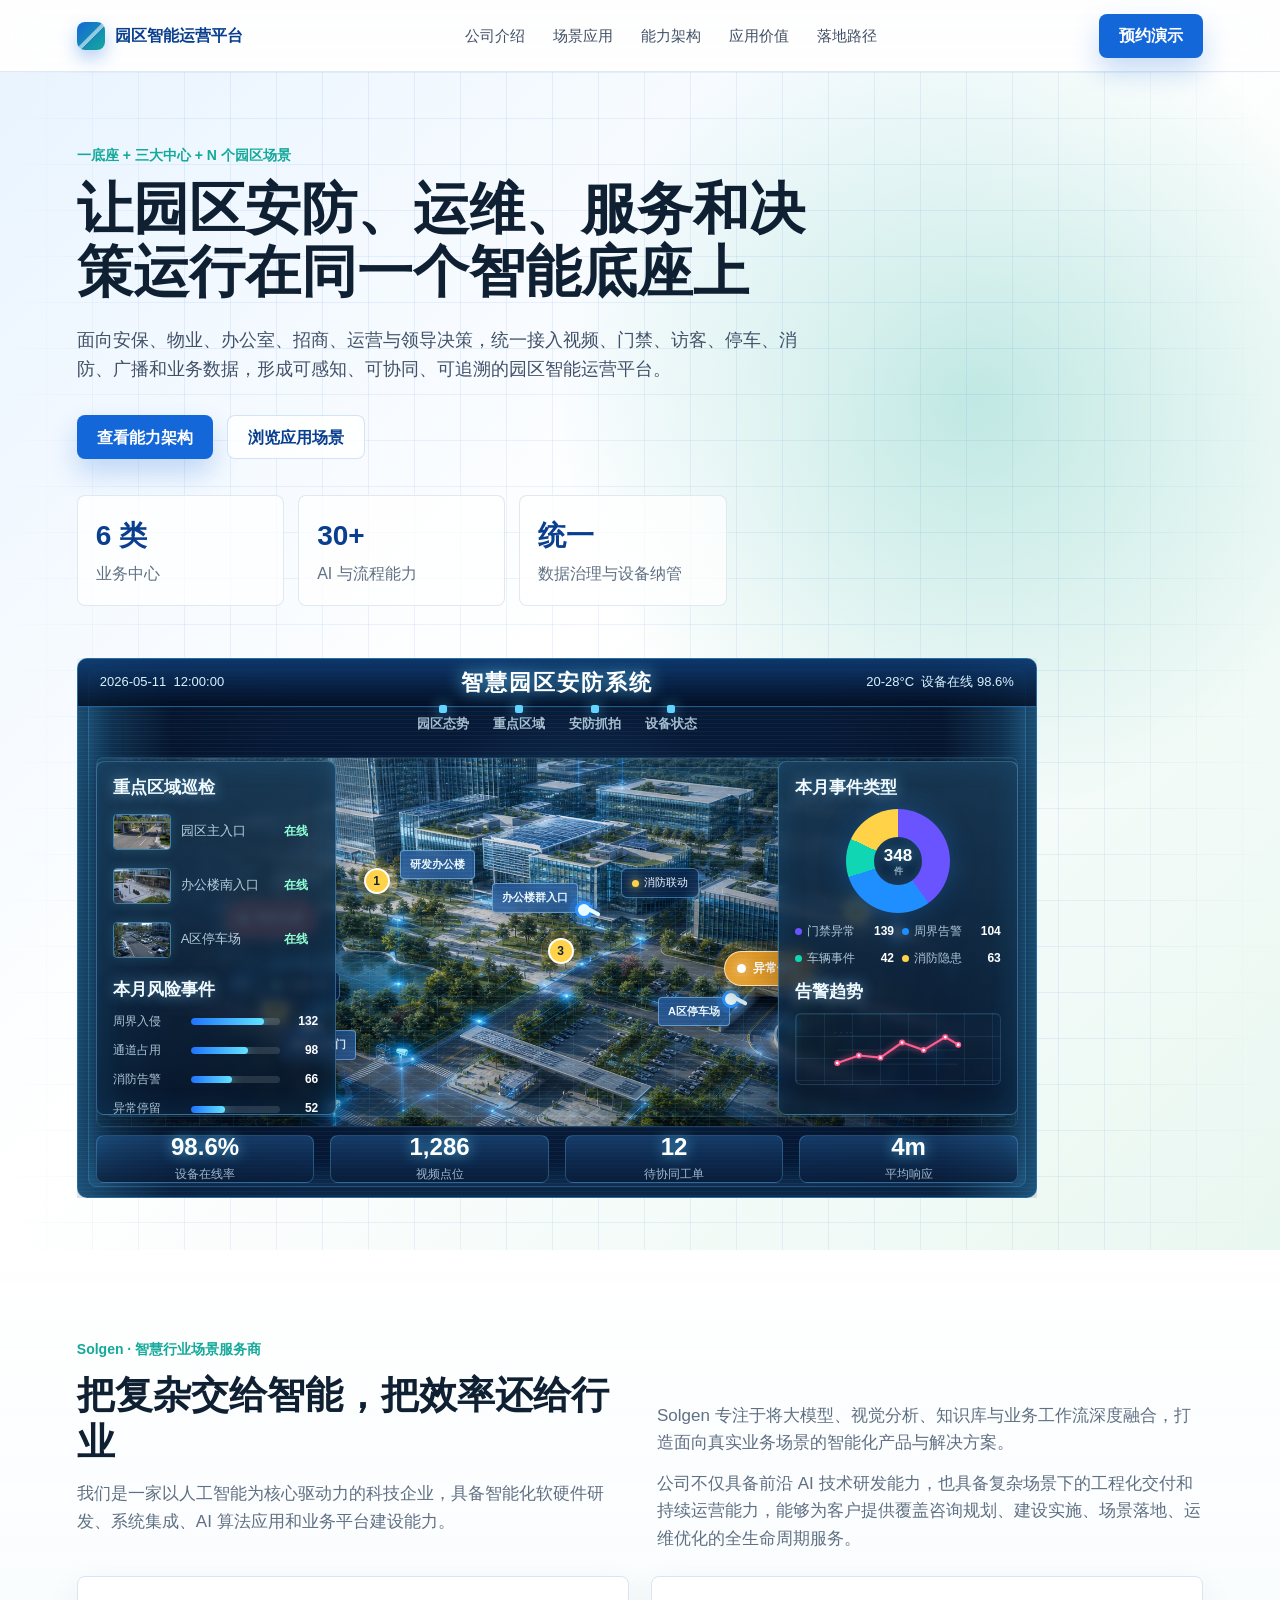
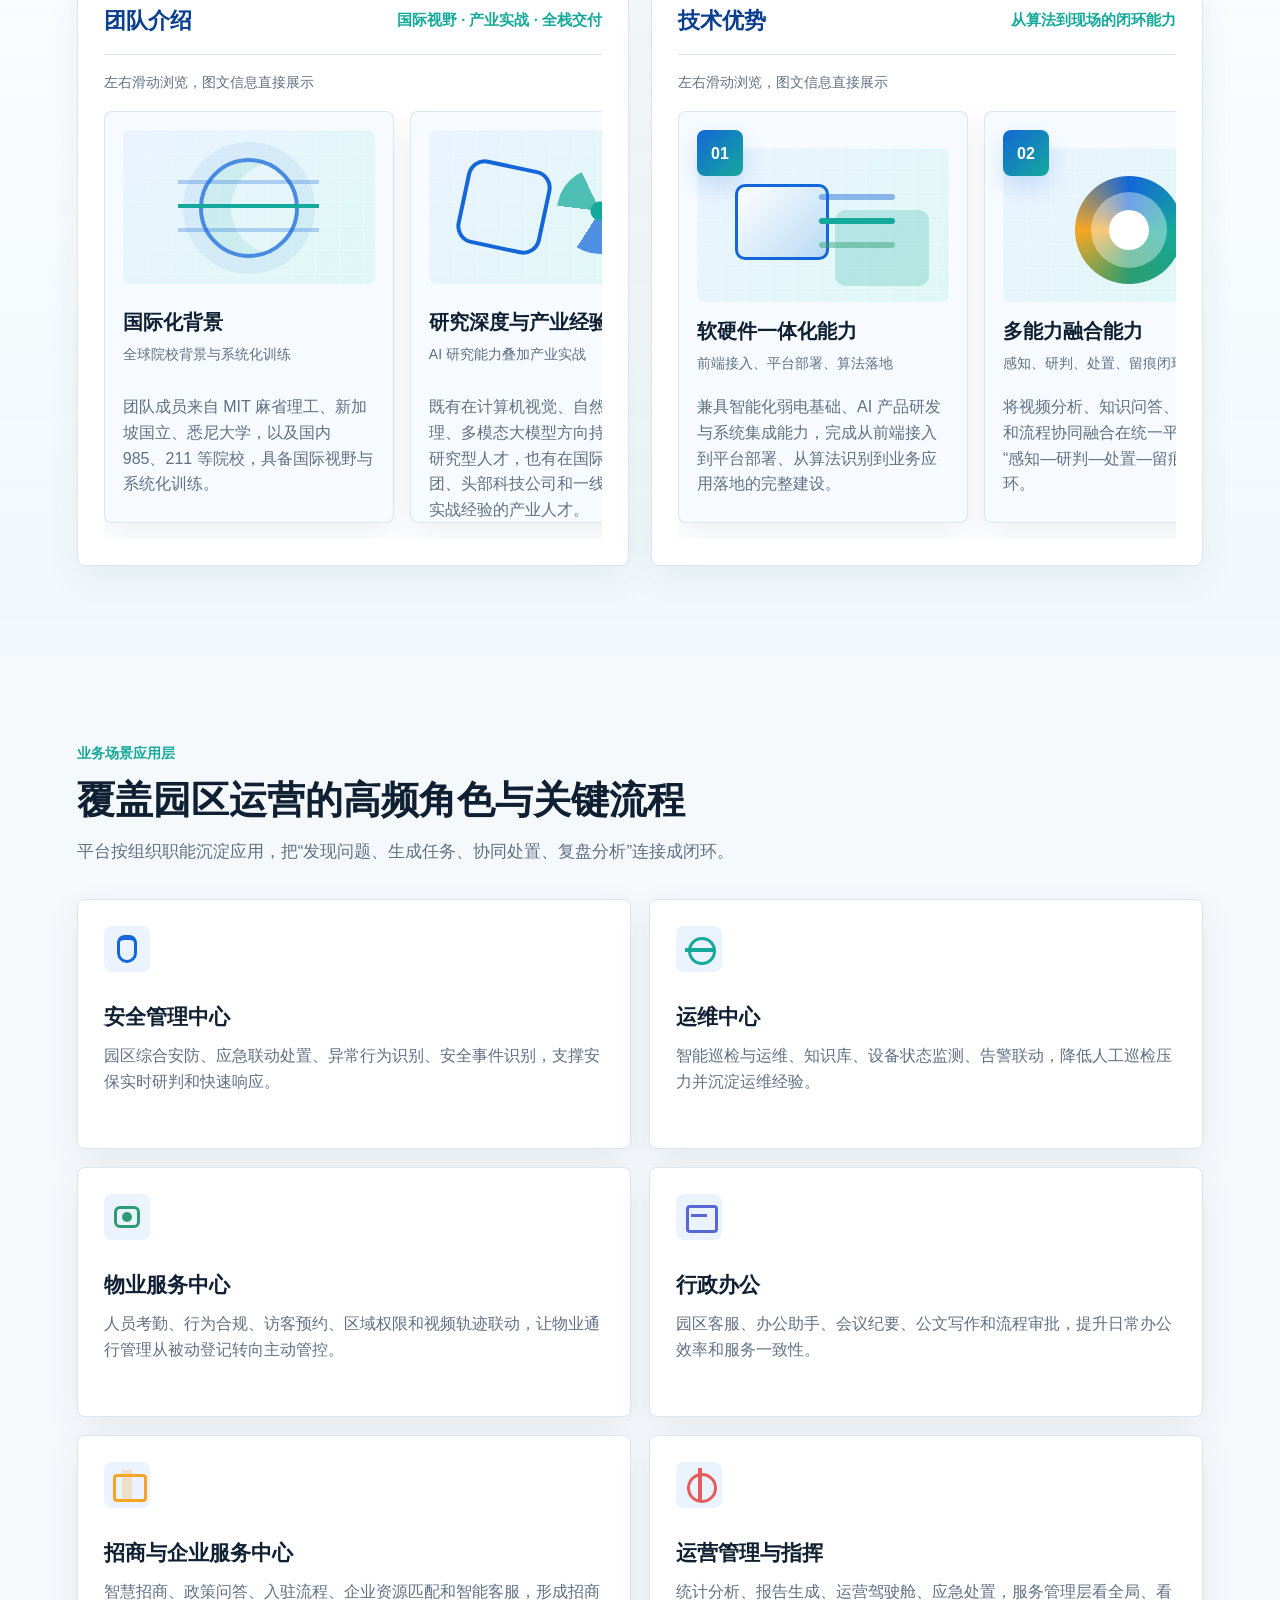
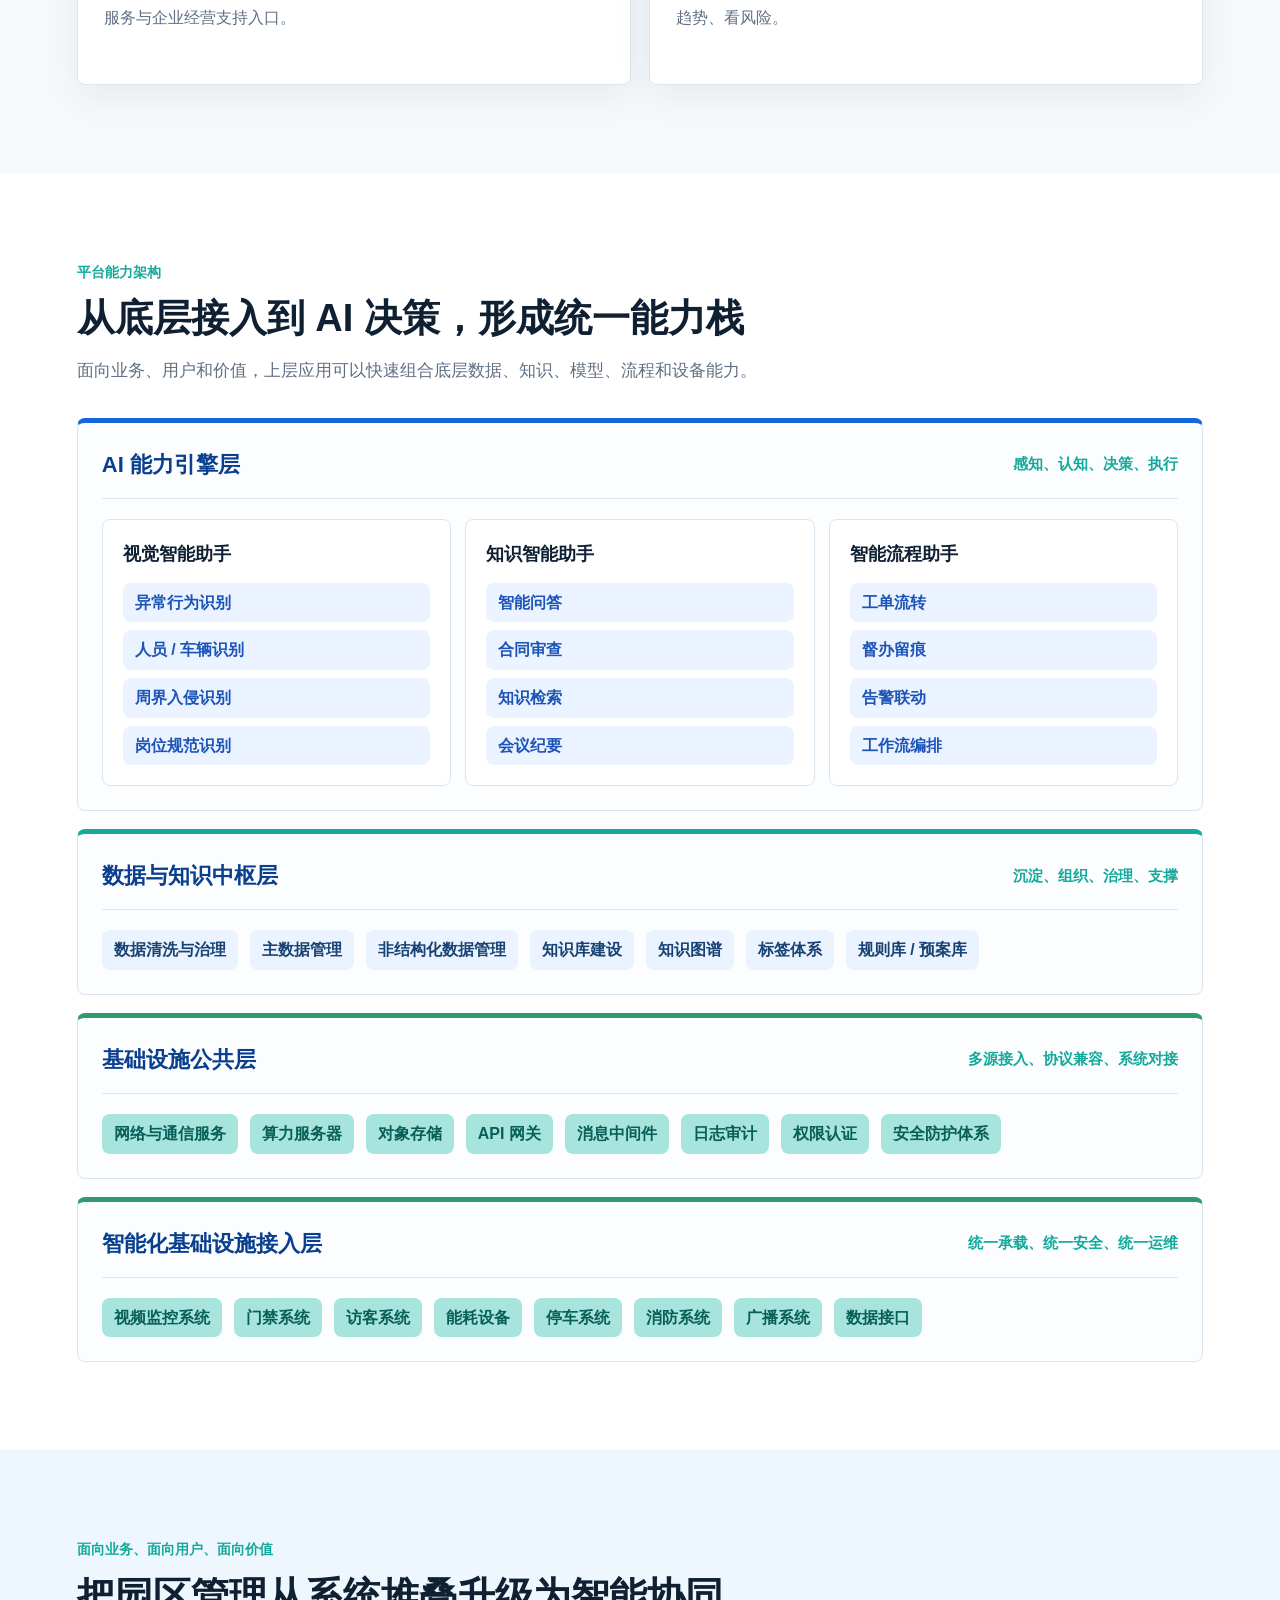
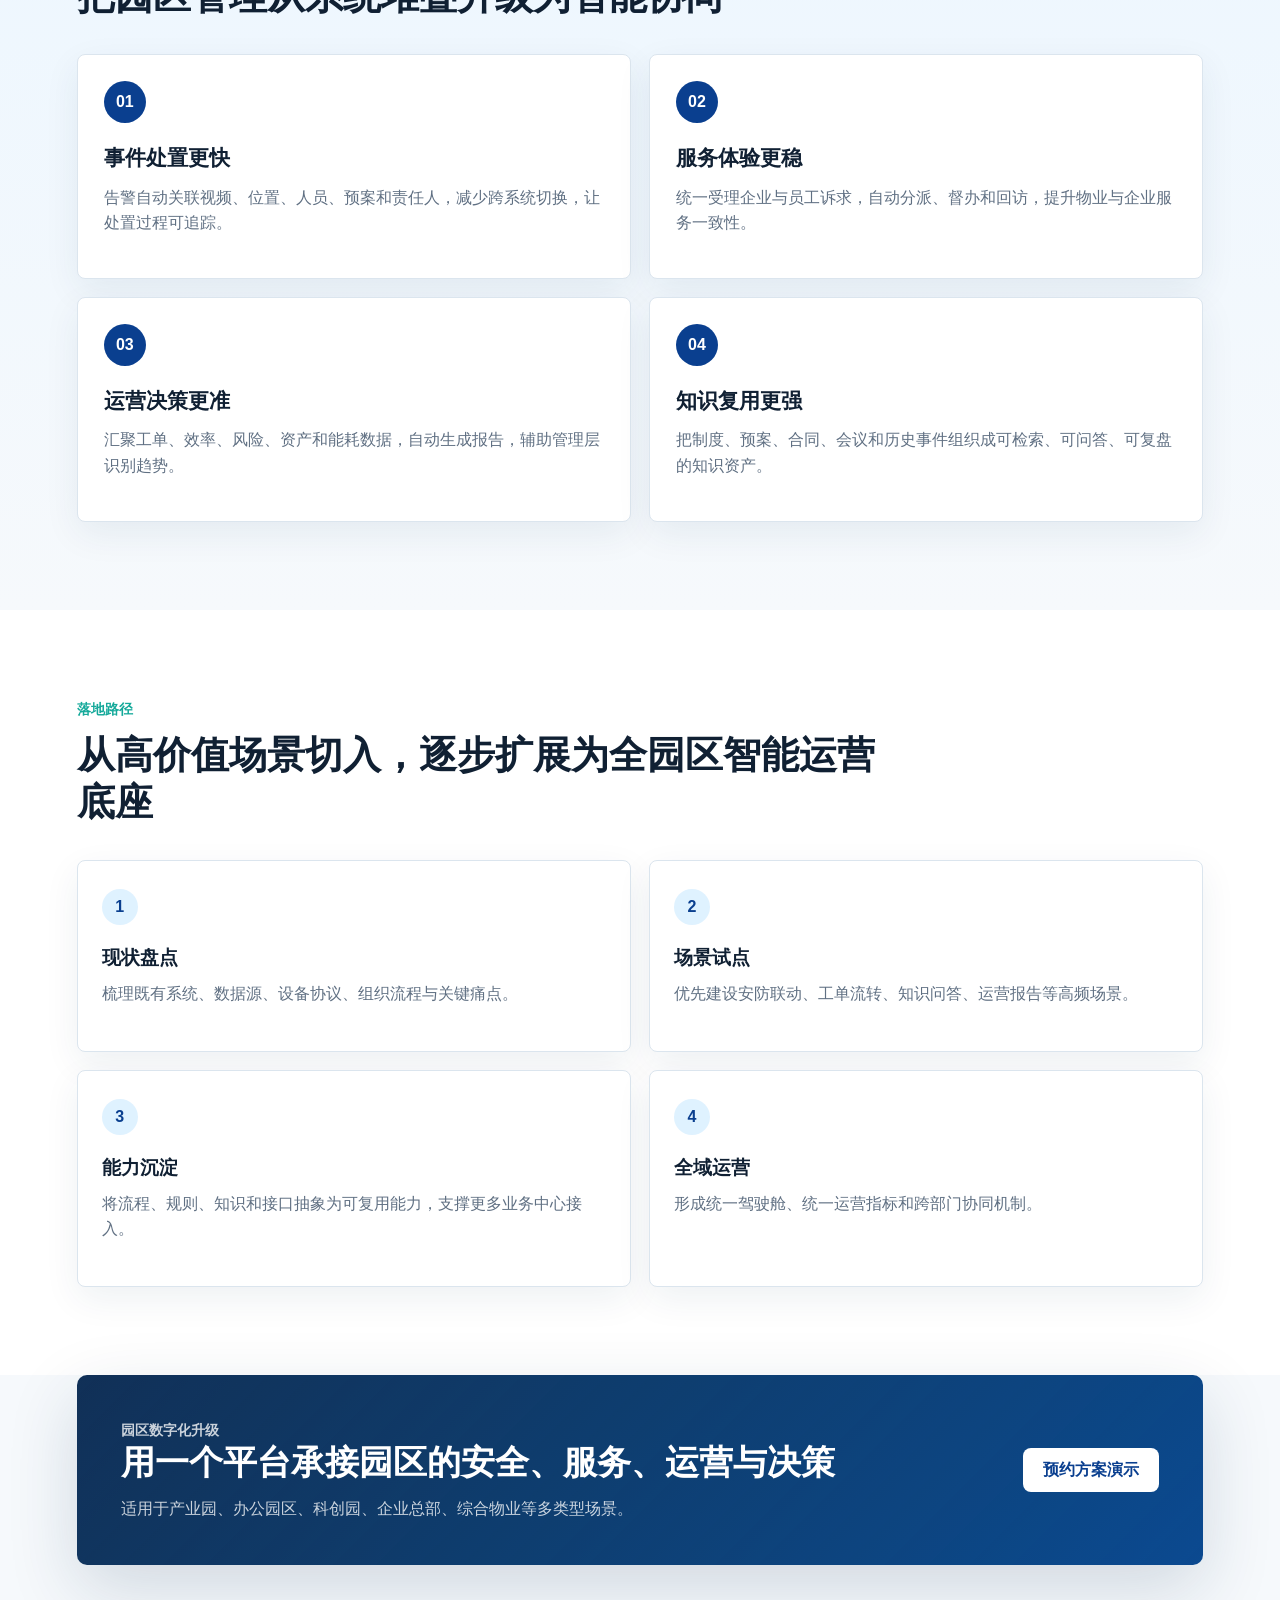
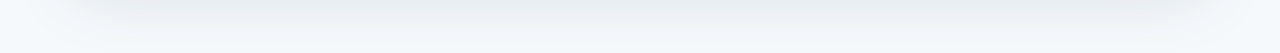
==== index.html @ 555cbbb6 "Initial commit" ====
<!doctype html>
<html lang="zh-CN">
  <head>
    <meta charset="UTF-8" />
    <meta name="viewport" content="width=device-width, initial-scale=1.0" />
    <title>园区智能运营平台</title>
    <link rel="stylesheet" href="./styles.css" />
  </head>
  <body>
    <header class="site-header" aria-label="主导航">
      <a class="brand" href="#top" aria-label="园区智能运营平台首页">
        <span class="brand-mark"></span>
        <span>园区智能运营平台</span>
      </a>
      <nav class="nav-links" aria-label="页面导航">
        <a href="#company">公司介绍</a>
        <a href="#scenes">场景应用</a>
        <a href="#architecture">能力架构</a>
        <a href="#value">应用价值</a>
        <a href="#implementation">落地路径</a>
      </nav>
      <a class="nav-action" href="#contact">预约演示</a>
    </header>

    <main id="top">
      <section class="hero">
        <div class="hero-copy">
          <p class="eyebrow">一底座 + 三大中心 + N 个园区场景</p>
          <h1>让园区安防、运维、服务和决策运行在同一个智能底座上</h1>
          <p class="hero-lede">
            面向安保、物业、办公室、招商、运营与领导决策，统一接入视频、门禁、访客、停车、消防、广播和业务数据，形成可感知、可协同、可追溯的园区智能运营平台。
          </p>
          <div class="hero-actions">
            <a class="primary-button" href="#architecture">查看能力架构</a>
            <a class="secondary-button" href="#scenes">浏览应用场景</a>
          </div>
          <div class="hero-metrics" aria-label="平台关键指标">
            <a class="metric-card" href="./business-centers.html" aria-label="查看 6 类业务中心详情">
              <strong>6 类</strong>
              <span>业务中心</span>
            </a>
            <a class="metric-card" href="./ai-capabilities.html" aria-label="查看 30+ AI 与流程能力详情">
              <strong>30+</strong>
              <span>AI 与流程能力</span>
            </a>
            <a class="metric-card" href="./data-governance.html" aria-label="查看统一数据治理与设备纳管详情">
              <strong>统一</strong>
              <span>数据治理与设备纳管</span>
            </a>
          </div>
        </div>
        <div class="hero-visual cockpit-wrap" aria-label="智慧园区安防驾驶舱展示">
          <div class="cockpit">
            <div class="cockpit-topbar">
              <span>2026-05-11&nbsp;&nbsp;12:00:00</span>
              <strong>智慧园区安防系统</strong>
              <span>20-28°C&nbsp;&nbsp;设备在线 98.6%</span>
            </div>
            <div class="cockpit-tabs">
              <span>园区态势</span>
              <span>重点区域</span>
              <span>安防抓拍</span>
              <span>设备状态</span>
            </div>

            <div class="cockpit-main">
              <aside class="hud-panel hud-left">
                <h3>重点区域巡检</h3>
                <div class="camera-list">
                  <div><img src="./assets/security/camera-main-gate.png" alt=""><span>园区主入口</span><b>在线</b></div>
                  <div><img src="./assets/security/camera-office-south.png" alt=""><span>办公楼南入口</span><b>在线</b></div>
                  <div><img src="./assets/security/camera-parking-a.png" alt=""><span>A区停车场</span><b>在线</b></div>
                </div>
                <h3>本月风险事件</h3>
                <div class="risk-bars">
                  <label><span>周界入侵</span><i style="--w: 82%"></i><b>132</b></label>
                  <label><span>通道占用</span><i style="--w: 64%"></i><b>98</b></label>
                  <label><span>消防告警</span><i style="--w: 46%"></i><b>66</b></label>
                  <label><span>异常停留</span><i style="--w: 38%"></i><b>52</b></label>
                </div>
              </aside>

              <div class="campus-stage" aria-hidden="true">
                <div class="aerial-map">
                  <img src="./assets/security/security-cockpit-campus.png" alt="" />
                  <span class="map-label l1">园区主大门</span>
                  <span class="map-label l2">办公楼群入口</span>
                  <span class="map-label l3">A区停车场</span>
                  <span class="map-label l4">研发办公楼</span>
                  <span class="map-camera cam-a"></span>
                  <span class="map-camera cam-b"></span>
                  <span class="map-camera cam-c"></span>
                  <span class="map-camera cam-d"></span>
                  <span class="map-pin pin-a">1</span>
                  <span class="map-pin pin-b">2</span>
                  <span class="map-pin pin-c">3</span>
                  <span class="map-pin pin-d">4</span>
                  <span class="map-status status-a">门禁正常</span>
                  <span class="map-status status-b">消防联动</span>
                  <span class="map-alert alert-a">周界告警</span>
                  <span class="map-alert alert-b">异常停留</span>
                </div>
              </div>

              <aside class="hud-panel hud-right">
                <h3>本月事件类型</h3>
                <div class="donut-chart"><span>348<small>件</small></span></div>
                <div class="legend">
                  <span><i class="c1"></i>门禁异常 <b>139</b></span>
                  <span><i class="c2"></i>周界告警 <b>104</b></span>
                  <span><i class="c3"></i>车辆事件 <b>42</b></span>
                  <span><i class="c4"></i>消防隐患 <b>63</b></span>
                </div>
                <h3>告警趋势</h3>
                <div class="trend-card">
                  <svg viewBox="0 0 240 100" role="img" aria-label="告警趋势折线图">
                    <line x1="8" y1="78" x2="232" y2="78" />
                    <line x1="8" y1="52" x2="232" y2="52" />
                    <line x1="8" y1="26" x2="232" y2="26" />
                    <polyline points="8,76 48,62 88,66 128,38 168,52 208,28 232,42" />
                    <g>
                      <circle cx="8" cy="76" r="4" />
                      <circle cx="48" cy="62" r="4" />
                      <circle cx="88" cy="66" r="4" />
                      <circle cx="128" cy="38" r="4" />
                      <circle cx="168" cy="52" r="4" />
                      <circle cx="208" cy="28" r="4" />
                      <circle cx="232" cy="42" r="4" />
                    </g>
                    <text x="8" y="96">一周</text>
                    <text x="88" y="96">三周</text>
                    <text x="168" y="96">五周</text>
                    <text x="214" y="96">本周</text>
                  </svg>
                </div>
              </aside>
            </div>

            <div class="cockpit-dock">
              <div><strong>98.6%</strong><span>设备在线率</span></div>
              <div><strong>1,286</strong><span>视频点位</span></div>
              <div><strong>12</strong><span>待协同工单</span></div>
              <div><strong>4m</strong><span>平均响应</span></div>
            </div>
          </div>
        </div>
      </section>

      <section id="company" class="section company-section">
        <div class="company-intro">
          <div class="section-heading">
            <p class="eyebrow">Solgen · 智慧行业场景服务商</p>
            <h2>把复杂交给智能，把效率还给行业</h2>
            <p>
              我们是一家以人工智能为核心驱动力的科技企业，具备智能化软硬件研发、系统集成、AI 算法应用和业务平台建设能力。
            </p>
          </div>
          <div class="company-copy">
            <p>
              Solgen 专注于将大模型、视觉分析、知识库与业务工作流深度融合，打造面向真实业务场景的智能化产品与解决方案。
            </p>
            <p>
              公司不仅具备前沿 AI 技术研发能力，也具备复杂场景下的工程化交付和持续运营能力，能够为客户提供覆盖咨询规划、建设实施、场景落地、运维优化的全生命周期服务。
            </p>
          </div>
        </div>

        <div class="company-columns">
          <article class="company-panel">
            <div class="panel-title">
              <span>团队介绍</span>
              <strong>国际视野 · 产业实战 · 全栈交付</strong>
            </div>
            <div class="browse-hint">左右滑动浏览，图文信息直接展示</div>
            <div class="drop-slider" data-slider="team" aria-label="团队介绍滑动浏览">
              <article class="drop-card">
                <div class="card-head">
                  <span class="story-visual team-global" aria-hidden="true"></span>
                  <span class="story-title">
                    <b>国际化背景</b>
                    <small>全球院校背景与系统化训练</small>
                  </span>
                </div>
                <p>团队成员来自 MIT 麻省理工、新加坡国立、悉尼大学，以及国内 985、211 等院校，具备国际视野与系统化训练。</p>
              </article>
              <article class="drop-card">
                <div class="card-head">
                  <span class="story-visual team-research" aria-hidden="true"></span>
                  <span class="story-title">
                    <b>研究深度与产业经验兼备</b>
                    <small>AI 研究能力叠加产业实战</small>
                  </span>
                </div>
                <p>既有在计算机视觉、自然语言处理、多模态大模型方向持续深耕的研究型人才，也有在国际品牌集团、头部科技公司和一线外企积累实战经验的产业人才。</p>
              </article>
              <article class="drop-card">
                <div class="card-head">
                  <span class="story-visual team-engineering" aria-hidden="true"></span>
                  <span class="story-title">
                    <b>全栈工程能力完整</b>
                    <small>从数据架构到智能体应用</small>
                  </span>
                </div>
                <p>覆盖底层数据与分布式架构、移动端与前端应用开发、Java 后端、大模型应用与智能体设计，支撑复杂系统稳定建设与持续迭代。</p>
              </article>
              <article class="drop-card">
                <div class="card-head">
                  <span class="story-visual team-delivery" aria-hidden="true"></span>
                  <span class="story-title">
                    <b>交付导向明确</b>
                    <small>把前沿技术转化为可落地方案</small>
                  </span>
                </div>
                <p>团队具备强产品意识与项目推进能力，能够将前沿技术快速转换为客户可感知、可部署、可复制的解决方案。</p>
              </article>
            </div>
          </article>

          <article class="company-panel">
            <div class="panel-title">
              <span>技术优势</span>
              <strong>从算法到现场的闭环能力</strong>
            </div>
            <div class="browse-hint">左右滑动浏览，图文信息直接展示</div>
            <div class="drop-slider" data-slider="advantage" aria-label="技术优势滑动浏览">
              <article class="drop-card">
                <div class="card-head">
                  <span class="story-index">01</span>
                  <span class="story-visual tech-hybrid" aria-hidden="true"></span>
                  <span class="story-title">
                    <b>软硬件一体化能力</b>
                    <small>前端接入、平台部署、算法落地</small>
                  </span>
                </div>
                <p>兼具智能化弱电基础、AI 产品研发与系统集成能力，完成从前端接入到平台部署、从算法识别到业务应用落地的完整建设。</p>
              </article>
              <article class="drop-card">
                <div class="card-head">
                  <span class="story-index">02</span>
                  <span class="story-visual tech-fusion" aria-hidden="true"></span>
                  <span class="story-title">
                    <b>多能力融合能力</b>
                    <small>感知、研判、处置、留痕闭环</small>
                  </span>
                </div>
                <p>将视频分析、知识问答、智能办公和流程协同融合在统一平台，形成“感知—研判—处置—留痕”的业务闭环。</p>
              </article>
              <article class="drop-card">
                <div class="card-head">
                  <span class="story-index">03</span>
                  <span class="story-visual tech-scene" aria-hidden="true"></span>
                  <span class="story-title">
                    <b>场景化算法能力</b>
                    <small>面向公安监管、园区安防与办公协同</small>
                  </span>
                </div>
                <p>算法研发以实战场景需求为导向，可针对公安监管、园区安防、办公协同等业务场景快速适配和持续迭代。</p>
              </article>
              <article class="drop-card">
                <div class="card-head">
                  <span class="story-index">04</span>
                  <span class="story-visual tech-platform" aria-hidden="true"></span>
                  <span class="story-title">
                    <b>平台化扩展能力</b>
                    <small>模块化架构承接持续扩展</small>
                  </span>
                </div>
                <p>平台采用模块化、平台化架构设计，可按客户需求扩展新的识别场景、知识应用和业务流程。</p>
              </article>
              <article class="drop-card">
                <div class="card-head">
                  <span class="story-index">05</span>
                  <span class="story-visual tech-delivery" aria-hidden="true"></span>
                  <span class="story-title">
                    <b>工程化交付能力</b>
                    <small>可落地、可部署、可交付、可运维</small>
                  </span>
                </div>
                <p>项目具备可落地、可部署、可交付、可运维的工程化能力，支撑复杂现场环境下的建设实施。</p>
              </article>
            </div>
          </article>
        </div>
      </section>

      <section id="scenes" class="section">
        <div class="section-heading">
          <p class="eyebrow">业务场景应用层</p>
          <h2>覆盖园区运营的高频角色与关键流程</h2>
          <p>平台按组织职能沉淀应用，把“发现问题、生成任务、协同处置、复盘分析”连接成闭环。</p>
        </div>
        <div class="scene-grid">
          <a class="scene-card scene-link" href="./safety.html" aria-label="进入安全管理中心二级页">
            <span class="scene-icon shield"></span>
            <h3>安全管理中心</h3>
            <p>园区综合安防、应急联动处置、异常行为识别、安全事件识别，支撑安保实时研判和快速响应。</p>
          </a>
          <a class="scene-card scene-link" href="./operations.html" aria-label="进入运维中心二级页">
            <span class="scene-icon patrol"></span>
            <h3>运维中心</h3>
            <p>智能巡检与运维、知识库、设备状态监测、告警联动，降低人工巡检压力并沉淀运维经验。</p>
          </a>
          <a class="scene-card scene-link" href="./property.html" aria-label="进入物业服务中心二级页">
            <span class="scene-icon service"></span>
            <h3>物业服务中心</h3>
            <p>人员考勤、行为合规、访客预约、区域权限和视频轨迹联动，让物业通行管理从被动登记转向主动管控。</p>
          </a>
          <a class="scene-card scene-link" href="./office.html" aria-label="进入行政办公二级页">
            <span class="scene-icon office"></span>
            <h3>行政办公</h3>
            <p>园区客服、办公助手、会议纪要、公文写作和流程审批，提升日常办公效率和服务一致性。</p>
          </a>
          <a class="scene-card scene-link" href="./investment.html" aria-label="进入招商与企业服务中心二级页">
            <span class="scene-icon enterprise"></span>
            <h3>招商与企业服务中心</h3>
            <p>智慧招商、政策问答、入驻流程、企业资源匹配和智能客服，形成招商服务与企业经营支持入口。</p>
          </a>
          <a class="scene-card scene-link" href="./command.html" aria-label="进入运营管理与指挥二级页">
            <span class="scene-icon command"></span>
            <h3>运营管理与指挥</h3>
            <p>统计分析、报告生成、运营驾驶舱、应急处置，服务管理层看全局、看趋势、看风险。</p>
          </a>
        </div>
      </section>

      <section id="architecture" class="section architecture">
        <div class="section-heading">
          <p class="eyebrow">平台能力架构</p>
          <h2>从底层接入到 AI 决策，形成统一能力栈</h2>
          <p>面向业务、用户和价值，上层应用可以快速组合底层数据、知识、模型、流程和设备能力。</p>
        </div>

        <div class="layer-stack">
          <article class="layer layer-ai">
            <div class="layer-title">
              <span>AI 能力引擎层</span>
              <strong>感知、认知、决策、执行</strong>
            </div>
            <div class="capability-columns">
              <div>
                <h3>视觉智能助手</h3>
                <ul>
                  <li>异常行为识别</li>
                  <li>人员 / 车辆识别</li>
                  <li>周界入侵识别</li>
                  <li>岗位规范识别</li>
                </ul>
              </div>
              <div>
                <h3>知识智能助手</h3>
                <ul>
                  <li>智能问答</li>
                  <li>合同审查</li>
                  <li>知识检索</li>
                  <li>会议纪要</li>
                </ul>
              </div>
              <div>
                <h3>智能流程助手</h3>
                <ul>
                  <li>工单流转</li>
                  <li>督办留痕</li>
                  <li>告警联动</li>
                  <li>工作流编排</li>
                </ul>
              </div>
            </div>
          </article>

          <article class="layer layer-data">
            <div class="layer-title">
              <span>数据与知识中枢层</span>
              <strong>沉淀、组织、治理、支撑</strong>
            </div>
            <div class="tag-row">
              <span>数据清洗与治理</span>
              <span>主数据管理</span>
              <span>非结构化数据管理</span>
              <span>知识库建设</span>
              <span>知识图谱</span>
              <span>标签体系</span>
              <span>规则库 / 预案库</span>
            </div>
          </article>

          <article class="layer layer-base">
            <div class="layer-title">
              <span>基础设施公共层</span>
              <strong>多源接入、协议兼容、系统对接</strong>
            </div>
            <div class="tag-row muted">
              <span>网络与通信服务</span>
              <span>算力服务器</span>
              <span>对象存储</span>
              <span>API 网关</span>
              <span>消息中间件</span>
              <span>日志审计</span>
              <span>权限认证</span>
              <span>安全防护体系</span>
            </div>
          </article>

          <article class="layer layer-access">
            <div class="layer-title">
              <span>智能化基础设施接入层</span>
              <strong>统一承载、统一安全、统一运维</strong>
            </div>
            <div class="device-strip" aria-label="接入系统">
              <span>视频监控系统</span>
              <span>门禁系统</span>
              <span>访客系统</span>
              <span>能耗设备</span>
              <span>停车系统</span>
              <span>消防系统</span>
              <span>广播系统</span>
              <span>数据接口</span>
            </div>
          </article>
        </div>
      </section>

      <section id="value" class="section value-section">
        <div class="section-heading">
          <p class="eyebrow">面向业务、面向用户、面向价值</p>
          <h2>把园区管理从系统堆叠升级为智能协同</h2>
        </div>
        <div class="value-grid">
          <article>
            <span>01</span>
            <h3>事件处置更快</h3>
            <p>告警自动关联视频、位置、人员、预案和责任人，减少跨系统切换，让处置过程可追踪。</p>
          </article>
          <article>
            <span>02</span>
            <h3>服务体验更稳</h3>
            <p>统一受理企业与员工诉求，自动分派、督办和回访，提升物业与企业服务一致性。</p>
          </article>
          <article>
            <span>03</span>
            <h3>运营决策更准</h3>
            <p>汇聚工单、效率、风险、资产和能耗数据，自动生成报告，辅助管理层识别趋势。</p>
          </article>
          <article>
            <span>04</span>
            <h3>知识复用更强</h3>
            <p>把制度、预案、合同、会议和历史事件组织成可检索、可问答、可复盘的知识资产。</p>
          </article>
        </div>
      </section>

      <section id="implementation" class="section implementation">
        <div class="section-heading">
          <p class="eyebrow">落地路径</p>
          <h2>从高价值场景切入，逐步扩展为全园区智能运营底座</h2>
        </div>
        <div class="timeline">
          <div>
            <span>1</span>
            <h3>现状盘点</h3>
            <p>梳理既有系统、数据源、设备协议、组织流程与关键痛点。</p>
          </div>
          <div>
            <span>2</span>
            <h3>场景试点</h3>
            <p>优先建设安防联动、工单流转、知识问答、运营报告等高频场景。</p>
          </div>
          <div>
            <span>3</span>
            <h3>能力沉淀</h3>
            <p>将流程、规则、知识和接口抽象为可复用能力，支撑更多业务中心接入。</p>
          </div>
          <div>
            <span>4</span>
            <h3>全域运营</h3>
            <p>形成统一驾驶舱、统一运营指标和跨部门协同机制。</p>
          </div>
        </div>
      </section>

      <section id="contact" class="cta-section">
        <div>
          <p class="eyebrow">园区数字化升级</p>
          <h2>用一个平台承接园区的安全、服务、运营与决策</h2>
          <p>适用于产业园、办公园区、科创园、企业总部、综合物业等多类型场景。</p>
        </div>
        <a class="primary-button light" href="mailto:demo@example.com">预约方案演示</a>
      </section>
    </main>

    <button class="back-top" type="button" aria-label="返回顶部">↑</button>
    <script src="./script.js"></script>
  </body>
</html>
---- styles.css ----
:root {
  --ink: #102033;
  --muted: #607083;
  --line: #dbe5ee;
  --blue: #1467d8;
  --blue-dark: #0a3f8f;
  --teal: #14a99a;
  --mint: #a7e4dd;
  --green: #2d9d6f;
  --amber: #f5a524;
  --red: #e65b5b;
  --bg: #f6f9fc;
  --white: #ffffff;
  --shadow: 0 24px 70px rgba(17, 48, 82, 0.16);
}

* {
  box-sizing: border-box;
}

html {
  scroll-behavior: smooth;
}

body {
  margin: 0;
  color: var(--ink);
  background: var(--bg);
  font-family: Inter, "PingFang SC", "Microsoft YaHei", Arial, sans-serif;
  line-height: 1.6;
}

a {
  color: inherit;
  text-decoration: none;
}

.site-header {
  position: sticky;
  top: 0;
  z-index: 10;
  display: flex;
  align-items: center;
  justify-content: space-between;
  gap: 24px;
  min-height: 72px;
  padding: 0 6vw;
  background: rgba(255, 255, 255, 0.86);
  border-bottom: 1px solid rgba(219, 229, 238, 0.84);
  backdrop-filter: blur(18px);
}

.brand {
  display: inline-flex;
  align-items: center;
  gap: 10px;
  min-width: max-content;
  font-weight: 800;
  color: var(--blue-dark);
}

.brand-mark {
  width: 28px;
  height: 28px;
  border-radius: 8px;
  background:
    linear-gradient(135deg, rgba(255, 255, 255, 0) 46%, rgba(255, 255, 255, 0.55) 47% 56%, rgba(255, 255, 255, 0) 57%),
    linear-gradient(135deg, var(--blue), var(--teal));
  box-shadow: 0 8px 18px rgba(20, 103, 216, 0.32);
}

.nav-links {
  display: flex;
  align-items: center;
  justify-content: center;
  gap: 28px;
  color: #415066;
  font-size: 15px;
}

.nav-links a {
  padding: 8px 0;
}

.nav-links a:hover,
.nav-links a:focus-visible {
  color: var(--blue);
}

.nav-action,
.primary-button,
.secondary-button {
  display: inline-flex;
  align-items: center;
  justify-content: center;
  min-height: 44px;
  padding: 0 20px;
  border-radius: 8px;
  font-weight: 700;
  white-space: nowrap;
}

.nav-action,
.primary-button {
  color: var(--white);
  background: var(--blue);
  box-shadow: 0 14px 28px rgba(20, 103, 216, 0.24);
}

.secondary-button {
  color: var(--blue-dark);
  background: rgba(255, 255, 255, 0.82);
  border: 1px solid rgba(20, 103, 216, 0.18);
}

.hero {
  position: relative;
  display: grid;
  grid-template-columns: minmax(360px, 0.86fr) minmax(0, 1.14fr);
  gap: 52px;
  align-items: center;
  min-height: calc(100vh - 72px);
  padding: 72px 6vw 52px;
  overflow: hidden;
  background:
    radial-gradient(circle at 76% 28%, rgba(20, 169, 154, 0.26), transparent 32%),
    linear-gradient(135deg, #e9f4ff 0%, #ffffff 46%, #e9f7f1 100%);
}

.hero::before {
  position: absolute;
  inset: 0;
  content: "";
  background-image:
    linear-gradient(rgba(20, 103, 216, 0.08) 1px, transparent 1px),
    linear-gradient(90deg, rgba(20, 103, 216, 0.08) 1px, transparent 1px);
  background-size: 46px 46px;
  mask-image: linear-gradient(90deg, transparent, #000 14%, #000 86%, transparent);
}

.hero-copy,
.hero-visual {
  position: relative;
  z-index: 1;
}

.eyebrow {
  margin: 0 0 12px;
  color: var(--teal);
  font-size: 14px;
  font-weight: 800;
}

h1,
h2,
h3,
p {
  margin-top: 0;
}

h1 {
  max-width: 760px;
  margin-bottom: 22px;
  font-size: 56px;
  line-height: 1.12;
}

.hero-lede {
  max-width: 720px;
  margin-bottom: 32px;
  color: #405168;
  font-size: 18px;
}

.hero-actions {
  display: flex;
  flex-wrap: wrap;
  gap: 14px;
  margin-bottom: 36px;
}

.hero-metrics {
  display: grid;
  grid-template-columns: repeat(3, minmax(0, 1fr));
  gap: 14px;
  max-width: 650px;
  margin: 0;
}

.hero-metrics > a,
.hero-metrics > div {
  padding: 18px;
  background: rgba(255, 255, 255, 0.74);
  border: 1px solid rgba(219, 229, 238, 0.86);
  border-radius: 8px;
  transition: border-color 0.2s ease, box-shadow 0.2s ease, transform 0.2s ease;
}

.hero-metrics > a:hover,
.hero-metrics > a:focus-visible {
  border-color: rgba(20, 103, 216, 0.44);
  box-shadow: 0 16px 34px rgba(20, 103, 216, 0.16);
  transform: translateY(-3px);
  outline: none;
}

.hero-metrics strong {
  display: block;
  color: var(--blue-dark);
  font-size: 28px;
  font-weight: 850;
}

.hero-metrics span {
  display: block;
  margin-top: 2px;
  color: var(--muted);
}

.hero-visual {
  min-height: 564px;
}

.cockpit-wrap {
  display: flex;
  align-items: center;
  overflow-x: auto;
  overflow-y: hidden;
  padding: 6px 0 12px;
  scrollbar-color: rgba(20, 103, 216, 0.42) transparent;
}

.cockpit {
  position: relative;
  flex: 0 0 max(960px, 100%);
  width: max(960px, 100%);
  aspect-ratio: 16 / 9;
  overflow: hidden;
  color: #d9f2ff;
  background:
    linear-gradient(90deg, rgba(5, 18, 42, 0.9), rgba(7, 31, 68, 0.5) 24%, rgba(7, 31, 68, 0.5) 76%, rgba(5, 18, 42, 0.92)),
    radial-gradient(circle at 52% 38%, rgba(79, 191, 255, 0.32), transparent 28%),
    linear-gradient(180deg, #061225 0%, #0a1f3c 56%, #061225 100%);
  border: 1px solid rgba(68, 183, 255, 0.55);
  border-radius: 10px;
  box-shadow: 0 24px 70px rgba(7, 31, 68, 0.28), inset 0 0 46px rgba(54, 170, 255, 0.24);
}

.cockpit::before,
.cockpit::after {
  position: absolute;
  z-index: 2;
  content: "";
  pointer-events: none;
}

.cockpit::before {
  inset: 0;
  background:
    linear-gradient(90deg, rgba(74, 198, 255, 0.26), transparent 10% 90%, rgba(74, 198, 255, 0.26)),
    linear-gradient(rgba(255, 255, 255, 0.04) 1px, transparent 1px);
  background-size: auto, 100% 4px;
}

.cockpit::after {
  inset: 10px;
  border: 1px solid rgba(83, 193, 255, 0.28);
  border-radius: 8px;
  box-shadow: inset 0 0 28px rgba(83, 193, 255, 0.16);
}

.cockpit-topbar {
  position: relative;
  z-index: 3;
  display: grid;
  grid-template-columns: 1fr auto 1fr;
  align-items: center;
  height: 48px;
  padding: 0 22px;
  background: linear-gradient(180deg, rgba(14, 58, 113, 0.86), rgba(3, 14, 34, 0.82));
  border-bottom: 1px solid rgba(83, 193, 255, 0.28);
  font-size: 13px;
}

.cockpit-topbar strong {
  color: #ffffff;
  font-size: 22px;
  letter-spacing: 2px;
  text-shadow: 0 0 18px rgba(96, 205, 255, 0.9);
}

.cockpit-topbar span:last-child {
  justify-self: end;
}

.cockpit-tabs {
  position: relative;
  z-index: 3;
  display: flex;
  justify-content: center;
  gap: 24px;
  height: 36px;
  color: rgba(217, 242, 255, 0.76);
  font-size: 13px;
  font-weight: 700;
}

.cockpit-tabs span {
  position: relative;
  padding-top: 7px;
}

.cockpit-tabs span::before {
  position: absolute;
  left: 50%;
  top: -2px;
  width: 8px;
  height: 8px;
  content: "";
  background: #61d4ff;
  border-radius: 2px;
  box-shadow: 0 0 14px rgba(97, 212, 255, 0.8);
  transform: translateX(-50%);
}

.cockpit-main {
  position: relative;
  height: calc(100% - 154px);
  min-height: 314px;
  padding: 14px 18px 0;
}

.hud-panel {
  position: absolute;
  top: 18px;
  bottom: 12px;
  z-index: 3;
  width: clamp(210px, 25%, 246px);
  padding: 16px;
  overflow: hidden;
  background: linear-gradient(180deg, rgba(24, 55, 82, 0.9), rgba(7, 22, 45, 0.76));
  border: 1px solid rgba(112, 201, 255, 0.38);
  border-radius: 8px;
  box-shadow: 0 16px 34px rgba(2, 10, 24, 0.28), inset 0 0 28px rgba(33, 144, 213, 0.16);
  backdrop-filter: blur(5px);
}

.hud-left {
  left: 18px;
}

.hud-right {
  right: 18px;
}

.hud-panel h3 {
  margin-bottom: 12px;
  color: #f1fbff;
  font-size: 17px;
  line-height: 1.15;
  text-shadow: 0 0 14px rgba(133, 211, 255, 0.56);
}

.camera-list {
  display: grid;
  gap: 9px;
  margin-bottom: 18px;
}

.camera-list div {
  display: grid;
  grid-template-columns: 58px 1fr auto;
  align-items: center;
  gap: 10px;
  min-height: 45px;
  color: rgba(217, 242, 255, 0.82);
  font-size: 13px;
}

.camera-list img {
  position: relative;
  width: 58px;
  height: 36px;
  overflow: hidden;
  object-fit: cover;
  display: block;
  border: 1px solid rgba(110, 210, 255, 0.5);
  border-radius: 4px;
  box-shadow: inset 0 0 16px rgba(149, 229, 255, 0.22), 0 0 12px rgba(97, 212, 255, 0.18);
}

.camera-list b {
  min-width: 34px;
  color: #8fffd4;
  font-size: 12px;
  font-weight: 700;
}

.risk-bars {
  display: grid;
  gap: 10px;
}

.risk-bars label {
  display: grid;
  grid-template-columns: 70px 1fr 30px;
  align-items: center;
  gap: 8px;
  color: rgba(217, 242, 255, 0.78);
  font-size: 12px;
}

.risk-bars i {
  position: relative;
  height: 7px;
  overflow: hidden;
  background: rgba(255, 255, 255, 0.12);
  border-radius: 99px;
}

.risk-bars i::before {
  position: absolute;
  inset: 0 auto 0 0;
  width: var(--w);
  content: "";
  background: linear-gradient(90deg, #1e74ff, #62e4ff);
  border-radius: inherit;
  box-shadow: 0 0 12px rgba(98, 228, 255, 0.64);
}

.risk-bars b {
  color: #ffffff;
  font-size: 12px;
  text-align: right;
}

.campus-stage {
  position: absolute;
  inset: 14px 18px 0;
  z-index: 1;
  overflow: hidden;
  border-radius: 8px;
  background:
    radial-gradient(circle at 50% 20%, rgba(97, 212, 255, 0.22), transparent 24%),
    linear-gradient(180deg, rgba(8, 30, 54, 0.88), rgba(7, 22, 45, 0.94));
  border: 1px solid rgba(112, 201, 255, 0.2);
}

.aerial-map {
  position: absolute;
  inset: 0;
  overflow: hidden;
  background: #0a203d;
}

.aerial-map::before {
  position: absolute;
  inset: 0;
  z-index: 1;
  content: "";
  background:
    linear-gradient(rgba(97, 212, 255, 0.1) 1px, transparent 1px),
    linear-gradient(90deg, rgba(97, 212, 255, 0.08) 1px, transparent 1px),
    linear-gradient(90deg, rgba(5, 18, 42, 0.78), transparent 20% 80%, rgba(5, 18, 42, 0.72)),
    radial-gradient(circle at 50% 42%, transparent 0 40%, rgba(5, 18, 42, 0.36) 78%);
  background-size: 34px 34px, 34px 34px, auto, auto;
  pointer-events: none;
}

.aerial-map::after {
  position: absolute;
  inset: 9px;
  z-index: 1;
  content: "";
  border: 1px solid rgba(112, 201, 255, 0.22);
  border-radius: 6px;
  box-shadow: inset 0 0 28px rgba(97, 212, 255, 0.16);
  pointer-events: none;
}

.aerial-map img {
  position: absolute;
  inset: 0;
  width: 100%;
  height: 100%;
  object-fit: cover;
}

.map-road {
  position: absolute;
  background: linear-gradient(90deg, rgba(241, 246, 241, 0.9), rgba(195, 211, 208, 0.84));
  box-shadow: 0 0 0 3px rgba(58, 84, 82, 0.09), inset 0 0 18px rgba(255, 255, 255, 0.46);
}

.road-a {
  left: -8%;
  top: 52%;
  width: 118%;
  height: 18px;
  transform: rotate(-12deg);
}

.road-b {
  left: 58%;
  top: -12%;
  width: 18px;
  height: 120%;
  transform: rotate(22deg);
}

.road-c {
  left: 8%;
  top: 22%;
  width: 78%;
  height: 14px;
  transform: rotate(18deg);
}

.map-green {
  position: absolute;
  border-radius: 50%;
  background: rgba(27, 92, 54, 0.5);
  filter: blur(1px);
}

.green-a {
  left: -8%;
  bottom: 6%;
  width: 42%;
  height: 34%;
}

.green-b {
  right: -8%;
  bottom: 2%;
  width: 38%;
  height: 38%;
}

.map-water {
  position: absolute;
  right: 5%;
  top: 8%;
  width: 24%;
  height: 16%;
  background: linear-gradient(135deg, rgba(128, 206, 230, 0.72), rgba(45, 107, 134, 0.5));
  border: 2px solid rgba(221, 246, 255, 0.36);
  border-radius: 48% 52% 46% 54%;
  box-shadow: inset 0 0 22px rgba(232, 252, 255, 0.32), 0 12px 28px rgba(11, 52, 71, 0.18);
}

.parking-zone {
  position: absolute;
  left: 66%;
  top: 56%;
  display: grid;
  grid-template-columns: repeat(3, 20px);
  gap: 5px;
  padding: 8px;
  background: rgba(91, 112, 126, 0.52);
  border: 2px solid rgba(231, 239, 235, 0.48);
  transform: rotate(-10deg) skewY(-4deg);
  box-shadow: 14px 18px 22px rgba(0, 0, 0, 0.18);
}

.parking-zone span {
  width: 20px;
  height: 32px;
  background: linear-gradient(180deg, #eff7f6, #8fb0bd);
  border-radius: 2px;
  box-shadow: inset 0 0 0 2px rgba(50, 79, 96, 0.16);
}

.gate-house {
  position: absolute;
  left: 16%;
  top: 38%;
  width: 64px;
  height: 28px;
  background: linear-gradient(160deg, #f1f7f8, #7fa2b5);
  border: 1px solid rgba(255, 255, 255, 0.65);
  transform: rotate(-10deg) skewY(-4deg);
  box-shadow: 13px 15px 18px rgba(0, 0, 0, 0.2);
}

.gate-house::before,
.gate-house::after {
  position: absolute;
  top: 22px;
  width: 46px;
  height: 6px;
  content: "";
  background: #e9f1f0;
  transform-origin: left center;
}

.gate-house::before {
  left: -42px;
  transform: rotate(12deg);
}

.gate-house::after {
  right: -42px;
  transform: rotate(-12deg);
}

.map-building {
  position: absolute;
  width: 62px;
  height: 92px;
  background:
    linear-gradient(90deg, rgba(255, 255, 255, 0.5) 1px, transparent 1px),
    linear-gradient(rgba(255, 255, 255, 0.32) 1px, transparent 1px),
    linear-gradient(160deg, #d8e7ec, #6f91a5 44%, #375d78);
  background-size: 13px 13px, 13px 13px, auto;
  border: 1px solid rgba(255, 255, 255, 0.58);
  box-shadow: 18px 24px 34px rgba(0, 0, 0, 0.25);
  transform: rotate(-11deg) skewY(-4deg);
}

.map-building::before,
.map-building::after {
  position: absolute;
  content: "";
}

.map-building::before {
  left: -1px;
  top: -13px;
  width: 100%;
  height: 14px;
  background: linear-gradient(135deg, #f4fbff, #94b7c8);
  border: 1px solid rgba(255, 255, 255, 0.62);
  transform: skewX(-34deg);
  transform-origin: bottom left;
}

.map-building::after {
  right: -13px;
  top: -7px;
  width: 14px;
  height: 100%;
  background: linear-gradient(180deg, #7091a6, #28485f);
  border-right: 1px solid rgba(255, 255, 255, 0.28);
  transform: skewY(-42deg);
  transform-origin: top left;
}

.mb1 {
  left: 34%;
  top: 31%;
}

.mb2 {
  left: 47%;
  top: 27%;
  height: 122px;
}

.mb3 {
  left: 59%;
  top: 41%;
  height: 96px;
}

.mb4 {
  left: 27%;
  top: 55%;
  height: 78px;
}

.mb5 {
  left: 42%;
  top: 60%;
  height: 70px;
}

.mb6 {
  left: 68%;
  top: 27%;
  height: 74px;
}

.tower-a {
  left: 52%;
  top: 54%;
  width: 48px;
  height: 112px;
  background:
    linear-gradient(90deg, rgba(255, 255, 255, 0.48) 1px, transparent 1px),
    linear-gradient(rgba(255, 255, 255, 0.32) 1px, transparent 1px),
    linear-gradient(160deg, #d3e6ee, #537d98 48%, #24465f);
  background-size: 12px 12px, 12px 12px, auto;
}

.tower-b {
  left: 37%;
  top: 48%;
  width: 44px;
  height: 104px;
  background:
    linear-gradient(90deg, rgba(255, 255, 255, 0.45) 1px, transparent 1px),
    linear-gradient(rgba(255, 255, 255, 0.3) 1px, transparent 1px),
    linear-gradient(160deg, #cfe3eb, #6e8fa5 46%, #31556e);
  background-size: 12px 12px, 12px 12px, auto;
}

.map-label {
  position: absolute;
  z-index: 3;
  padding: 5px 9px;
  color: #eaf9ff;
  background: rgba(36, 89, 156, 0.78);
  border: 1px solid rgba(145, 212, 255, 0.55);
  border-radius: 4px;
  font-size: 11px;
  font-weight: 800;
  box-shadow: 0 10px 18px rgba(5, 16, 35, 0.22);
  backdrop-filter: blur(6px);
}

.l1 {
  left: 20%;
  bottom: 18%;
}

.l2 {
  left: 43%;
  top: 34%;
}

.l3 {
  left: 61%;
  bottom: 27%;
}

.l4 {
  left: 33%;
  top: 25%;
}

.map-camera {
  position: absolute;
  z-index: 3;
  width: 18px;
  height: 18px;
  background: #e8fbff;
  border: 3px solid #2e93ff;
  border-radius: 50%;
  box-shadow: 0 0 0 6px rgba(46, 147, 255, 0.2), 0 0 16px rgba(46, 147, 255, 0.76);
}

.map-camera::after {
  position: absolute;
  left: 5px;
  top: 5px;
  width: 18px;
  height: 4px;
  content: "";
  background: #e8fbff;
  border-radius: 99px;
  transform: rotate(28deg);
}

.cam-a {
  left: 22%;
  bottom: 25%;
}

.cam-b {
  left: 52%;
  top: 39%;
}

.cam-c {
  left: 68%;
  bottom: 32%;
}

.cam-d {
  right: 12%;
  top: 45%;
}

.map-pin {
  position: absolute;
  z-index: 3;
  display: inline-flex;
  align-items: center;
  justify-content: center;
  width: 26px;
  height: 26px;
  color: #112033;
  background: #ffd247;
  border: 2px solid #ffffff;
  border-radius: 50%;
  box-shadow: 0 0 0 8px rgba(255, 210, 71, 0.18), 0 8px 18px rgba(0, 0, 0, 0.24);
  font-size: 12px;
  font-weight: 850;
}

.pin-a {
  left: 29%;
  top: 30%;
}

.pin-b {
  left: 18%;
  bottom: 28%;
}

.pin-c {
  left: 49%;
  top: 49%;
}

.pin-d {
  right: 16%;
  top: 38%;
}

.map-status {
  position: absolute;
  z-index: 4;
  display: inline-flex;
  align-items: center;
  gap: 5px;
  padding: 5px 10px;
  color: #f2fbff;
  background: rgba(7, 31, 68, 0.72);
  border: 1px solid rgba(112, 201, 255, 0.48);
  border-radius: 6px;
  font-size: 11px;
  box-shadow: 0 10px 18px rgba(5, 16, 35, 0.22);
  backdrop-filter: blur(6px);
}

.map-status::before {
  width: 7px;
  height: 7px;
  content: "";
  background: #75ffc8;
  border-radius: 50%;
  box-shadow: 0 0 10px rgba(117, 255, 200, 0.86);
}

.status-a {
  left: 18%;
  bottom: 34%;
}

.status-b {
  left: 57%;
  top: 30%;
}

.status-b::before {
  background: #ffd247;
  box-shadow: 0 0 10px rgba(255, 210, 71, 0.86);
}

.map-alert {
  position: absolute;
  z-index: 4;
  display: inline-flex;
  align-items: center;
  gap: 7px;
  padding: 7px 12px;
  color: #ffffff;
  background: rgba(230, 91, 91, 0.88);
  border: 1px solid rgba(255, 255, 255, 0.72);
  border-radius: 999px;
  box-shadow: 0 0 0 10px rgba(230, 91, 91, 0.15), 0 12px 24px rgba(0, 0, 0, 0.28);
  font-size: 12px;
  font-weight: 850;
  backdrop-filter: blur(8px);
}

.map-alert::before {
  width: 9px;
  height: 9px;
  content: "";
  background: #ffffff;
  border-radius: 50%;
  box-shadow: 0 0 14px rgba(255, 255, 255, 0.9);
}

.alert-a {
  left: 14%;
  top: 39%;
}

.alert-b {
  right: 22%;
  bottom: 38%;
  background: rgba(245, 165, 36, 0.9);
  box-shadow: 0 0 0 10px rgba(245, 165, 36, 0.15), 0 12px 24px rgba(0, 0, 0, 0.28);
}

.donut-chart {
  position: relative;
  width: 104px;
  height: 104px;
  margin: 0 auto 9px;
  border-radius: 50%;
  background: conic-gradient(#6954ff 0 40%, #1f8fff 40% 70%, #10d6b4 70% 82%, #ffd247 82% 100%);
  box-shadow: 0 0 28px rgba(31, 143, 255, 0.28);
}

.donut-chart::after {
  position: absolute;
  left: 28px;
  top: 28px;
  width: 48px;
  height: 48px;
  content: "";
  background: #0b1e3a;
  border-radius: 50%;
  box-shadow: inset 0 0 18px rgba(97, 212, 255, 0.26);
}

.donut-chart span {
  position: absolute;
  left: 50%;
  top: 50%;
  z-index: 2;
  display: flex;
  flex-direction: column;
  align-items: center;
  color: #ffffff;
  font-size: 17px;
  font-weight: 850;
  line-height: 1;
  text-shadow: 0 0 12px rgba(97, 212, 255, 0.82);
  transform: translate(-50%, -50%);
}

.donut-chart small {
  margin-top: 3px;
  color: rgba(217, 242, 255, 0.66);
  font-size: 9px;
  font-weight: 700;
}

.legend {
  display: grid;
  grid-template-columns: repeat(2, 1fr);
  gap: 7px 8px;
  margin-bottom: 14px;
  color: rgba(217, 242, 255, 0.78);
  font-size: 12px;
}

.legend span {
  display: inline-flex;
  align-items: center;
  gap: 5px;
}

.legend b {
  margin-left: auto;
  color: #ffffff;
  font-weight: 800;
}

.legend i {
  width: 7px;
  height: 7px;
  border-radius: 50%;
}

.c1 {
  background: #6954ff;
}

.c2 {
  background: #1f8fff;
}

.c3 {
  background: #10d6b4;
}

.c4 {
  background: #ffd247;
}

.trend-card {
  height: 72px;
  padding: 8px;
  background:
    linear-gradient(rgba(83, 193, 255, 0.11) 1px, transparent 1px),
    linear-gradient(90deg, rgba(83, 193, 255, 0.11) 1px, transparent 1px);
  background-size: 28px 22px;
  border: 1px solid rgba(112, 201, 255, 0.18);
  border-radius: 6px;
}

.trend-card svg {
  width: 100%;
  height: 100%;
  overflow: visible;
}

.trend-card polyline {
  fill: none;
  stroke: #ff5d91;
  stroke-width: 4;
  filter: drop-shadow(0 0 6px rgba(255, 93, 145, 0.8));
}

.trend-card line {
  stroke: rgba(142, 215, 255, 0.18);
  stroke-width: 1;
}

.trend-card circle {
  fill: #ffffff;
  stroke: #ff5d91;
  stroke-width: 3;
}

.trend-card text {
  fill: rgba(217, 242, 255, 0.62);
  font-size: 10px;
}

.cockpit-dock {
  position: relative;
  z-index: 3;
  display: grid;
  grid-template-columns: repeat(4, minmax(0, 1fr));
  gap: 16px;
  height: 70px;
  padding: 8px 18px 14px;
}

.cockpit-dock div {
  min-height: 48px;
  display: flex;
  flex-direction: column;
  align-items: center;
  justify-content: center;
  background: linear-gradient(180deg, rgba(35, 91, 151, 0.52), rgba(8, 25, 53, 0.72));
  border: 1px solid rgba(112, 201, 255, 0.28);
  border-radius: 8px;
}

.cockpit-dock strong {
  color: #ffffff;
  font-size: 24px;
  line-height: 1.15;
  text-shadow: 0 0 14px rgba(97, 212, 255, 0.82);
}

.cockpit-dock span {
  margin-top: 4px;
  color: rgba(217, 242, 255, 0.72);
  font-size: 12px;
}

.section {
  padding: 88px 6vw;
  scroll-margin-top: 84px;
}

.section-heading {
  max-width: 820px;
  margin-bottom: 34px;
}

.section-heading h2 {
  margin-bottom: 14px;
  font-size: 38px;
  line-height: 1.24;
}

.section-heading p:last-child {
  color: var(--muted);
  font-size: 17px;
}

.company-section {
  background:
    linear-gradient(180deg, rgba(255, 255, 255, 0.96), rgba(239, 248, 252, 0.9)),
    var(--white);
}

.company-intro {
  display: grid;
  grid-template-columns: minmax(320px, 0.9fr) minmax(0, 1.1fr);
  gap: 34px;
  align-items: end;
  margin-bottom: 24px;
}

.company-intro .section-heading {
  margin-bottom: 0;
}

.company-copy {
  display: grid;
  gap: 14px;
  color: var(--muted);
  font-size: 17px;
}

.company-copy p {
  margin: 0;
}

.company-columns {
  display: grid;
  grid-template-columns: repeat(2, minmax(0, 1fr));
  gap: 22px;
  align-items: stretch;
}

.company-panel {
  display: flex;
  flex-direction: column;
  padding: 26px;
  background: var(--white);
  border: 1px solid var(--line);
  border-radius: 8px;
  box-shadow: 0 12px 36px rgba(20, 56, 92, 0.07);
}

.browse-hint {
  margin: -8px 0 16px;
  color: var(--muted);
  font-size: 14px;
}

.drop-slider {
  display: grid;
  grid-auto-columns: minmax(290px, 82%);
  grid-auto-flow: column;
  gap: 16px;
  flex: 1;
  min-height: 430px;
  overflow-x: auto;
  overflow-y: hidden;
  padding: 2px 2px 14px;
  scroll-snap-type: x mandatory;
  scrollbar-color: rgba(20, 103, 216, 0.42) transparent;
}

.drop-card {
  display: flex;
  flex-direction: column;
  height: 412px;
  min-height: 412px;
  overflow: hidden;
  background: #f7fbff;
  border: 1px solid rgba(219, 229, 238, 0.96);
  border-radius: 8px;
  scroll-snap-align: start;
  box-shadow: 0 12px 28px rgba(20, 56, 92, 0.07);
}

.drop-card .card-head {
  position: relative;
  display: grid;
  grid-template-columns: 1fr;
  gap: 14px;
  min-height: 282px;
  padding: 18px;
}

.drop-card p {
  height: 128px;
  overflow: auto;
  margin: auto 0 0;
  padding: 0 18px 20px;
  color: var(--muted);
  scrollbar-color: rgba(20, 103, 216, 0.28) transparent;
}

.story-title {
  display: block;
}

.story-title b,
.story-title small {
  display: block;
}

.story-title b {
  color: var(--ink);
  font-size: 20px;
  line-height: 1.28;
}

.story-title small {
  margin-top: 8px;
  color: var(--muted);
  font-size: 14px;
  line-height: 1.45;
}

.story-index {
  position: absolute;
  left: 18px;
  top: 18px;
  z-index: 2;
  display: inline-flex;
  align-items: center;
  justify-content: center;
  width: 46px;
  height: 46px;
  color: #ffffff;
  background: linear-gradient(135deg, var(--blue), var(--teal));
  border-radius: 8px;
  font-weight: 850;
  box-shadow: 0 10px 22px rgba(20, 103, 216, 0.18);
}

.story-index + .story-visual {
  margin-top: 18px;
}

.story-visual {
  position: relative;
  display: block;
  height: 154px;
  overflow: hidden;
  background:
    linear-gradient(rgba(255, 255, 255, 0.22) 1px, transparent 1px),
    linear-gradient(90deg, rgba(255, 255, 255, 0.2) 1px, transparent 1px),
    linear-gradient(135deg, #eaf3ff, #dff8f4);
  background-size: 24px 24px, 24px 24px, auto;
  border-radius: 8px;
}

.story-visual::before,
.story-visual::after {
  position: absolute;
  content: "";
}

.team-global::before {
  left: 50%;
  top: 28px;
  width: 92px;
  height: 92px;
  border: 4px solid rgba(20, 103, 216, 0.74);
  border-radius: 50%;
  box-shadow: inset 28px 0 0 rgba(20, 169, 154, 0.12), 0 0 0 16px rgba(20, 103, 216, 0.08);
  transform: translateX(-50%);
}

.team-global::after {
  left: 22%;
  top: 74px;
  width: 56%;
  height: 4px;
  background: var(--teal);
  box-shadow: 0 -24px 0 rgba(20, 103, 216, 0.28), 0 24px 0 rgba(20, 103, 216, 0.28);
}

.team-research::before {
  left: 32px;
  top: 34px;
  width: 78px;
  height: 78px;
  border: 4px solid var(--blue);
  border-radius: 18px;
  transform: rotate(12deg);
}

.team-research::after {
  right: 38px;
  top: 38px;
  width: 86px;
  height: 86px;
  background:
    radial-gradient(circle at 50% 50%, var(--teal) 0 9px, transparent 10px),
    conic-gradient(from 90deg, transparent 0 20%, rgba(20, 103, 216, 0.72) 20% 34%, transparent 34% 52%, rgba(20, 169, 154, 0.72) 52% 68%, transparent 68%);
  border-radius: 50%;
}

.team-engineering::before {
  left: 30px;
  right: 30px;
  top: 44px;
  height: 66px;
  background:
    linear-gradient(90deg, var(--blue) 0 18%, transparent 18% 26%, var(--teal) 26% 48%, transparent 48% 56%, var(--green) 56% 78%, transparent 78% 86%, var(--amber) 86%);
  border-radius: 8px;
  box-shadow: 0 20px 0 rgba(20, 103, 216, 0.14);
}

.team-engineering::after {
  left: 22%;
  top: 28px;
  width: 56%;
  height: 102px;
  border: 3px dashed rgba(10, 63, 143, 0.38);
  border-radius: 18px;
}

.team-delivery::before {
  left: 34px;
  top: 38px;
  width: 84px;
  height: 76px;
  background: linear-gradient(135deg, var(--blue), var(--teal));
  border-radius: 12px;
  box-shadow: 94px 22px 0 rgba(20, 103, 216, 0.18);
}

.team-delivery::after {
  right: 42px;
  top: 44px;
  width: 66px;
  height: 66px;
  border: 8px solid var(--amber);
  border-left-color: transparent;
  border-bottom-color: transparent;
  border-radius: 50%;
  transform: rotate(45deg);
}

.tech-hybrid::before {
  left: 38px;
  top: 36px;
  width: 88px;
  height: 70px;
  background: linear-gradient(135deg, #ffffff, #b8daf4);
  border: 3px solid var(--blue);
  border-radius: 10px;
  box-shadow: 100px 26px 0 rgba(20, 169, 154, 0.22);
}

.tech-hybrid::after {
  left: 122px;
  top: 70px;
  width: 76px;
  height: 6px;
  background: var(--teal);
  border-radius: 99px;
  box-shadow: 0 -24px 0 rgba(20, 103, 216, 0.45), 0 24px 0 rgba(45, 157, 111, 0.45);
}

.tech-fusion::before {
  left: 50%;
  top: 28px;
  width: 108px;
  height: 108px;
  background: conic-gradient(var(--blue), var(--teal), var(--green), var(--amber), var(--blue));
  border-radius: 50%;
  transform: translateX(-50%);
}

.tech-fusion::after {
  left: 50%;
  top: 62px;
  width: 40px;
  height: 40px;
  background: #ffffff;
  border-radius: 50%;
  box-shadow: 0 0 0 18px rgba(255, 255, 255, 0.38);
  transform: translateX(-50%);
}

.tech-scene::before {
  left: 26px;
  top: 34px;
  width: 78%;
  height: 82px;
  background:
    linear-gradient(90deg, transparent 0 46%, rgba(230, 91, 91, 0.8) 47% 51%, transparent 52%),
    linear-gradient(0deg, transparent 0 46%, rgba(20, 103, 216, 0.54) 47% 51%, transparent 52%),
    linear-gradient(135deg, #cfe6f5, #f7fbff);
  border: 3px solid rgba(20, 103, 216, 0.42);
  border-radius: 10px;
}

.tech-scene::after {
  right: 46px;
  top: 54px;
  width: 48px;
  height: 48px;
  border: 5px solid var(--red);
  border-radius: 50%;
  box-shadow: 0 0 0 10px rgba(230, 91, 91, 0.12);
}

.tech-platform::before {
  left: 42px;
  top: 28px;
  width: 64px;
  height: 64px;
  background: var(--blue);
  border-radius: 10px;
  box-shadow: 78px 0 0 var(--teal), 156px 0 0 var(--green), 78px 58px 0 rgba(20, 103, 216, 0.24);
}

.tech-platform::after {
  left: 72px;
  top: 72px;
  width: 156px;
  height: 48px;
  border: 4px solid rgba(10, 63, 143, 0.36);
  border-top: 0;
  border-radius: 0 0 18px 18px;
}

.tech-delivery::before {
  left: 34px;
  top: 42px;
  width: 84px;
  height: 66px;
  background: linear-gradient(135deg, var(--teal), var(--blue));
  border-radius: 12px;
  box-shadow: 28px -18px 0 rgba(20, 103, 216, 0.22), 110px 12px 0 rgba(45, 157, 111, 0.2);
}

.tech-delivery::after {
  right: 46px;
  top: 42px;
  width: 58px;
  height: 92px;
  background:
    linear-gradient(#ffffff 0 0) 16px 26px / 26px 5px no-repeat,
    linear-gradient(#ffffff 0 0) 16px 44px / 26px 5px no-repeat,
    linear-gradient(135deg, var(--amber), #f7c66a);
  border-radius: 10px;
}

.scene-grid {
  display: grid;
  grid-template-columns: repeat(3, minmax(0, 1fr));
  gap: 18px;
}

.scene-card,
.value-grid article,
.timeline div {
  background: var(--white);
  border: 1px solid var(--line);
  border-radius: 8px;
  box-shadow: 0 12px 36px rgba(20, 56, 92, 0.07);
}

.scene-card {
  display: block;
  min-height: 250px;
  padding: 26px;
  transition: transform 0.18s ease, box-shadow 0.18s ease;
}

.scene-card:hover,
.scene-card:focus-visible {
  transform: translateY(-4px);
  box-shadow: 0 22px 54px rgba(20, 56, 92, 0.12);
}

.scene-link:focus-visible {
  outline: 3px solid rgba(20, 103, 216, 0.32);
  outline-offset: 3px;
}

.scene-card h3 {
  margin-bottom: 10px;
  font-size: 21px;
}

.scene-card p,
.value-grid p,
.timeline p,
.cta-section p {
  color: var(--muted);
}

.scene-icon {
  display: inline-block;
  width: 46px;
  height: 46px;
  margin-bottom: 20px;
  border-radius: 8px;
  background: #eaf3ff;
  position: relative;
}

.scene-icon::before,
.scene-icon::after {
  position: absolute;
  content: "";
}

.shield::before {
  inset: 9px 13px;
  border: 3px solid var(--blue);
  border-top-width: 5px;
  border-radius: 14px 14px 18px 18px;
}

.patrol::before {
  left: 9px;
  top: 22px;
  width: 28px;
  height: 4px;
  background: var(--teal);
}

.patrol::after {
  left: 12px;
  top: 11px;
  width: 22px;
  height: 22px;
  border: 3px solid var(--teal);
  border-radius: 50%;
}

.service::before {
  inset: 12px 10px;
  border: 3px solid var(--green);
  border-radius: 6px;
}

.service::after {
  left: 18px;
  top: 18px;
  width: 10px;
  height: 10px;
  background: var(--green);
  border-radius: 50%;
}

.office::before {
  left: 10px;
  top: 11px;
  width: 26px;
  height: 22px;
  border: 3px solid #5867d8;
  border-radius: 4px;
}

.office::after {
  left: 15px;
  top: 20px;
  width: 16px;
  height: 3px;
  background: #5867d8;
}

.enterprise::before {
  left: 9px;
  top: 12px;
  width: 28px;
  height: 22px;
  border: 3px solid var(--amber);
  border-radius: 4px;
}

.enterprise::after {
  left: 18px;
  top: 8px;
  width: 10px;
  height: 30px;
  background: rgba(245, 165, 36, 0.25);
}

.command::before {
  left: 11px;
  top: 11px;
  width: 24px;
  height: 24px;
  border: 3px solid var(--red);
  border-radius: 50%;
}

.command::after {
  left: 22px;
  top: 6px;
  width: 4px;
  height: 34px;
  background: var(--red);
}

.architecture {
  background: #ffffff;
}

.layer-stack {
  display: grid;
  gap: 18px;
}

.layer {
  padding: 24px;
  border: 1px solid var(--line);
  border-radius: 8px;
  background: #fbfdff;
}

.layer-title {
  display: flex;
  align-items: center;
  justify-content: space-between;
  gap: 18px;
  margin-bottom: 20px;
  padding-bottom: 16px;
  border-bottom: 1px solid var(--line);
}

.layer-title span {
  color: var(--blue-dark);
  font-size: 22px;
  font-weight: 850;
}

.layer-title strong {
  color: var(--teal);
  font-size: 15px;
}

.capability-columns {
  display: grid;
  grid-template-columns: repeat(3, minmax(0, 1fr));
  gap: 14px;
}

.capability-columns div {
  padding: 20px;
  background: #ffffff;
  border: 1px solid var(--line);
  border-radius: 8px;
}

.capability-columns h3 {
  margin-bottom: 14px;
  font-size: 18px;
}

.capability-columns ul {
  display: grid;
  gap: 8px;
  margin: 0;
  padding: 0;
  list-style: none;
}

.capability-columns li,
.tag-row span,
.device-strip span {
  min-height: 38px;
  display: inline-flex;
  align-items: center;
  justify-content: center;
  padding: 7px 12px;
  border-radius: 8px;
  font-weight: 700;
  text-align: center;
}

.capability-columns li {
  justify-content: flex-start;
  color: #1d54b8;
  background: #eaf3ff;
}

.tag-row,
.device-strip {
  display: flex;
  flex-wrap: wrap;
  gap: 12px;
}

.tag-row span {
  color: #174271;
  background: #eaf3ff;
}

.tag-row.muted span,
.device-strip span {
  color: #075f57;
  background: var(--mint);
}

.layer-ai {
  border-top: 5px solid var(--blue);
}

.layer-data {
  border-top: 5px solid var(--teal);
}

.layer-base,
.layer-access {
  border-top: 5px solid var(--green);
}

.value-section {
  background:
    linear-gradient(180deg, rgba(235, 246, 255, 0.86), rgba(246, 249, 252, 0.94)),
    var(--bg);
}

.value-grid {
  display: grid;
  grid-template-columns: repeat(4, minmax(0, 1fr));
  gap: 18px;
}

.value-grid article {
  padding: 26px;
}

.value-grid span {
  display: inline-flex;
  align-items: center;
  justify-content: center;
  width: 42px;
  height: 42px;
  margin-bottom: 18px;
  color: var(--white);
  background: var(--blue-dark);
  border-radius: 50%;
  font-weight: 800;
}

.value-grid h3 {
  margin-bottom: 10px;
  font-size: 21px;
}

.implementation {
  background: #ffffff;
}

.timeline {
  display: grid;
  grid-template-columns: repeat(4, minmax(0, 1fr));
  gap: 18px;
}

.timeline div {
  position: relative;
  padding: 28px 24px;
}

.timeline span {
  display: inline-flex;
  align-items: center;
  justify-content: center;
  width: 36px;
  height: 36px;
  margin-bottom: 18px;
  color: var(--blue-dark);
  background: #dff2ff;
  border-radius: 50%;
  font-weight: 850;
}

.timeline h3 {
  margin-bottom: 8px;
}

.cta-section {
  display: flex;
  align-items: center;
  justify-content: space-between;
  gap: 32px;
  margin: 0 6vw 88px;
  padding: 44px;
  color: #ffffff;
  background:
    linear-gradient(135deg, rgba(16, 32, 51, 0.78), rgba(10, 63, 143, 0.9)),
    linear-gradient(135deg, var(--blue), var(--teal));
  border-radius: 10px;
  box-shadow: var(--shadow);
  scroll-margin-top: 84px;
}

.cta-section h2 {
  margin-bottom: 12px;
  font-size: 34px;
  line-height: 1.25;
}

.cta-section p {
  margin-bottom: 0;
  color: rgba(255, 255, 255, 0.78);
}

.primary-button.light {
  color: var(--blue-dark);
  background: #ffffff;
  box-shadow: none;
}

.back-top {
  position: fixed;
  right: 22px;
  bottom: 22px;
  width: 44px;
  height: 44px;
  color: #ffffff;
  background: var(--blue-dark);
  border: 0;
  border-radius: 50%;
  box-shadow: 0 14px 28px rgba(16, 32, 51, 0.22);
  cursor: pointer;
  opacity: 0;
  pointer-events: none;
  transition: opacity 0.2s ease, transform 0.2s ease;
}

.back-top.visible {
  opacity: 1;
  pointer-events: auto;
}

.back-top:hover {
  transform: translateY(-3px);
}

.module-hero {
  display: grid;
  grid-template-columns: minmax(360px, 0.82fr) minmax(0, 1.18fr);
  gap: 44px;
  align-items: center;
  min-height: calc(100vh - 72px);
  padding: 72px 6vw 64px;
  scroll-margin-top: 84px;
}

.safety-hero {
  background:
    linear-gradient(120deg, rgba(232, 244, 255, 0.95), rgba(255, 255, 255, 0.9) 48%, rgba(229, 247, 242, 0.9)),
    var(--bg);
}

.operations-hero {
  background:
    linear-gradient(120deg, rgba(235, 247, 255, 0.96), rgba(255, 255, 255, 0.92) 48%, rgba(231, 248, 245, 0.9)),
    var(--bg);
}

.detail-hero {
  display: grid;
  grid-template-columns: minmax(360px, 0.84fr) minmax(0, 1.16fr);
  gap: 44px;
  align-items: center;
  min-height: auto;
  padding: 72px 6vw 76px;
  background:
    radial-gradient(circle at 78% 24%, rgba(20, 169, 154, 0.2), transparent 30%),
    linear-gradient(120deg, rgba(232, 244, 255, 0.96), rgba(255, 255, 255, 0.92) 50%, rgba(231, 248, 245, 0.9)),
    var(--bg);
  scroll-margin-top: 84px;
}

.ai-detail-hero {
  background:
    radial-gradient(circle at 76% 28%, rgba(20, 103, 216, 0.2), transparent 30%),
    linear-gradient(120deg, rgba(235, 247, 255, 0.96), rgba(255, 255, 255, 0.92) 48%, rgba(237, 247, 255, 0.9)),
    var(--bg);
}

.data-detail-hero {
  background:
    radial-gradient(circle at 76% 28%, rgba(45, 157, 111, 0.2), transparent 30%),
    linear-gradient(120deg, rgba(235, 247, 255, 0.96), rgba(255, 255, 255, 0.92) 48%, rgba(232, 248, 239, 0.9)),
    var(--bg);
}

.detail-board {
  min-height: 460px;
  padding: 24px;
  background: rgba(255, 255, 255, 0.78);
  border: 1px solid rgba(219, 229, 238, 0.92);
  border-radius: 10px;
  box-shadow: var(--shadow);
}

.detail-board-header {
  display: flex;
  align-items: center;
  justify-content: space-between;
  gap: 18px;
  padding-bottom: 18px;
  border-bottom: 1px solid var(--line);
}

.detail-board-header span {
  color: var(--blue-dark);
  font-size: 22px;
  font-weight: 850;
}

.detail-board-header strong {
  color: var(--teal);
  font-size: 15px;
}

.center-orbit,
.ai-radar,
.data-pipeline {
  position: relative;
  min-height: 360px;
  margin-top: 20px;
  overflow: hidden;
  border-radius: 8px;
  background:
    linear-gradient(rgba(20, 103, 216, 0.07) 1px, transparent 1px),
    linear-gradient(90deg, rgba(20, 103, 216, 0.07) 1px, transparent 1px),
    linear-gradient(135deg, rgba(234, 243, 255, 0.86), rgba(232, 248, 245, 0.88));
  background-size: 42px 42px, 42px 42px, auto;
}

.center-orbit strong,
.ai-radar strong,
.data-pipeline strong {
  position: absolute;
  left: 50%;
  top: 50%;
  display: inline-flex;
  align-items: center;
  justify-content: center;
  width: 170px;
  height: 170px;
  color: #ffffff;
  background: linear-gradient(135deg, var(--blue), var(--teal));
  border-radius: 50%;
  box-shadow: 0 22px 46px rgba(20, 103, 216, 0.28);
  font-size: 24px;
  text-align: center;
  transform: translate(-50%, -50%);
}

.center-orbit span,
.ai-radar span,
.data-pipeline span {
  position: absolute;
  display: inline-flex;
  align-items: center;
  justify-content: center;
  min-width: 96px;
  min-height: 46px;
  padding: 8px 14px;
  color: var(--blue-dark);
  background: rgba(255, 255, 255, 0.88);
  border: 1px solid rgba(20, 103, 216, 0.16);
  border-radius: 8px;
  font-weight: 800;
  box-shadow: 0 12px 26px rgba(17, 48, 82, 0.1);
}

.center-orbit span:nth-of-type(1) { left: 11%; top: 16%; }
.center-orbit span:nth-of-type(2) { right: 15%; top: 14%; }
.center-orbit span:nth-of-type(3) { left: 7%; top: 48%; }
.center-orbit span:nth-of-type(4) { right: 8%; top: 48%; }
.center-orbit span:nth-of-type(5) { left: 20%; bottom: 12%; }
.center-orbit span:nth-of-type(6) { right: 22%; bottom: 12%; }

.ai-radar strong {
  font-size: 44px;
}

.ai-radar span:nth-of-type(1) { left: 10%; top: 18%; }
.ai-radar span:nth-of-type(2) { right: 11%; top: 20%; }
.ai-radar span:nth-of-type(3) { left: 8%; bottom: 18%; }
.ai-radar span:nth-of-type(4) { right: 9%; bottom: 18%; }
.ai-radar span:nth-of-type(5) { left: 50%; bottom: 8%; transform: translateX(-50%); }

.data-pipeline {
  display: grid;
  grid-template-columns: repeat(5, minmax(0, 1fr));
  align-items: center;
  gap: 16px;
  padding: 28px;
}

.data-pipeline strong,
.data-pipeline span {
  position: static;
  transform: none;
}

.data-pipeline strong {
  width: auto;
  height: 138px;
  border-radius: 10px;
}

.detail-section.soft {
  background: #ffffff;
}

.collaboration-visual {
  margin: 0 0 22px;
  overflow: hidden;
  background: #eaf3ff;
  border: 1px solid rgba(20, 103, 216, 0.16);
  border-radius: 10px;
  box-shadow: 0 18px 44px rgba(17, 48, 82, 0.12);
}

.collaboration-visual img {
  display: block;
  width: 100%;
  height: clamp(320px, 38vw, 520px);
  object-fit: cover;
}

.detail-card-grid,
.capability-detail-grid,
.detail-device-grid,
.detail-flow {
  display: grid;
  gap: 18px;
}

.detail-card-grid {
  grid-template-columns: repeat(3, minmax(0, 1fr));
}

.detail-card,
.capability-detail-grid article,
.detail-device-grid article,
.detail-flow article {
  padding: 24px;
  background: #ffffff;
  border: 1px solid var(--line);
  border-radius: 8px;
}

.detail-card {
  transition: border-color 0.2s ease, box-shadow 0.2s ease, transform 0.2s ease;
}

.detail-card:hover,
.detail-card:focus-visible {
  border-color: rgba(20, 103, 216, 0.44);
  box-shadow: 0 16px 34px rgba(20, 103, 216, 0.14);
  transform: translateY(-3px);
  outline: none;
}

.detail-card span,
.detail-flow span,
.capability-detail-grid article > span,
.detail-device-grid article > span {
  display: inline-flex;
  align-items: center;
  justify-content: center;
  min-height: 34px;
  margin-bottom: 16px;
  padding: 4px 12px;
  color: var(--blue-dark);
  background: #eaf3ff;
  border-radius: 8px;
  font-weight: 850;
}

.detail-card h3,
.detail-flow h3,
.capability-detail-grid h3 {
  margin-bottom: 10px;
}

.detail-card p,
.detail-flow p,
.capability-detail-grid p,
.detail-device-grid p {
  margin-bottom: 0;
  color: var(--muted);
}

.capability-detail-grid {
  grid-template-columns: repeat(2, minmax(0, 1fr));
}

.capability-detail-grid ul {
  display: grid;
  gap: 8px;
  margin: 0;
  padding: 0;
  color: var(--muted);
  list-style: none;
}

.capability-detail-grid li {
  position: relative;
  padding-left: 16px;
}

.capability-detail-grid li::before {
  position: absolute;
  left: 0;
  top: 0.72em;
  width: 6px;
  height: 6px;
  background: var(--teal);
  border-radius: 50%;
  content: "";
}

.governance-grid article {
  border-top: 5px solid var(--teal);
}

.detail-flow {
  grid-template-columns: repeat(4, minmax(0, 1fr));
}

.detail-device-grid {
  grid-template-columns: repeat(3, minmax(0, 1fr));
}

.property-hero {
  background:
    linear-gradient(120deg, rgba(237, 247, 255, 0.96), rgba(255, 255, 255, 0.92) 48%, rgba(230, 248, 241, 0.9)),
    var(--bg);
}

.office-hero {
  background:
    linear-gradient(120deg, rgba(236, 246, 255, 0.96), rgba(255, 255, 255, 0.92) 48%, rgba(233, 248, 244, 0.9)),
    var(--bg);
}

.investment-hero {
  background:
    linear-gradient(120deg, rgba(238, 247, 255, 0.96), rgba(255, 255, 255, 0.92) 48%, rgba(244, 248, 232, 0.88)),
    var(--bg);
}

.command-hero {
  background:
    linear-gradient(120deg, rgba(235, 247, 255, 0.96), rgba(255, 255, 255, 0.92) 48%, rgba(238, 247, 242, 0.9)),
    var(--bg);
}

.module-hero-copy h1 {
  margin-bottom: 18px;
}

.back-link {
  display: inline-flex;
  margin-bottom: 18px;
  color: var(--blue-dark);
  font-weight: 800;
}

.security-console {
  overflow: hidden;
  color: #dff7ff;
  background:
    linear-gradient(135deg, rgba(5, 20, 44, 0.96), rgba(9, 45, 78, 0.9)),
    #071b35;
  border: 1px solid rgba(98, 211, 255, 0.42);
  border-radius: 10px;
  box-shadow: 0 28px 70px rgba(17, 48, 82, 0.22);
}

.ops-console {
  overflow: hidden;
  color: #dff7ff;
  background:
    linear-gradient(135deg, rgba(5, 20, 44, 0.96), rgba(11, 58, 74, 0.9)),
    #071b35;
  border: 1px solid rgba(98, 211, 255, 0.42);
  border-radius: 10px;
  box-shadow: 0 28px 70px rgba(17, 48, 82, 0.22);
}

.property-console {
  overflow: hidden;
  color: #dff7ff;
  background:
    linear-gradient(135deg, rgba(5, 20, 44, 0.96), rgba(8, 50, 68, 0.9)),
    #071b35;
  border: 1px solid rgba(98, 211, 255, 0.42);
  border-radius: 10px;
  box-shadow: 0 28px 70px rgba(17, 48, 82, 0.22);
}

.office-console {
  overflow: hidden;
  color: #dff7ff;
  background:
    linear-gradient(135deg, rgba(5, 20, 44, 0.96), rgba(8, 48, 78, 0.9)),
    #071b35;
  border: 1px solid rgba(98, 211, 255, 0.42);
  border-radius: 10px;
  box-shadow: 0 28px 70px rgba(17, 48, 82, 0.22);
}

.investment-console {
  overflow: hidden;
  color: #dff7ff;
  background:
    linear-gradient(135deg, rgba(5, 20, 44, 0.96), rgba(54, 56, 38, 0.9)),
    #071b35;
  border: 1px solid rgba(98, 211, 255, 0.42);
  border-radius: 10px;
  box-shadow: 0 28px 70px rgba(17, 48, 82, 0.22);
}

.command-console {
  overflow: hidden;
  color: #dff7ff;
  background:
    linear-gradient(135deg, rgba(5, 20, 44, 0.96), rgba(9, 48, 72, 0.9)),
    #071b35;
  border: 1px solid rgba(98, 211, 255, 0.42);
  border-radius: 10px;
  box-shadow: 0 28px 70px rgba(17, 48, 82, 0.22);
}

.console-header {
  display: flex;
  justify-content: space-between;
  gap: 20px;
  padding: 18px 22px;
  background: rgba(255, 255, 255, 0.06);
  border-bottom: 1px solid rgba(98, 211, 255, 0.22);
  font-weight: 800;
}

.console-header strong {
  color: #ffd166;
}

.console-grid {
  display: grid;
  grid-template-columns: minmax(0, 1fr) 180px;
  gap: 18px;
  padding: 20px;
}

.ops-console-grid {
  display: grid;
  grid-template-columns: minmax(0, 1fr) 180px;
  gap: 18px;
  padding: 20px;
}

.property-console-grid {
  display: grid;
  grid-template-columns: minmax(0, 1fr) 180px;
  gap: 18px;
  padding: 20px;
}

.office-console-grid {
  display: grid;
  grid-template-columns: minmax(0, 1fr) 180px;
  gap: 18px;
  padding: 20px;
}

.investment-console-grid {
  display: grid;
  grid-template-columns: minmax(0, 1fr) 180px;
  gap: 18px;
  padding: 20px;
}

.command-console-grid {
  display: grid;
  grid-template-columns: minmax(0, 1fr) 180px;
  gap: 18px;
  padding: 20px;
}

.console-map {
  position: relative;
  min-height: 360px;
  overflow: hidden;
  border: 1px solid rgba(98, 211, 255, 0.22);
  border-radius: 8px;
  background:
    linear-gradient(28deg, transparent 0 45%, rgba(210, 236, 229, 0.26) 46% 52%, transparent 53%),
    linear-gradient(118deg, transparent 0 42%, rgba(210, 236, 229, 0.2) 43% 49%, transparent 50%),
    repeating-linear-gradient(90deg, rgba(255, 255, 255, 0.07) 0 1px, transparent 1px 36px),
    repeating-linear-gradient(0deg, rgba(255, 255, 255, 0.05) 0 1px, transparent 1px 36px),
    linear-gradient(145deg, #174d5c, #28735f 50%, #163453);
}

.console-map::before,
.console-map::after {
  position: absolute;
  content: "";
}

.console-map::before {
  left: 14%;
  top: 18%;
  width: 68%;
  height: 58%;
  background:
    linear-gradient(90deg, rgba(255, 255, 255, 0.38) 1px, transparent 1px),
    linear-gradient(rgba(255, 255, 255, 0.26) 1px, transparent 1px),
    linear-gradient(160deg, rgba(223, 239, 245, 0.86), rgba(79, 125, 150, 0.82));
  background-size: 18px 18px, 18px 18px, auto;
  border: 1px solid rgba(255, 255, 255, 0.42);
  transform: perspective(520px) rotateX(54deg) rotateZ(-10deg);
}

.console-map::after {
  inset: 0;
  background: radial-gradient(circle at 48% 46%, rgba(99, 220, 255, 0.34), transparent 34%);
  pointer-events: none;
}

.ops-assistant-panel {
  position: relative;
  display: grid;
  min-height: 360px;
  overflow: hidden;
  place-items: center;
  border: 1px solid rgba(98, 211, 255, 0.22);
  border-radius: 8px;
  background:
    radial-gradient(circle at 50% 44%, rgba(98, 211, 255, 0.24), transparent 28%),
    linear-gradient(rgba(255, 255, 255, 0.07) 1px, transparent 1px),
    linear-gradient(90deg, rgba(255, 255, 255, 0.05) 1px, transparent 1px),
    linear-gradient(145deg, #163453, #28735f);
  background-size: auto, 36px 36px, 36px 36px, auto;
}

.ops-assistant-panel::before,
.ops-assistant-panel::after {
  position: absolute;
  content: "";
  border: 1px dashed rgba(143, 255, 212, 0.38);
  border-radius: 50%;
}

.ops-assistant-panel::before {
  width: 72%;
  aspect-ratio: 1;
}

.ops-assistant-panel::after {
  width: 48%;
  aspect-ratio: 1;
}

.access-map-panel {
  position: relative;
  min-height: 360px;
  overflow: hidden;
  border: 1px solid rgba(98, 211, 255, 0.22);
  border-radius: 8px;
  background:
    linear-gradient(28deg, transparent 0 45%, rgba(210, 236, 229, 0.26) 46% 52%, transparent 53%),
    linear-gradient(118deg, transparent 0 42%, rgba(210, 236, 229, 0.2) 43% 49%, transparent 50%),
    repeating-linear-gradient(90deg, rgba(255, 255, 255, 0.07) 0 1px, transparent 1px 36px),
    repeating-linear-gradient(0deg, rgba(255, 255, 255, 0.05) 0 1px, transparent 1px 36px),
    linear-gradient(145deg, #174d5c, #28735f 50%, #163453);
}

.access-map-panel::before,
.access-map-panel::after {
  position: absolute;
  content: "";
}

.access-map-panel::before {
  left: 16%;
  top: 18%;
  width: 66%;
  height: 60%;
  background:
    linear-gradient(90deg, rgba(255, 255, 255, 0.3) 1px, transparent 1px),
    linear-gradient(rgba(255, 255, 255, 0.2) 1px, transparent 1px),
    linear-gradient(160deg, rgba(223, 239, 245, 0.88), rgba(80, 129, 151, 0.84));
  background-size: 18px 18px, 18px 18px, auto;
  border: 1px solid rgba(255, 255, 255, 0.42);
  transform: perspective(520px) rotateX(54deg) rotateZ(-10deg);
}

.access-map-panel::after {
  inset: 0;
  background: radial-gradient(circle at 48% 46%, rgba(99, 220, 255, 0.34), transparent 34%);
  pointer-events: none;
}

.office-assistant-panel {
  position: relative;
  display: grid;
  min-height: 360px;
  overflow: hidden;
  place-items: center;
  border: 1px solid rgba(98, 211, 255, 0.22);
  border-radius: 8px;
  background:
    radial-gradient(circle at 42% 24%, rgba(143, 255, 212, 0.22), transparent 24%),
    radial-gradient(circle at 78% 72%, rgba(99, 179, 255, 0.24), transparent 28%),
    linear-gradient(rgba(255, 255, 255, 0.07) 1px, transparent 1px),
    linear-gradient(90deg, rgba(255, 255, 255, 0.05) 1px, transparent 1px),
    linear-gradient(145deg, #163453, #28735f);
  background-size: auto, auto, 36px 36px, 36px 36px, auto;
}

.office-assistant-panel::before {
  position: absolute;
  left: 8%;
  right: 8%;
  bottom: 17%;
  height: 3px;
  content: "";
  background: linear-gradient(90deg, transparent, rgba(143, 255, 212, 0.72), transparent);
  box-shadow: 0 0 22px rgba(143, 255, 212, 0.44);
}

.command-map-panel {
  position: relative;
  min-height: 360px;
  overflow: hidden;
  border: 1px solid rgba(98, 211, 255, 0.22);
  border-radius: 8px;
  background:
    linear-gradient(32deg, transparent 0 42%, rgba(143, 255, 212, 0.2) 43% 49%, transparent 50%),
    linear-gradient(118deg, transparent 0 36%, rgba(98, 211, 255, 0.18) 37% 43%, transparent 44%),
    radial-gradient(circle at 50% 44%, rgba(98, 211, 255, 0.24), transparent 30%),
    repeating-linear-gradient(90deg, rgba(255, 255, 255, 0.07) 0 1px, transparent 1px 36px),
    repeating-linear-gradient(0deg, rgba(255, 255, 255, 0.05) 0 1px, transparent 1px 36px),
    linear-gradient(145deg, #163453, #28735f 55%, #132b4c);
}

.command-map-panel::before,
.command-map-panel::after {
  position: absolute;
  content: "";
}

.command-map-panel::before {
  left: 14%;
  top: 20%;
  width: 72%;
  height: 56%;
  background:
    linear-gradient(90deg, rgba(255, 255, 255, 0.28) 1px, transparent 1px),
    linear-gradient(rgba(255, 255, 255, 0.2) 1px, transparent 1px),
    linear-gradient(160deg, rgba(223, 239, 245, 0.86), rgba(68, 124, 147, 0.78));
  background-size: 20px 20px, 20px 20px, auto;
  border: 1px solid rgba(255, 255, 255, 0.36);
  transform: perspective(520px) rotateX(54deg) rotateZ(-10deg);
}

.command-map-panel::after {
  inset: 12%;
  border: 1px dashed rgba(143, 255, 212, 0.28);
  border-radius: 50%;
}

.command-sector,
.command-alert {
  position: absolute;
  z-index: 2;
  display: inline-flex;
  align-items: center;
  justify-content: center;
  min-width: 68px;
  min-height: 42px;
  padding: 8px 12px;
  color: #ffffff;
  background: rgba(20, 103, 216, 0.9);
  border: 1px solid rgba(255, 255, 255, 0.72);
  border-radius: 8px;
  box-shadow: 0 12px 28px rgba(0, 0, 0, 0.24), 0 0 0 8px rgba(20, 103, 216, 0.14);
  font-size: 13px;
  font-weight: 850;
}

.sector-security {
  left: 17%;
  top: 24%;
}

.sector-property {
  right: 18%;
  top: 22%;
  background: rgba(20, 169, 154, 0.9);
  box-shadow: 0 12px 28px rgba(0, 0, 0, 0.24), 0 0 0 8px rgba(20, 169, 154, 0.14);
}

.sector-service {
  left: 25%;
  bottom: 18%;
  background: rgba(45, 157, 111, 0.9);
  box-shadow: 0 12px 28px rgba(0, 0, 0, 0.24), 0 0 0 8px rgba(45, 157, 111, 0.14);
}

.sector-office {
  right: 20%;
  bottom: 22%;
  background: rgba(245, 165, 36, 0.92);
  box-shadow: 0 12px 28px rgba(0, 0, 0, 0.24), 0 0 0 8px rgba(245, 165, 36, 0.14);
}

.command-alert {
  min-width: 86px;
  background: rgba(230, 91, 91, 0.92);
  box-shadow: 0 12px 28px rgba(0, 0, 0, 0.24), 0 0 0 8px rgba(230, 91, 91, 0.16);
}

.alert-main {
  left: 45%;
  top: 36%;
}

.alert-task {
  left: 50%;
  bottom: 34%;
  background: rgba(98, 211, 255, 0.86);
}

.mini-program-panel {
  position: relative;
  display: grid;
  min-height: 420px;
  overflow: hidden;
  place-items: center;
  border: 1px solid rgba(98, 211, 255, 0.22);
  border-radius: 8px;
  background:
    linear-gradient(180deg, rgba(255, 255, 255, 0.38), rgba(255, 255, 255, 0.08)),
    linear-gradient(135deg, rgba(218, 238, 245, 0.96), rgba(232, 239, 224, 0.92));
}

.mini-program-panel::before {
  position: absolute;
  inset: 0;
  content: "";
  background:
    linear-gradient(rgba(20, 103, 216, 0.08) 1px, transparent 1px),
    linear-gradient(90deg, rgba(20, 103, 216, 0.07) 1px, transparent 1px);
  background-size: 32px 32px;
}

.phone-shell {
  position: relative;
  z-index: 1;
  display: flex;
  flex-direction: column;
  width: min(280px, 86%);
  min-height: 378px;
  overflow: hidden;
  color: var(--ink);
  background:
    linear-gradient(180deg, rgba(255, 255, 255, 0.52), rgba(255, 255, 255, 0.16)),
    linear-gradient(145deg, rgba(246, 250, 252, 0.94), rgba(224, 234, 226, 0.9));
  border: 1px solid rgba(255, 255, 255, 0.72);
  border-radius: 18px;
  box-shadow: 0 22px 46px rgba(7, 31, 68, 0.24);
}

.phone-status {
  display: flex;
  align-items: center;
  justify-content: space-between;
  gap: 8px;
  padding: 12px 12px 8px;
  font-size: 11px;
  font-weight: 850;
}

.phone-status span,
.phone-status i {
  width: 24px;
  height: 24px;
  background:
    radial-gradient(circle at 50% 42%, rgba(245, 165, 36, 0.9) 0 5px, transparent 6px),
    rgba(255, 255, 255, 0.84);
  border: 1px solid rgba(20, 103, 216, 0.12);
  border-radius: 50%;
}

.phone-status i {
  background:
    radial-gradient(circle at 50% 42%, rgba(20, 169, 154, 0.86) 0 5px, transparent 6px),
    rgba(255, 255, 255, 0.84);
}

.wechat-chat {
  flex: 1;
  padding: 0 12px 12px;
  font-size: 11px;
  line-height: 1.45;
}

.bot-intro,
.bot-reply,
.user-bubble {
  margin: 8px 0;
  padding: 9px 10px;
  border-radius: 8px;
}

.bot-intro,
.bot-reply {
  margin-right: 18px;
  background: rgba(255, 255, 255, 0.84);
  box-shadow: 0 8px 20px rgba(20, 56, 92, 0.08);
}

.user-bubble {
  margin-left: 30px;
  color: #ffffff;
  background: rgba(20, 103, 216, 0.86);
}

.hot-questions {
  display: grid;
  gap: 7px;
  margin: 10px 0;
  padding: 10px;
  background: rgba(255, 255, 255, 0.78);
  border: 1px solid rgba(219, 229, 238, 0.82);
  border-radius: 8px;
}

.hot-questions b {
  color: var(--ink);
}

.hot-questions span {
  display: block;
  overflow: hidden;
  color: var(--muted);
  white-space: nowrap;
  text-overflow: ellipsis;
}

.chat-input {
  margin: 0 12px 12px;
  padding: 10px;
  color: #8b9aab;
  background: rgba(255, 255, 255, 0.44);
  border: 1px solid rgba(255, 255, 255, 0.72);
  border-radius: 8px;
  font-size: 11px;
}

.chat-window {
  position: relative;
  z-index: 1;
  width: min(430px, 88%);
  padding: 18px;
  background: rgba(6, 26, 52, 0.72);
  border: 1px solid rgba(143, 255, 212, 0.28);
  border-radius: 10px;
  box-shadow: 0 24px 54px rgba(0, 0, 0, 0.28);
}

.chat-topbar {
  display: flex;
  align-items: center;
  gap: 10px;
  margin-bottom: 16px;
  color: #ffffff;
  font-weight: 850;
}

.chat-topbar span {
  width: 34px;
  height: 34px;
  background:
    linear-gradient(#ffffff 0 0) 50% 38% / 18px 4px no-repeat,
    linear-gradient(135deg, var(--blue), var(--teal));
  border-radius: 8px;
  box-shadow: 0 0 0 8px rgba(20, 169, 154, 0.12);
}

.chat-bubble {
  width: fit-content;
  max-width: 86%;
  margin: 10px 0;
  padding: 10px 12px;
  border-radius: 8px;
  font-size: 14px;
  line-height: 1.5;
}

.chat-bubble.visitor {
  margin-left: auto;
  color: #ffffff;
  background: rgba(20, 103, 216, 0.88);
}

.chat-bubble.assistant {
  color: #dff7ff;
  background: rgba(255, 255, 255, 0.11);
  border: 1px solid rgba(98, 211, 255, 0.18);
}

.access-node {
  position: absolute;
  z-index: 2;
  display: inline-flex;
  align-items: center;
  justify-content: center;
  width: 68px;
  height: 68px;
  color: #ffffff;
  background: rgba(20, 103, 216, 0.9);
  border: 2px solid rgba(255, 255, 255, 0.78);
  border-radius: 50%;
  box-shadow: 0 0 0 10px rgba(20, 103, 216, 0.18), 0 12px 28px rgba(0, 0, 0, 0.24);
  font-size: 13px;
  font-weight: 850;
}

.gate-node {
  left: 12%;
  top: 56%;
}

.office-node {
  left: 42%;
  top: 24%;
  background: rgba(20, 169, 154, 0.9);
  box-shadow: 0 0 0 10px rgba(20, 169, 154, 0.18), 0 12px 28px rgba(0, 0, 0, 0.24);
}

.factory-node {
  left: 63%;
  top: 52%;
  background: rgba(245, 165, 36, 0.9);
  box-shadow: 0 0 0 10px rgba(245, 165, 36, 0.18), 0 12px 28px rgba(0, 0, 0, 0.24);
}

.risk-node {
  left: 72%;
  top: 20%;
  background: rgba(230, 91, 91, 0.9);
  box-shadow: 0 0 0 10px rgba(230, 91, 91, 0.18), 0 12px 28px rgba(0, 0, 0, 0.24);
}

.route-line {
  position: absolute;
  z-index: 1;
  height: 3px;
  background: rgba(143, 255, 212, 0.76);
  border-radius: 99px;
  box-shadow: 0 0 16px rgba(143, 255, 212, 0.62);
  transform-origin: left center;
}

.line-a {
  left: 24%;
  top: 62%;
  width: 30%;
  transform: rotate(-30deg);
}

.line-b {
  left: 52%;
  top: 37%;
  width: 26%;
  transform: rotate(32deg);
}

.line-c {
  left: 61%;
  top: 38%;
  width: 18%;
  background: rgba(255, 209, 102, 0.82);
  transform: rotate(-28deg);
}

.assistant-orbit {
  position: relative;
  z-index: 1;
  width: min(360px, 86%);
  aspect-ratio: 1;
}

.assistant-orbit strong,
.assistant-orbit span {
  position: absolute;
  display: inline-flex;
  align-items: center;
  justify-content: center;
  text-align: center;
  border-radius: 8px;
  font-weight: 850;
}

.assistant-orbit strong {
  left: 50%;
  top: 50%;
  width: 132px;
  height: 132px;
  color: #ffffff;
  background: linear-gradient(135deg, var(--blue), var(--teal));
  box-shadow: 0 18px 38px rgba(20, 103, 216, 0.28);
  transform: translate(-50%, -50%);
}

.assistant-orbit span {
  width: 86px;
  height: 58px;
  color: #113052;
  background: rgba(255, 255, 255, 0.92);
  border: 1px solid rgba(143, 255, 212, 0.34);
  box-shadow: 0 12px 28px rgba(0, 0, 0, 0.18);
}

.assistant-orbit span:nth-child(1) {
  left: 50%;
  top: 3%;
  transform: translateX(-50%);
}

.assistant-orbit span:nth-child(2) {
  right: 0;
  top: 48%;
  transform: translateY(-50%);
}

.assistant-orbit span:nth-child(3) {
  left: 50%;
  bottom: 3%;
  transform: translateX(-50%);
}

.assistant-orbit span:nth-child(4) {
  left: 0;
  top: 48%;
  transform: translateY(-50%);
}

.risk-point {
  position: absolute;
  z-index: 1;
  display: inline-flex;
  align-items: center;
  justify-content: center;
  width: 58px;
  height: 58px;
  color: #ffffff;
  background: rgba(230, 91, 91, 0.86);
  border: 2px solid rgba(255, 255, 255, 0.8);
  border-radius: 50%;
  box-shadow: 0 0 0 10px rgba(230, 91, 91, 0.18), 0 12px 28px rgba(0, 0, 0, 0.24);
  font-size: 13px;
  font-weight: 850;
}

.point-a {
  left: 17%;
  top: 22%;
}

.point-b {
  left: 56%;
  top: 18%;
}

.point-c {
  left: 38%;
  top: 58%;
  background: rgba(245, 165, 36, 0.9);
  box-shadow: 0 0 0 10px rgba(245, 165, 36, 0.18), 0 12px 28px rgba(0, 0, 0, 0.24);
}

.point-d {
  left: 72%;
  top: 62%;
  background: rgba(20, 169, 154, 0.9);
  box-shadow: 0 0 0 10px rgba(20, 169, 154, 0.18), 0 12px 28px rgba(0, 0, 0, 0.24);
}

.console-side {
  display: grid;
  gap: 12px;
}

.console-side div {
  display: flex;
  flex-direction: column;
  justify-content: center;
  min-height: 104px;
  padding: 18px;
  background: rgba(255, 255, 255, 0.07);
  border: 1px solid rgba(98, 211, 255, 0.2);
  border-radius: 8px;
}

.console-side strong {
  color: #ffffff;
  font-size: 32px;
  line-height: 1.1;
}

.console-side span {
  margin-top: 8px;
  color: rgba(223, 247, 255, 0.72);
}

.console-events {
  display: grid;
  gap: 10px;
  padding: 0 20px 20px;
}

.console-events p {
  margin: 0;
  padding: 12px 14px;
  color: rgba(223, 247, 255, 0.82);
  background: rgba(255, 255, 255, 0.07);
  border: 1px solid rgba(98, 211, 255, 0.16);
  border-radius: 8px;
}

.console-events b {
  color: #8fffd4;
  margin-right: 8px;
}

.module-section {
  background: #ffffff;
}

.module-grid,
.process-lane {
  display: grid;
  gap: 18px;
}

.module-grid {
  grid-template-columns: repeat(4, minmax(0, 1fr));
}

.module-grid article,
.process-lane article {
  padding: 26px;
  background: var(--white);
  border: 1px solid var(--line);
  border-radius: 8px;
  box-shadow: 0 12px 36px rgba(20, 56, 92, 0.07);
}

.module-grid span,
.process-lane span {
  display: inline-flex;
  align-items: center;
  justify-content: center;
  min-width: 42px;
  height: 42px;
  margin-bottom: 18px;
  padding: 0 12px;
  color: #ffffff;
  background: var(--blue-dark);
  border-radius: 8px;
  font-weight: 850;
}

.module-grid h3,
.process-lane h3 {
  margin-bottom: 10px;
  font-size: 21px;
}

.module-grid p,
.process-lane p {
  color: var(--muted);
}

.workflow-section {
  background:
    linear-gradient(180deg, rgba(235, 246, 255, 0.86), rgba(246, 249, 252, 0.94)),
    var(--bg);
}

.process-lane {
  grid-template-columns: repeat(4, minmax(0, 1fr));
}

.process-lane article {
  position: relative;
}

.process-lane span {
  background: var(--teal);
}

.access-section {
  background: #ffffff;
}

.solution-layout {
  display: grid;
  grid-template-columns: minmax(320px, 0.92fr) minmax(0, 1.08fr);
  gap: 22px;
  align-items: stretch;
}

.solution-panel,
.roadmap-panel {
  padding: 26px;
  background: var(--white);
  border: 1px solid var(--line);
  border-radius: 8px;
  box-shadow: 0 12px 36px rgba(20, 56, 92, 0.07);
}

.panel-title {
  display: flex;
  align-items: center;
  justify-content: space-between;
  gap: 18px;
  margin-bottom: 24px;
  padding-bottom: 16px;
  border-bottom: 1px solid var(--line);
}

.panel-title span {
  color: var(--blue-dark);
  font-size: 22px;
  font-weight: 850;
}

.panel-title strong {
  color: var(--teal);
  font-size: 15px;
}

.platform-flow {
  position: relative;
  display: grid;
  grid-template-columns: repeat(3, minmax(0, 1fr));
  gap: 16px;
  min-height: 320px;
  align-content: center;
  padding: 18px;
  overflow: hidden;
  background:
    linear-gradient(rgba(20, 103, 216, 0.08) 1px, transparent 1px),
    linear-gradient(90deg, rgba(20, 103, 216, 0.08) 1px, transparent 1px),
    linear-gradient(145deg, #f7fbff, #eef8f5);
  background-size: 34px 34px, 34px 34px, auto;
  border: 1px solid var(--line);
  border-radius: 8px;
}

.property-flow {
  position: relative;
  display: grid;
  grid-template-columns: repeat(3, minmax(0, 1fr));
  gap: 16px;
  min-height: 320px;
  align-content: center;
  padding: 18px;
  overflow: hidden;
  background:
    linear-gradient(rgba(20, 103, 216, 0.08) 1px, transparent 1px),
    linear-gradient(90deg, rgba(20, 103, 216, 0.08) 1px, transparent 1px),
    linear-gradient(145deg, #f7fbff, #eef8f5);
  background-size: 34px 34px, 34px 34px, auto;
  border: 1px solid var(--line);
  border-radius: 8px;
}

.knowledge-flow {
  position: relative;
  display: grid;
  grid-template-columns: repeat(3, minmax(0, 1fr));
  gap: 16px;
  min-height: 320px;
  align-content: center;
  padding: 18px;
  overflow: hidden;
  background:
    linear-gradient(rgba(20, 103, 216, 0.08) 1px, transparent 1px),
    linear-gradient(90deg, rgba(20, 103, 216, 0.08) 1px, transparent 1px),
    linear-gradient(145deg, #f7fbff, #eef8f5);
  background-size: 34px 34px, 34px 34px, auto;
  border: 1px solid var(--line);
  border-radius: 8px;
}

.office-flow {
  position: relative;
  display: grid;
  grid-template-columns: repeat(3, minmax(0, 1fr));
  gap: 16px;
  min-height: 320px;
  align-content: center;
  padding: 18px;
  overflow: hidden;
  background:
    linear-gradient(rgba(20, 103, 216, 0.08) 1px, transparent 1px),
    linear-gradient(90deg, rgba(20, 103, 216, 0.08) 1px, transparent 1px),
    linear-gradient(145deg, #f7fbff, #eef8f5);
  background-size: 34px 34px, 34px 34px, auto;
  border: 1px solid var(--line);
  border-radius: 8px;
}

.investment-flow {
  position: relative;
  display: grid;
  grid-template-columns: repeat(3, minmax(0, 1fr));
  gap: 16px;
  min-height: 320px;
  align-content: center;
  padding: 18px;
  overflow: hidden;
  background:
    linear-gradient(rgba(20, 103, 216, 0.08) 1px, transparent 1px),
    linear-gradient(90deg, rgba(20, 103, 216, 0.08) 1px, transparent 1px),
    linear-gradient(145deg, #f7fbff, #f6f8ec);
  background-size: 34px 34px, 34px 34px, auto;
  border: 1px solid var(--line);
  border-radius: 8px;
}

.platform-flow::before {
  position: absolute;
  inset: 18%;
  content: "";
  border: 1px dashed rgba(20, 103, 216, 0.34);
  border-radius: 50%;
}

.knowledge-flow::before {
  position: absolute;
  inset: 18%;
  content: "";
  border: 1px dashed rgba(20, 103, 216, 0.34);
  border-radius: 50%;
}

.property-flow::before {
  position: absolute;
  inset: 18%;
  content: "";
  border: 1px dashed rgba(20, 103, 216, 0.34);
  border-radius: 50%;
}

.office-flow::before {
  position: absolute;
  inset: 18%;
  content: "";
  border: 1px dashed rgba(20, 103, 216, 0.34);
  border-radius: 50%;
}

.investment-flow::before {
  position: absolute;
  inset: 18%;
  content: "";
  border: 1px dashed rgba(245, 165, 36, 0.42);
  border-radius: 50%;
}

.platform-flow span,
.platform-flow strong,
.knowledge-flow span,
.knowledge-flow strong,
.property-flow span,
.property-flow strong,
.office-flow span,
.office-flow strong,
.investment-flow span,
.investment-flow strong {
  position: relative;
  z-index: 1;
  display: inline-flex;
  align-items: center;
  justify-content: center;
  min-height: 64px;
  padding: 12px;
  text-align: center;
  border-radius: 8px;
  font-weight: 800;
}

.platform-flow span,
.knowledge-flow span,
.property-flow span,
.office-flow span,
.investment-flow span {
  color: #174271;
  background: rgba(255, 255, 255, 0.86);
  border: 1px solid rgba(20, 103, 216, 0.16);
}

.platform-flow strong,
.knowledge-flow strong,
.property-flow strong,
.office-flow strong,
.investment-flow strong {
  grid-column: 2;
  grid-row: 2;
  min-height: 100px;
  color: #ffffff;
  background: linear-gradient(135deg, var(--blue), var(--teal));
  box-shadow: 0 18px 38px rgba(20, 103, 216, 0.22);
}

.investment-flow strong {
  background: linear-gradient(135deg, var(--blue), var(--amber));
}

.capability-list {
  display: grid;
  gap: 16px;
}

.capability-list article {
  padding: 24px;
  background: var(--white);
  border: 1px solid var(--line);
  border-radius: 8px;
  box-shadow: 0 12px 36px rgba(20, 56, 92, 0.07);
}

.capability-list span {
  display: inline-flex;
  align-items: center;
  justify-content: center;
  min-width: 48px;
  height: 34px;
  margin-bottom: 14px;
  padding: 0 12px;
  color: #ffffff;
  background: var(--blue-dark);
  border-radius: 8px;
  font-weight: 850;
}

.capability-list h3,
.inspection-card h3,
.warning-cards h3,
.roadmap-panel h3 {
  margin-bottom: 8px;
  font-size: 21px;
}

.capability-list p,
.inspection-card p,
.warning-cards p,
.roadmap-panel span {
  color: var(--muted);
}

.command-scene-grid,
.inspection-grid,
.ops-card-grid {
  display: grid;
  grid-template-columns: repeat(4, minmax(0, 1fr));
  gap: 18px;
}

.command-scene-grid {
  grid-template-columns: repeat(3, minmax(0, 1fr));
  max-width: 1180px;
  margin: 22px auto 0;
}

.inspection-grid {
  max-width: 1180px;
  margin: 0 auto;
}

.ops-card-grid {
  max-width: 1180px;
  margin: 22px auto 0;
}

.inspection-card {
  position: relative;
  min-height: 248px;
  padding: 22px;
  overflow: hidden;
  color: var(--ink);
  background: var(--white);
  border: 1px solid rgba(194, 210, 226, 0.92);
  border-radius: 8px;
  box-shadow: 0 14px 34px rgba(20, 56, 92, 0.1);
}

.command-card {
  padding: 0 22px 24px;
}

.zone-card {
  padding: 0 22px 24px;
}

.ops-knowledge-card,
.ticket-team-card {
  padding: 0 22px 24px;
}

.property-card {
  padding: 0 22px 24px;
}

.office-card {
  padding: 0 22px 24px;
}

.stranger-card {
  --command-visual: url("./assets/security/command-stranger.png");
}

.night-card {
  --command-visual: url("./assets/security/command-night.png");
}

.crowd-card {
  --command-visual: url("./assets/security/command-crowd.png");
}

.border-card {
  --command-visual: url("./assets/security/command-border.png");
}

.climb-card {
  --command-visual: url("./assets/security/command-climb.png");
}

.vehicle-card {
  --command-visual: url("./assets/security/command-vehicle.png");
}

.command-visual {
  position: relative;
  aspect-ratio: 1 / 1;
  height: auto;
  margin: 0 -22px 24px;
  overflow: hidden;
  background: #eaf3f8;
  border-bottom: 1px solid rgba(194, 210, 226, 0.72);
}

.command-visual::before {
  position: absolute;
  inset: -18px;
  content: "";
  background-image: var(--command-visual);
  background-position: center;
  background-size: cover;
  filter: blur(18px);
  opacity: 0.42;
  transform: scale(1.08);
}

.command-visual img {
  position: relative;
  z-index: 1;
  display: block;
  width: 100%;
  height: 100%;
  object-fit: cover;
}

.zone-visual {
  aspect-ratio: 1 / 1;
  margin: 0 -22px 24px;
  background-image: url("./assets/security/inspection-scenes-sheet.png");
  background-repeat: no-repeat;
  background-size: 200% 200%;
  border-bottom: 1px solid rgba(194, 210, 226, 0.72);
}

.zone-card.access-card .zone-visual {
  background-position: 0% 0%;
}

.zone-card.ppe-card .zone-visual {
  background-position: 100% 0%;
}

.zone-card.fire-card .zone-visual {
  background-position: 0% 100%;
}

.zone-card.smoke-card .zone-visual {
  background-position: 100% 100%;
}

.ops-card-visual,
.audience-visual,
.property-card-visual,
.property-loop-visual,
.office-card-visual {
  position: relative;
  aspect-ratio: 1 / 1;
  margin: 0 -22px 24px;
  overflow: hidden;
  border-bottom: 1px solid rgba(194, 210, 226, 0.72);
}

.ops-card-visual {
  background:
    linear-gradient(135deg, #eff7ff, #dff8f4);
}

.ops-card-visual::before,
.ops-card-visual::after,
.audience-visual::before,
.audience-visual::after,
.property-card-visual::before,
.property-card-visual::after,
.property-loop-visual::before,
.property-loop-visual::after {
  position: absolute;
  content: "";
}

.property-card::before,
.property-card::after,
.property-loop-card::before,
.property-loop-card::after,
.office-card::before,
.office-card::after {
  display: none;
}

.office-card-visual {
  background:
    linear-gradient(rgba(255, 255, 255, 0.26) 1px, transparent 1px),
    linear-gradient(90deg, rgba(255, 255, 255, 0.22) 1px, transparent 1px),
    linear-gradient(135deg, #eaf3ff, #dff8f4);
  background-size: 24px 24px, 24px 24px, auto;
}

.office-card-visual::before,
.office-card-visual::after {
  position: absolute;
  content: "";
}

.policy-card .office-card-visual::before {
  left: 24%;
  top: 18%;
  width: 52%;
  height: 64%;
  background:
    linear-gradient(var(--blue) 0 0) 22px 30px / 54% 5px no-repeat,
    linear-gradient(var(--teal) 0 0) 22px 50px / 42% 5px no-repeat,
    linear-gradient(rgba(20, 103, 216, 0.2) 0 0) 22px 70px / 58% 5px no-repeat,
    #ffffff;
  border: 3px solid rgba(20, 103, 216, 0.36);
  border-radius: 8px;
  box-shadow: 18px 18px 0 rgba(20, 169, 154, 0.14);
}

.policy-card .office-card-visual::after {
  right: 24%;
  bottom: 18%;
  width: 48px;
  height: 48px;
  background:
    radial-gradient(circle at 50% 50%, #ffffff 0 9px, transparent 10px),
    conic-gradient(var(--blue), var(--teal), var(--green), var(--blue));
  border-radius: 50%;
}

.contract-card .office-card-visual::before {
  left: 28%;
  top: 18%;
  width: 44%;
  height: 64%;
  background:
    linear-gradient(var(--amber) 0 0) 50% 72% / 38px 8px no-repeat,
    linear-gradient(rgba(20, 103, 216, 0.22) 0 0) 50% 34% / 58% 5px no-repeat,
    linear-gradient(rgba(20, 103, 216, 0.22) 0 0) 50% 50% / 46% 5px no-repeat,
    #ffffff;
  border: 4px solid rgba(10, 63, 143, 0.32);
  border-radius: 10px;
}

.contract-card .office-card-visual::after {
  right: 23%;
  top: 24%;
  width: 46px;
  height: 46px;
  border: 6px solid var(--red);
  border-left-color: transparent;
  border-radius: 50%;
  transform: rotate(-28deg);
}

.writing-card .office-card-visual::before {
  left: 24%;
  top: 24%;
  width: 52%;
  height: 48%;
  background:
    linear-gradient(#ffffff 0 0) 50% 34% / 52% 6px no-repeat,
    linear-gradient(#ffffff 0 0) 50% 54% / 68% 6px no-repeat,
    linear-gradient(135deg, var(--blue), var(--teal));
  border-radius: 14px;
}

.writing-card .office-card-visual::after {
  right: 22%;
  bottom: 22%;
  width: 74px;
  height: 12px;
  background: var(--amber);
  border-radius: 99px;
  transform: rotate(-34deg);
  box-shadow: -46px -44px 0 -2px rgba(20, 103, 216, 0.24);
}

.tender-card .office-card-visual::before {
  left: 22%;
  top: 18%;
  width: 56%;
  height: 60%;
  background:
    linear-gradient(var(--green) 0 0) 24px 32px / 12px 12px no-repeat,
    linear-gradient(var(--green) 0 0) 24px 58px / 12px 12px no-repeat,
    linear-gradient(var(--green) 0 0) 24px 84px / 12px 12px no-repeat,
    linear-gradient(rgba(20, 103, 216, 0.22) 0 0) 48px 36px / 48% 5px no-repeat,
    linear-gradient(rgba(20, 103, 216, 0.22) 0 0) 48px 62px / 58% 5px no-repeat,
    linear-gradient(rgba(20, 103, 216, 0.22) 0 0) 48px 88px / 40% 5px no-repeat,
    #ffffff;
  border: 3px solid rgba(45, 157, 111, 0.34);
  border-radius: 8px;
}

.tender-card .office-card-visual::after {
  left: 50%;
  bottom: 16%;
  width: 56%;
  height: 8px;
  background: rgba(20, 103, 216, 0.22);
  border-radius: 99px;
  transform: translateX(-50%);
}

.attract-policy-card .office-card-visual::before {
  left: 24%;
  top: 18%;
  width: 52%;
  height: 64%;
  background:
    linear-gradient(var(--amber) 0 0) 22px 30px / 50% 6px no-repeat,
    linear-gradient(var(--blue) 0 0) 22px 52px / 58% 5px no-repeat,
    linear-gradient(rgba(20, 103, 216, 0.2) 0 0) 22px 74px / 42% 5px no-repeat,
    #ffffff;
  border: 3px solid rgba(245, 165, 36, 0.42);
  border-radius: 8px;
  box-shadow: 18px 18px 0 rgba(245, 165, 36, 0.14);
}

.attract-policy-card .office-card-visual::after {
  right: 22%;
  bottom: 18%;
  width: 48px;
  height: 48px;
  background:
    radial-gradient(circle at 50% 50%, #ffffff 0 9px, transparent 10px),
    conic-gradient(var(--amber), var(--blue), var(--teal), var(--amber));
  border-radius: 50%;
}

.settle-process-card .office-card-visual::before {
  left: 22%;
  top: 28%;
  width: 58%;
  height: 8px;
  background: var(--teal);
  border-radius: 99px;
  box-shadow: 44px -34px 0 -1px var(--blue), 92px 26px 0 -1px var(--amber);
  transform: rotate(-16deg);
}

.settle-process-card .office-card-visual::after {
  left: 19%;
  top: 42%;
  width: 18px;
  height: 18px;
  background: var(--blue);
  border: 3px solid #ffffff;
  border-radius: 50%;
  box-shadow: 78px -28px 0 -3px var(--teal), 150px 18px 0 -3px var(--amber);
}

.support-card .office-card-visual::before {
  left: 50%;
  top: 18%;
  width: 92px;
  height: 92px;
  background:
    radial-gradient(circle at 50% 50%, #ffffff 0 12px, transparent 13px),
    conic-gradient(from 90deg, var(--amber), var(--green), var(--teal), var(--amber));
  border-radius: 50%;
  transform: translateX(-50%);
}

.support-card .office-card-visual::after {
  left: 29%;
  bottom: 19%;
  width: 42%;
  height: 8px;
  background: rgba(20, 103, 216, 0.22);
  border-radius: 99px;
}

.resource-card .office-card-visual::before {
  left: 50%;
  top: 18%;
  width: 74px;
  height: 74px;
  background: linear-gradient(135deg, var(--blue), var(--teal));
  border-radius: 50%;
  box-shadow:
    -76px 50px 0 -12px rgba(45, 157, 111, 0.9),
    76px 50px 0 -12px rgba(245, 165, 36, 0.9);
  transform: translateX(-50%);
}

.resource-card .office-card-visual::after {
  left: 22%;
  top: 52%;
  width: 56%;
  height: 4px;
  background: rgba(20, 103, 216, 0.3);
  border-radius: 99px;
}

.approval-card .office-card-visual::before {
  left: 28%;
  top: 19%;
  width: 44%;
  height: 60%;
  background:
    linear-gradient(var(--green) 0 0) 24px 34px / 12px 12px no-repeat,
    linear-gradient(var(--green) 0 0) 24px 62px / 12px 12px no-repeat,
    linear-gradient(rgba(20, 103, 216, 0.24) 0 0) 48px 38px / 44% 5px no-repeat,
    linear-gradient(rgba(20, 103, 216, 0.24) 0 0) 48px 66px / 52% 5px no-repeat,
    #ffffff;
  border: 3px solid rgba(45, 157, 111, 0.36);
  border-radius: 8px;
}

.approval-card .office-card-visual::after {
  right: 24%;
  top: 21%;
  width: 40px;
  height: 40px;
  border: 6px solid var(--amber);
  border-left-color: transparent;
  border-radius: 50%;
  transform: rotate(-24deg);
}

.form-card .office-card-visual::before {
  left: 24%;
  top: 18%;
  width: 52%;
  height: 64%;
  background:
    linear-gradient(var(--blue) 0 0) 24px 32px / 48% 5px no-repeat,
    linear-gradient(var(--teal) 0 0) 24px 54px / 58% 5px no-repeat,
    linear-gradient(var(--amber) 0 0) 24px 78px / 36% 5px no-repeat,
    #ffffff;
  border: 3px solid rgba(20, 103, 216, 0.34);
  border-radius: 8px;
}

.form-card .office-card-visual::after {
  right: 22%;
  bottom: 20%;
  width: 58px;
  height: 14px;
  background: var(--amber);
  border-radius: 99px;
  transform: rotate(-32deg);
  box-shadow: -44px -38px 0 -3px rgba(20, 169, 154, 0.36);
}

.property-card-visual {
  background:
    linear-gradient(rgba(255, 255, 255, 0.26) 1px, transparent 1px),
    linear-gradient(90deg, rgba(255, 255, 255, 0.22) 1px, transparent 1px),
    linear-gradient(135deg, #eaf3ff, #dff8f4);
  background-size: 24px 24px, 24px 24px, auto;
}

.property-card-visual::before {
  left: 50%;
  top: 18%;
  width: 76px;
  height: 76px;
  background: linear-gradient(135deg, var(--blue), var(--teal));
  border-radius: 50%;
  transform: translateX(-50%);
}

.property-card-visual::after {
  left: 28%;
  bottom: 18%;
  width: 44%;
  height: 56px;
  background: rgba(20, 103, 216, 0.16);
  border: 3px solid rgba(20, 103, 216, 0.28);
  border-radius: 18px 18px 8px 8px;
}

.post-card .property-card-visual::before {
  box-shadow: 0 0 0 14px rgba(45, 157, 111, 0.16);
}

.offpost-card .property-card-visual::after {
  border-color: rgba(230, 91, 91, 0.36);
  background: rgba(230, 91, 91, 0.12);
}

.crosszone-card .property-card-visual::before {
  border-radius: 16px;
  background:
    linear-gradient(90deg, transparent 0 44%, #ffffff 45% 55%, transparent 56%),
    linear-gradient(135deg, var(--blue), var(--teal));
}

.ppe-check-card .property-card-visual::before {
  background:
    linear-gradient(var(--amber) 0 0) 50% 18% / 62px 18px no-repeat,
    linear-gradient(135deg, var(--blue), var(--teal));
}

.smoking-card .property-card-visual::before {
  background:
    radial-gradient(circle at 62% 32%, #ffffff 0 8px, transparent 9px),
    linear-gradient(135deg, var(--red), #7d8fa7);
}

.danger-entry-card .property-card-visual::before {
  background:
    linear-gradient(90deg, rgba(255, 255, 255, 0.78) 0 5px, transparent 5px 18px),
    linear-gradient(135deg, var(--red), var(--amber));
  border-radius: 14px;
}

.manual-card .ops-card-visual::before {
  left: 24%;
  top: 18%;
  width: 52%;
  height: 64%;
  background:
    linear-gradient(var(--blue) 0 0) 24px 32px / 46% 5px no-repeat,
    linear-gradient(var(--teal) 0 0) 24px 52px / 58% 5px no-repeat,
    linear-gradient(rgba(20, 103, 216, 0.18) 0 0) 24px 72px / 42% 5px no-repeat,
    #ffffff;
  border: 3px solid rgba(20, 103, 216, 0.42);
  border-radius: 8px;
  box-shadow: 22px 18px 0 rgba(20, 169, 154, 0.18);
}

.manual-card .ops-card-visual::after {
  right: 22%;
  bottom: 18%;
  width: 48px;
  height: 48px;
  border: 6px solid var(--teal);
  border-left-color: transparent;
  border-radius: 50%;
  transform: rotate(34deg);
}

.handbook-card .ops-card-visual::before {
  left: 18%;
  right: 18%;
  top: 22%;
  height: 56%;
  background:
    linear-gradient(90deg, var(--blue) 0 18%, transparent 18% 27%, var(--teal) 27% 48%, transparent 48% 57%, var(--green) 57% 78%, transparent 78% 86%, var(--amber) 86%);
  border-radius: 8px;
  box-shadow: 0 24px 0 rgba(20, 103, 216, 0.12);
}

.handbook-card .ops-card-visual::after {
  left: 26%;
  top: 18%;
  width: 48%;
  height: 68%;
  border: 3px dashed rgba(10, 63, 143, 0.34);
  border-radius: 18px;
}

.case-card .ops-card-visual::before {
  left: 22%;
  top: 22%;
  width: 56%;
  height: 54%;
  background:
    radial-gradient(circle at 78% 28%, var(--red) 0 10px, transparent 11px),
    linear-gradient(#ffffff 0 0) 22px 30px / 54% 6px no-repeat,
    linear-gradient(#ffffff 0 0) 22px 52px / 68% 6px no-repeat,
    linear-gradient(135deg, var(--blue), var(--teal));
  border-radius: 12px;
}

.case-card .ops-card-visual::after {
  left: 50%;
  bottom: 19%;
  width: 62%;
  height: 8px;
  background: rgba(20, 103, 216, 0.22);
  border-radius: 99px;
  transform: translateX(-50%);
}

.rule-card .ops-card-visual::before {
  left: 24%;
  top: 18%;
  width: 52%;
  height: 64%;
  background:
    linear-gradient(var(--green) 0 0) 24px 34px / 12px 12px no-repeat,
    linear-gradient(var(--green) 0 0) 24px 62px / 12px 12px no-repeat,
    linear-gradient(var(--green) 0 0) 24px 90px / 12px 12px no-repeat,
    linear-gradient(rgba(20, 103, 216, 0.24) 0 0) 48px 38px / 44% 5px no-repeat,
    linear-gradient(rgba(20, 103, 216, 0.24) 0 0) 48px 66px / 52% 5px no-repeat,
    linear-gradient(rgba(20, 103, 216, 0.24) 0 0) 48px 94px / 36% 5px no-repeat,
    #ffffff;
  border: 3px solid rgba(45, 157, 111, 0.36);
  border-radius: 8px;
}

.rule-card .ops-card-visual::after {
  right: 23%;
  top: 19%;
  width: 34px;
  height: 52px;
  background: var(--amber);
  border-radius: 0 0 8px 8px;
}

.inspection-card::before {
  display: block;
  height: 96px;
  margin: -22px -22px 18px;
  content: "";
  background:
    linear-gradient(140deg, rgba(255, 255, 255, 0.42), transparent 26%),
    linear-gradient(90deg, rgba(255, 255, 255, 0.26) 1px, transparent 1px),
    linear-gradient(rgba(255, 255, 255, 0.18) 1px, transparent 1px),
    linear-gradient(135deg, #4774b8, #d5e9f5);
  background-size: auto, 24px 24px, 24px 24px, auto;
}

.inspection-card::after {
  position: absolute;
  top: 52px;
  left: 50%;
  width: 58px;
  height: 58px;
  content: "";
  border: 3px solid rgba(230, 91, 91, 0.92);
  border-radius: 10px;
  transform: translateX(-50%);
}

.zone-card::before,
.zone-card::after {
  display: none;
}

.command-card::before {
  height: 128px;
}

.command-card::after {
  top: 58px;
  width: 68px;
  height: 68px;
}

.inspection-card span {
  display: inline-flex;
  align-items: center;
  justify-content: center;
  min-width: 42px;
  height: 32px;
  margin-bottom: 14px;
  padding: 0 10px;
  color: #ffffff;
  background: var(--blue);
  border-radius: 8px;
  font-size: 14px;
  font-weight: 850;
}

.night-card::before {
  background:
    radial-gradient(circle at 78% 25%, #fff5a8 0 8px, transparent 9px),
    linear-gradient(90deg, transparent 0 46%, rgba(37, 126, 188, 0.52) 47% 49%, transparent 50%),
    linear-gradient(135deg, #0c2348, #3b6f92);
}

.crowd-card::before {
  background:
    radial-gradient(circle at 28% 52%, rgba(255, 255, 255, 0.74) 0 8px, transparent 9px),
    radial-gradient(circle at 52% 44%, rgba(255, 255, 255, 0.74) 0 8px, transparent 9px),
    radial-gradient(circle at 72% 58%, rgba(255, 255, 255, 0.74) 0 8px, transparent 9px),
    linear-gradient(135deg, #6e8fb2, #dce8ef);
}

.stranger-card::before {
  background:
    linear-gradient(90deg, rgba(17, 73, 130, 0.9) 0 7px, transparent 7px 42px),
    linear-gradient(0deg, transparent 0 58%, rgba(236, 244, 249, 0.86) 59% 66%, transparent 67%),
    radial-gradient(circle at 54% 42%, rgba(13, 31, 55, 0.96) 0 9px, transparent 10px),
    linear-gradient(135deg, #8fb0c5, #eff5f8);
}

.border-card::before,
.access-card::before {
  background:
    linear-gradient(90deg, transparent 0 42%, rgba(230, 91, 91, 0.72) 43% 46%, transparent 47%),
    linear-gradient(135deg, #6d8fa5, #edf3f7);
}

.border-card::before {
  background:
    linear-gradient(90deg, rgba(34, 70, 84, 0.72) 0 5px, transparent 5px 30px),
    linear-gradient(90deg, transparent 0 48%, rgba(230, 91, 91, 0.72) 49% 52%, transparent 53%),
    linear-gradient(135deg, #8099a9, #eef5f7);
}

.ppe-card::before {
  background:
    linear-gradient(90deg, transparent 0 46%, rgba(245, 165, 36, 0.8) 47% 53%, transparent 54%),
    linear-gradient(135deg, #8194a8, #eef5f7);
}

.fire-card::before {
  background:
    linear-gradient(90deg, rgba(230, 91, 91, 0.7) 0 4px, transparent 4px 34px),
    linear-gradient(135deg, #9a7654, #eff3ed);
}

.smoke-card::before {
  background:
    radial-gradient(circle at 74% 34%, rgba(230, 91, 91, 0.86) 0 9px, transparent 10px),
    linear-gradient(135deg, #7c9bad, #eef6f9);
}

.vehicle-card::before {
  background:
    radial-gradient(circle at 36% 62%, #263f55 0 8px, transparent 9px),
    radial-gradient(circle at 68% 62%, #263f55 0 8px, transparent 9px),
    linear-gradient(0deg, transparent 0 52%, rgba(236, 244, 249, 0.9) 53% 61%, transparent 62%),
    linear-gradient(90deg, transparent 0 50%, rgba(230, 91, 91, 0.78) 51% 54%, transparent 55%),
    linear-gradient(135deg, #7d8c99, #eef4f7);
}

.climb-card::before {
  background:
    linear-gradient(90deg, rgba(28, 68, 84, 0.78) 0 5px, transparent 5px 26px),
    linear-gradient(0deg, transparent 0 62%, rgba(230, 91, 91, 0.76) 63% 67%, transparent 68%),
    radial-gradient(circle at 52% 42%, rgba(16, 32, 51, 0.9) 0 8px, transparent 9px),
    linear-gradient(135deg, #7898a8, #edf4f5);
}

.command-card::after {
  display: none;
}

.command-card::before {
  display: none;
}

.ops-knowledge-card::before,
.ops-knowledge-card::after,
.ticket-team-card::before,
.ticket-team-card::after,
.property-card::before,
.property-card::after,
.office-card::before,
.office-card::after {
  display: none;
}

.command-card.stranger-card::before,
.command-card.night-card::before,
.command-card.crowd-card::before,
.command-card.border-card::before,
.command-card.climb-card::before,
.command-card.vehicle-card::before {
  height: 250px;
  margin: 0 -22px 24px;
  background-image: url("./assets/security/command-scenes-sheet.png");
  background-repeat: no-repeat;
  background-size: 300% auto;
}

.command-card.stranger-card::before {
  background-position: 0% 0%;
}

.command-card.night-card::before {
  background-position: 50% 0%;
}

.command-card.crowd-card::before {
  background-position: 100% 0%;
}

.command-card.border-card::before {
  background-position: 0% 100%;
}

.command-card.climb-card::before {
  background-position: 50% 100%;
}

.command-card.vehicle-card::before {
  background-position: 100% 100%;
}

.command-title-line {
  display: flex;
  align-items: center;
  gap: 12px;
  margin-bottom: 12px;
}

.command-title-line span {
  display: inline-flex;
  align-items: center;
  justify-content: center;
  flex: 0 0 auto;
  min-width: 42px;
  height: 32px;
  margin-bottom: 0;
  padding: 0 10px;
  color: #ffffff;
  background: var(--blue);
  border-radius: 8px;
  font-size: 14px;
  font-weight: 850;
}

.command-title-line h3 {
  margin-bottom: 0;
}

.command-card p {
  margin: 0;
}

.ticket-flow-panel {
  display: grid;
  grid-template-columns: repeat(4, minmax(0, 1fr));
  gap: 18px;
  max-width: 1180px;
  margin: 0 auto;
}

.ticket-flow-panel article {
  position: relative;
  min-height: 238px;
  padding: 26px;
  background: var(--white);
  border: 1px solid var(--line);
  border-radius: 8px;
  box-shadow: 0 12px 36px rgba(20, 56, 92, 0.07);
}

.ticket-flow-panel article::after {
  position: absolute;
  right: -18px;
  top: 50%;
  z-index: 1;
  width: 18px;
  height: 2px;
  content: "";
  background: rgba(20, 103, 216, 0.28);
}

.ticket-flow-panel article:last-child::after {
  display: none;
}

.ticket-flow-panel span {
  display: inline-flex;
  align-items: center;
  justify-content: center;
  width: 46px;
  height: 46px;
  margin-bottom: 18px;
  color: #ffffff;
  background: linear-gradient(135deg, var(--blue), var(--teal));
  border-radius: 8px;
  font-weight: 850;
}

.ticket-flow-panel h3 {
  margin-bottom: 10px;
  font-size: 21px;
}

.ticket-flow-panel p {
  color: var(--muted);
}

.ticket-team-grid {
  grid-template-columns: repeat(3, minmax(0, 1fr));
}

.engineering-card .ops-card-visual::before {
  left: 24%;
  top: 28%;
  width: 52%;
  height: 40%;
  background:
    radial-gradient(circle at 28% 50%, #ffffff 0 8px, transparent 9px),
    radial-gradient(circle at 72% 50%, #ffffff 0 8px, transparent 9px),
    linear-gradient(135deg, var(--blue), var(--teal));
  border-radius: 12px;
}

.engineering-card .ops-card-visual::after {
  left: 34%;
  top: 20%;
  width: 32%;
  height: 62%;
  border: 5px solid rgba(10, 63, 143, 0.34);
  border-radius: 50%;
}

.security-team-card .ops-card-visual::before {
  left: 50%;
  top: 20%;
  width: 94px;
  height: 94px;
  border: 5px solid var(--blue);
  border-top-width: 9px;
  border-radius: 32px 32px 42px 42px;
  transform: translateX(-50%);
}

.security-team-card .ops-card-visual::after {
  left: 28%;
  top: 58%;
  width: 44%;
  height: 5px;
  background: var(--teal);
  border-radius: 99px;
}

.cleaning-card .ops-card-visual::before {
  left: 28%;
  top: 20%;
  width: 42%;
  height: 58%;
  background:
    linear-gradient(var(--teal) 0 0) 50% 22% / 44% 6px no-repeat,
    linear-gradient(135deg, #ffffff, #cfeefa);
  border: 4px solid rgba(20, 103, 216, 0.28);
  border-radius: 12px;
  transform: rotate(-8deg);
}

.cleaning-card .ops-card-visual::after {
  right: 24%;
  bottom: 22%;
  width: 52px;
  height: 52px;
  background:
    radial-gradient(circle at 50% 50%, var(--green) 0 12px, transparent 13px),
    conic-gradient(from 90deg, transparent 0 24%, rgba(45, 157, 111, 0.72) 24% 40%, transparent 40% 58%, rgba(20, 169, 154, 0.72) 58% 74%, transparent 74%);
  border-radius: 50%;
}

.visitor-visual {
  background:
    linear-gradient(rgba(255, 255, 255, 0.26) 1px, transparent 1px),
    linear-gradient(90deg, rgba(255, 255, 255, 0.22) 1px, transparent 1px),
    linear-gradient(135deg, #eaf3ff, #dff8f4);
  background-size: 24px 24px, 24px 24px, auto;
}

.timeout-card .visitor-visual::before {
  left: 50%;
  top: 18%;
  width: 88px;
  height: 88px;
  border: 7px solid var(--amber);
  border-radius: 50%;
  transform: translateX(-50%);
}

.timeout-card .visitor-visual::after {
  left: 50%;
  top: 31%;
  width: 34px;
  height: 5px;
  background: var(--blue-dark);
  border-radius: 99px;
  box-shadow: 0 22px 0 var(--blue-dark);
  transform: translateX(-10%);
}

.blacklist-card .visitor-visual::before {
  left: 50%;
  top: 18%;
  width: 76px;
  height: 76px;
  background:
    linear-gradient(45deg, transparent 0 43%, #ffffff 44% 56%, transparent 57%),
    linear-gradient(-45deg, transparent 0 43%, #ffffff 44% 56%, transparent 57%),
    linear-gradient(135deg, var(--red), #7d8fa7);
  border-radius: 50%;
  transform: translateX(-50%);
}

.blacklist-card .visitor-visual::after {
  left: 29%;
  bottom: 19%;
  width: 42%;
  height: 48px;
  border: 3px solid rgba(230, 91, 91, 0.34);
  border-radius: 18px 18px 8px 8px;
}

.permission-card .visitor-visual::before {
  left: 30%;
  top: 24%;
  width: 40%;
  height: 52%;
  background:
    linear-gradient(var(--teal) 0 0) 50% 22% / 42% 6px no-repeat,
    linear-gradient(var(--blue) 0 0) 50% 48% / 58% 6px no-repeat,
    #ffffff;
  border: 4px solid rgba(20, 103, 216, 0.34);
  border-radius: 12px;
}

.permission-card .visitor-visual::after {
  right: 25%;
  top: 42%;
  width: 46px;
  height: 34px;
  border: 6px solid var(--teal);
  border-top: 0;
  border-radius: 0 0 12px 12px;
}

.visitor-service-chain {
  display: grid;
  grid-template-columns: minmax(320px, 0.76fr) minmax(0, 1.24fr);
  gap: 22px;
  max-width: 1180px;
  margin: 0 auto;
}

.investment-match-board {
  display: grid;
  grid-template-columns: repeat(3, minmax(0, 1fr));
  gap: 18px;
  max-width: 1180px;
  margin: 22px auto 0;
}

.investment-match-board article {
  min-height: 220px;
  padding: 26px;
  background:
    linear-gradient(180deg, #ffffff, #f8fbff);
  border: 1px solid var(--line);
  border-radius: 8px;
  box-shadow: 0 12px 36px rgba(20, 56, 92, 0.07);
}

.investment-match-board span {
  display: inline-flex;
  align-items: center;
  justify-content: center;
  min-height: 34px;
  margin-bottom: 16px;
  padding: 0 12px;
  color: #ffffff;
  background: linear-gradient(135deg, var(--blue), var(--amber));
  border-radius: 8px;
  font-size: 14px;
  font-weight: 850;
}

.investment-match-board h3 {
  margin-bottom: 10px;
  font-size: 22px;
}

.investment-match-board p {
  margin: 0;
  color: var(--muted);
}

.investment-card-grid {
  grid-template-columns: repeat(3, minmax(0, 1fr));
}

.investment-service-flow {
  margin-top: 22px;
}

.service-desk-layout {
  display: grid;
  grid-template-columns: minmax(320px, 0.82fr) minmax(0, 1.18fr);
  gap: 22px;
  max-width: 1180px;
  margin: 0 auto 22px;
}

.investment-service-desk {
  align-items: stretch;
}

.customer-service-board {
  display: grid;
  grid-template-columns: repeat(5, minmax(0, 1fr));
  overflow: hidden;
  background: var(--white);
  border: 1px solid var(--line);
  border-radius: 8px;
  box-shadow: 0 12px 36px rgba(20, 56, 92, 0.07);
}

.customer-service-board article {
  display: flex;
  flex-direction: column;
  justify-content: space-between;
  min-height: 380px;
  padding: 28px 18px;
  background:
    radial-gradient(circle at 50% 22%, rgba(245, 165, 36, 0.13), transparent 30%),
    linear-gradient(180deg, #ffffff, #f7fbff);
  border-right: 1px solid var(--line);
}

.customer-service-board article:last-child {
  border-right: 0;
}

.customer-service-board span {
  display: inline-flex;
  align-items: center;
  justify-content: center;
  width: 66px;
  height: 66px;
  color: #ffffff;
  background: linear-gradient(135deg, var(--blue), var(--teal));
  border-radius: 50%;
  font-weight: 850;
  box-shadow: 0 0 0 13px rgba(20, 103, 216, 0.1);
}

.customer-service-board article:nth-child(2) span {
  background: linear-gradient(135deg, var(--amber), var(--blue));
}

.customer-service-board article:nth-child(3) span {
  background: linear-gradient(135deg, var(--teal), var(--green));
}

.customer-service-board article:nth-child(4) span {
  background: linear-gradient(135deg, #5867d8, var(--teal));
}

.customer-service-board article:nth-child(5) span {
  background: linear-gradient(135deg, var(--red), var(--amber));
}

.customer-service-board strong {
  display: block;
  color: var(--ink);
  font-size: 18px;
  line-height: 1.42;
}

.service-chain-copy,
.service-chain-visual,
.service-chain-steps {
  background: var(--white);
  border: 1px solid var(--line);
  border-radius: 8px;
  box-shadow: 0 12px 36px rgba(20, 56, 92, 0.07);
}

.service-desk-copy,
.service-desk-board {
  background: var(--white);
  border: 1px solid var(--line);
  border-radius: 8px;
  box-shadow: 0 12px 36px rgba(20, 56, 92, 0.07);
}

.service-chain-copy {
  display: flex;
  flex-direction: column;
  justify-content: center;
  min-height: 420px;
  padding: 26px;
}

.service-desk-copy {
  display: flex;
  flex-direction: column;
  justify-content: center;
  min-height: 380px;
  padding: 26px;
}

.service-desk-copy h3 {
  margin-bottom: 12px;
  font-size: 26px;
  line-height: 1.28;
}

.service-desk-copy p {
  color: var(--muted);
  font-size: 17px;
}

.service-desk-board {
  display: grid;
  grid-template-columns: repeat(3, minmax(0, 1fr));
  overflow: hidden;
}

.service-desk-board article {
  position: relative;
  min-height: 380px;
  padding: 28px 24px;
  background:
    radial-gradient(circle at 50% 22%, rgba(20, 169, 154, 0.16), transparent 28%),
    linear-gradient(180deg, #ffffff, #f7fbff);
  border-right: 1px solid var(--line);
}

.service-desk-board article:last-child {
  border-right: 0;
}

.service-desk-board span {
  display: inline-flex;
  align-items: center;
  justify-content: center;
  width: 62px;
  height: 62px;
  margin-bottom: 88px;
  color: #ffffff;
  background: linear-gradient(135deg, var(--blue), var(--teal));
  border-radius: 50%;
  font-weight: 850;
  box-shadow: 0 0 0 14px rgba(20, 103, 216, 0.1);
}

.service-desk-board h3 {
  margin-bottom: 10px;
  font-size: 21px;
}

.service-desk-board p {
  color: var(--muted);
}

.office-service-flow {
  margin-top: 22px;
}

.service-chain-copy h3 {
  margin-bottom: 12px;
  font-size: 26px;
  line-height: 1.28;
}

.service-chain-copy p {
  color: var(--muted);
  font-size: 17px;
}

.service-chain-tags {
  display: flex;
  flex-wrap: wrap;
  gap: 10px;
  margin-top: 12px;
}

.service-chain-tags span {
  display: inline-flex;
  align-items: center;
  justify-content: center;
  min-height: 34px;
  padding: 0 12px;
  color: var(--blue-dark);
  background: #eef6ff;
  border: 1px solid rgba(20, 103, 216, 0.16);
  border-radius: 8px;
  font-size: 14px;
  font-weight: 800;
}

.service-chain-visual {
  position: relative;
  min-height: 420px;
  overflow: hidden;
  background:
    linear-gradient(180deg, rgba(255, 255, 255, 0.66), rgba(255, 255, 255, 0.1)),
    #eef7fb;
}

.service-chain-visual img {
  display: block;
  width: 100%;
  height: 100%;
  min-height: 420px;
  object-fit: cover;
}

.service-chain-steps {
  position: relative;
  grid-column: 1 / -1;
  display: grid;
  grid-template-columns: repeat(4, minmax(0, 1fr));
  gap: 0;
  overflow: hidden;
}

.service-chain-steps::before {
  position: absolute;
  left: 9%;
  right: 9%;
  top: 62px;
  height: 3px;
  content: "";
  background: linear-gradient(90deg, rgba(20, 103, 216, 0.16), rgba(20, 169, 154, 0.48), rgba(20, 103, 216, 0.16));
}

.service-chain-steps article {
  position: relative;
  min-height: 220px;
  padding: 34px 24px 26px;
  background: linear-gradient(180deg, #ffffff, #f8fbff);
  border-right: 1px solid var(--line);
}

.service-chain-steps article:last-child {
  border-right: 0;
}

.service-chain-steps span {
  position: relative;
  z-index: 1;
  display: inline-flex;
  align-items: center;
  justify-content: center;
  width: 58px;
  height: 58px;
  margin-bottom: 22px;
  color: #ffffff;
  background: linear-gradient(135deg, var(--blue), var(--teal));
  border: 4px solid #ffffff;
  border-radius: 8px;
  box-shadow: 0 12px 24px rgba(20, 103, 216, 0.18);
  font-size: 20px;
  font-weight: 850;
}

.service-chain-steps h3 {
  margin-bottom: 8px;
  font-size: 21px;
}

.service-chain-steps p {
  margin: 0;
  color: var(--muted);
}

.warning-layout {
  display: block;
}

.warning-cards {
  display: grid;
  grid-template-columns: repeat(3, minmax(0, 1fr));
  grid-auto-rows: 1fr;
  gap: 18px;
  max-width: 1180px;
  margin: 0 auto;
}

.warning-cards article {
  position: relative;
  min-height: 180px;
  padding: 24px;
  background:
    linear-gradient(180deg, #ffffff, #f7fbff);
  border: 1px solid var(--line);
  border-radius: 8px;
  box-shadow: 0 12px 36px rgba(20, 56, 92, 0.07);
}

.warning-cards .warning-card {
  display: flex;
  flex-direction: column;
  padding: 0 22px 24px;
  overflow: hidden;
}

.warning-card .command-title-line span {
  color: #ffffff;
  background: var(--blue);
}

.warning-visual {
  aspect-ratio: 1 / 1;
  margin: 0 -22px 24px;
  background-image: url("./assets/security/warning-scenes-sheet.png");
  background-repeat: no-repeat;
  background-size: 300% 200%;
  border-bottom: 1px solid rgba(194, 210, 226, 0.72);
}

.camera-warning .warning-visual {
  background-position: 0% 0%;
}

.door-warning .warning-visual {
  background-position: 50% 0%;
}

.network-warning .warning-visual {
  background-position: 100% 0%;
}

.storage-warning .warning-visual {
  background-position: 0% 100%;
}

.ups-warning .warning-visual {
  background-position: 50% 100%;
}

.elevator-warning .warning-visual {
  background-position: 100% 100%;
}

.warning-card p {
  margin: 0;
}

.ops-audience-cards {
  grid-template-columns: repeat(4, minmax(0, 1fr));
}

.ops-audience-card .audience-visual {
  background:
    linear-gradient(rgba(255, 255, 255, 0.26) 1px, transparent 1px),
    linear-gradient(90deg, rgba(255, 255, 255, 0.22) 1px, transparent 1px),
    linear-gradient(135deg, #eaf3ff, #dff8f4);
  background-size: 24px 24px, 24px 24px, auto;
}

.ops-audience-card .command-title-line span {
  background: var(--blue);
}

.property-loop-cards {
  grid-template-columns: repeat(3, minmax(0, 1fr));
}

.property-loop-card {
  display: flex;
  flex-direction: column;
  padding: 0 22px 24px;
  overflow: hidden;
}

.property-loop-visual {
  background:
    linear-gradient(rgba(255, 255, 255, 0.26) 1px, transparent 1px),
    linear-gradient(90deg, rgba(255, 255, 255, 0.22) 1px, transparent 1px),
    linear-gradient(135deg, #eaf3ff, #dff8f4);
  background-size: 24px 24px, 24px 24px, auto;
}

.track-card .property-loop-visual::before {
  left: 20%;
  top: 48%;
  width: 60%;
  height: 6px;
  background: var(--teal);
  border-radius: 99px;
  box-shadow: 28px -42px 0 -1px var(--blue), 74px 32px 0 -1px var(--amber);
  transform: rotate(-18deg);
}

.track-card .property-loop-visual::after {
  left: 18%;
  top: 45%;
  width: 18px;
  height: 18px;
  background: var(--blue);
  border: 3px solid #ffffff;
  border-radius: 50%;
  box-shadow: 80px -28px 0 -3px var(--teal), 148px 18px 0 -3px var(--red);
}

.stay-card .property-loop-visual::before {
  left: 50%;
  top: 22%;
  width: 92px;
  height: 92px;
  border: 7px solid var(--amber);
  border-radius: 50%;
  box-shadow: 0 0 0 16px rgba(245, 165, 36, 0.14);
  transform: translateX(-50%);
}

.stay-card .property-loop-visual::after {
  left: 34%;
  bottom: 20%;
  width: 32%;
  height: 46px;
  background: rgba(20, 103, 216, 0.16);
  border: 3px solid rgba(20, 103, 216, 0.28);
  border-radius: 16px 16px 8px 8px;
}

.reuse-card .property-loop-visual::before {
  left: 50%;
  top: 20%;
  width: 92px;
  height: 92px;
  background:
    radial-gradient(circle at 50% 50%, #ffffff 0 12px, transparent 13px),
    conic-gradient(from 90deg, var(--blue), var(--teal), var(--green), var(--blue));
  border-radius: 50%;
  transform: translateX(-50%);
}

.reuse-card .property-loop-visual::after {
  left: 26%;
  bottom: 22%;
  width: 48%;
  height: 8px;
  background: rgba(20, 103, 216, 0.28);
  border-radius: 99px;
}

.operator-card .audience-visual::before,
.weak-current-card .audience-visual::before,
.trainee-card .audience-visual::before,
.service-team-card .audience-visual::before {
  left: 50%;
  top: 18%;
  width: 72px;
  height: 72px;
  background: linear-gradient(135deg, var(--blue), var(--teal));
  border-radius: 50%;
  transform: translateX(-50%);
}

.operator-card .audience-visual::after,
.weak-current-card .audience-visual::after,
.trainee-card .audience-visual::after,
.service-team-card .audience-visual::after {
  left: 28%;
  bottom: 20%;
  width: 44%;
  height: 48px;
  background: rgba(20, 103, 216, 0.18);
  border: 3px solid rgba(20, 103, 216, 0.28);
  border-radius: 18px 18px 8px 8px;
}

.weak-current-card .audience-visual::before {
  background:
    linear-gradient(90deg, transparent 0 44%, #ffffff 45% 55%, transparent 56%),
    linear-gradient(135deg, var(--blue), var(--teal));
  border-radius: 14px;
}

.trainee-card .audience-visual::before {
  background:
    linear-gradient(#ffffff 0 0) 50% 58% / 42px 5px no-repeat,
    linear-gradient(135deg, #5867d8, var(--blue));
}

.service-team-card .audience-visual::before {
  background:
    radial-gradient(circle at 50% 50%, #ffffff 0 12px, transparent 13px),
    conic-gradient(from 90deg, var(--blue), var(--teal), var(--green), var(--blue));
}

.status-dot {
  display: inline-flex;
  width: 42px;
  height: 42px;
  margin-bottom: 18px;
  border-radius: 50%;
  box-shadow: 0 0 0 8px rgba(245, 165, 36, 0.12);
}

.status-dot::before {
  width: 16px;
  height: 16px;
  margin: auto;
  content: "";
  background: currentColor;
  border-radius: 50%;
}

.offline {
  color: var(--blue);
  background: #eaf3ff;
}

.danger {
  color: var(--red);
  background: #fff0f0;
}

.warn {
  color: var(--amber);
  background: #fff7e8;
}

.roadmap-panel {
  position: static;
  max-width: 1180px;
  margin: 22px auto 0;
}

.report-layout {
  display: grid;
  grid-template-columns: minmax(320px, 0.72fr) minmax(0, 1.28fr);
  gap: 22px;
  max-width: 1180px;
  margin: 0 auto;
}

.report-command-panel,
.report-dashboard {
  background: var(--white);
  border: 1px solid var(--line);
  border-radius: 8px;
  box-shadow: 0 12px 36px rgba(20, 56, 92, 0.07);
}

.report-command-panel {
  display: flex;
  flex-direction: column;
  justify-content: center;
  min-height: 360px;
  padding: 30px;
  background:
    linear-gradient(135deg, rgba(20, 103, 216, 0.08), rgba(20, 169, 154, 0.1)),
    #ffffff;
}

.report-command-panel span {
  display: inline-flex;
  align-items: center;
  justify-content: center;
  width: fit-content;
  min-height: 34px;
  margin-bottom: 18px;
  padding: 0 12px;
  color: #ffffff;
  background: var(--blue);
  border-radius: 8px;
  font-weight: 850;
}

.report-command-panel h3 {
  margin-bottom: 16px;
  font-size: 32px;
  line-height: 1.24;
}

.report-command-panel p {
  color: var(--muted);
  font-size: 17px;
}

.report-dashboard {
  display: grid;
  grid-template-columns: repeat(2, minmax(0, 1fr));
  gap: 16px;
  min-height: 360px;
  padding: 22px;
  background:
    linear-gradient(rgba(20, 103, 216, 0.07) 1px, transparent 1px),
    linear-gradient(90deg, rgba(20, 103, 216, 0.06) 1px, transparent 1px),
    linear-gradient(145deg, #f8fbff, #eef8f5);
  background-size: 32px 32px, 32px 32px, auto;
}

.report-card {
  position: relative;
  min-height: 140px;
  padding: 22px;
  overflow: hidden;
  background: rgba(255, 255, 255, 0.86);
  border: 1px solid rgba(20, 103, 216, 0.12);
  border-radius: 8px;
}

.report-card.wide {
  grid-column: 1 / -1;
}

.report-card span {
  display: block;
  color: var(--muted);
  font-weight: 800;
}

.report-card strong {
  display: block;
  margin-top: 10px;
  color: var(--blue-dark);
  font-size: 36px;
  line-height: 1;
}

.report-card::after {
  position: absolute;
  right: 18px;
  bottom: 18px;
  width: 72px;
  height: 72px;
  content: "";
  background:
    radial-gradient(circle at 50% 50%, #ffffff 0 12px, transparent 13px),
    conic-gradient(var(--blue), var(--teal), var(--green), var(--blue));
  border-radius: 50%;
  opacity: 0.78;
}

.mini-line {
  position: absolute;
  left: 22px;
  right: 118px;
  bottom: 30px;
  height: 54px;
  background:
    linear-gradient(135deg, transparent 0 16%, rgba(20, 103, 216, 0.75) 17% 20%, transparent 21% 36%, rgba(20, 169, 154, 0.82) 37% 40%, transparent 41% 58%, rgba(45, 157, 111, 0.78) 59% 62%, transparent 63%),
    linear-gradient(180deg, transparent 0 48%, rgba(20, 103, 216, 0.12) 49% 52%, transparent 53%);
}

.dashboard-showcase {
  display: grid;
  grid-template-columns: minmax(720px, 1.35fr) minmax(340px, 0.65fr);
  gap: 22px;
  max-width: 1320px;
  margin: 0 auto;
}

.dashboard-side {
  display: grid;
  gap: 16px;
}

.dashboard-kpis {
  display: grid;
  grid-template-columns: repeat(2, minmax(0, 1fr));
  gap: 14px;
}

.digital-twin-board,
.dashboard-kpis article,
.dashboard-analysis,
.emergency-assistant,
.emergency-steps article,
.assurance-card {
  background: var(--white);
  border: 1px solid var(--line);
  border-radius: 8px;
  box-shadow: 0 12px 36px rgba(20, 56, 92, 0.07);
}

.digital-twin-board {
  min-height: 680px;
  padding: 18px;
  overflow: hidden;
  color: #dff7ff;
  background:
    radial-gradient(circle at 50% 34%, rgba(20, 169, 154, 0.18), transparent 34%),
    linear-gradient(135deg, rgba(5, 20, 44, 0.96), rgba(8, 42, 72, 0.94));
  border-color: rgba(98, 211, 255, 0.34);
  box-shadow: 0 26px 68px rgba(17, 48, 82, 0.18), inset 0 0 42px rgba(54, 170, 255, 0.12);
}

.twin-toolbar {
  display: flex;
  align-items: flex-start;
  justify-content: space-between;
  gap: 18px;
  margin-bottom: 16px;
  padding: 4px 4px 16px;
  border-bottom: 1px solid rgba(98, 211, 255, 0.22);
}

.twin-toolbar span {
  display: block;
  color: #8fffd4;
  font-size: 14px;
  font-weight: 850;
}

.twin-toolbar strong {
  display: block;
  margin-top: 4px;
  color: #ffffff;
  font-size: 22px;
}

.twin-toolbar b {
  flex: 0 0 auto;
  padding: 8px 11px;
  color: #10304f;
  background: #8fffd4;
  border-radius: 8px;
  font-size: 13px;
}

.twin-stage {
  position: relative;
}

.twin-map {
  position: relative;
  min-height: 520px;
  aspect-ratio: 16 / 9;
  overflow: hidden;
  border: 1px solid rgba(98, 211, 255, 0.22);
  border-radius: 8px;
  background:
    linear-gradient(rgba(98, 211, 255, 0.08) 1px, transparent 1px),
    linear-gradient(90deg, rgba(98, 211, 255, 0.07) 1px, transparent 1px),
    radial-gradient(circle at 52% 48%, rgba(98, 211, 255, 0.24), transparent 32%),
    linear-gradient(145deg, #102b4d, #1f6c68 58%, #122947);
  background-size: 32px 32px, 32px 32px, auto, auto;
}

.twin-map::before {
  position: absolute;
  inset: 0;
  z-index: 1;
  content: "";
  background:
    linear-gradient(rgba(98, 211, 255, 0.14) 1px, transparent 1px),
    linear-gradient(90deg, rgba(98, 211, 255, 0.12) 1px, transparent 1px),
    radial-gradient(circle at 42% 48%, transparent 0 34%, rgba(4, 18, 39, 0.28) 76%),
    linear-gradient(180deg, rgba(6, 22, 44, 0.1), rgba(6, 22, 44, 0.3));
  background-size: 40px 40px, 40px 40px, auto, auto;
  pointer-events: none;
}

.twin-map::after {
  position: absolute;
  inset: 14px;
  z-index: 1;
  content: "";
  border: 1px solid rgba(143, 255, 212, 0.28);
  border-radius: 6px;
  box-shadow: inset 0 0 28px rgba(98, 211, 255, 0.16);
  pointer-events: none;
}

.twin-map img {
  position: absolute;
  inset: 0;
  width: 100%;
  height: 100%;
  object-fit: cover;
}

.twin-zone,
.twin-device {
  position: absolute;
  z-index: 1;
}

.twin-zone {
  padding: 8px 12px;
  color: #dff7ff;
  background: rgba(5, 20, 44, 0.62);
  border: 1px solid rgba(143, 255, 212, 0.44);
  border-radius: 999px;
  box-shadow: 0 10px 26px rgba(0, 0, 0, 0.24);
  font-size: 12px;
  font-weight: 850;
  backdrop-filter: blur(8px);
}

.zone-a {
  left: 18%;
  top: 36%;
}

.zone-b {
  left: 44%;
  top: 28%;
}

.zone-service {
  right: 12%;
  top: 43%;
}

.zone-garage {
  right: 18%;
  bottom: 24%;
}

.zone-gate {
  left: 13%;
  bottom: 20%;
}

.twin-device {
  display: inline-flex;
  align-items: center;
  justify-content: center;
  min-width: 76px;
  min-height: 34px;
  padding: 6px 10px;
  color: #ffffff;
  background: rgba(20, 169, 154, 0.92);
  border: 1px solid rgba(255, 255, 255, 0.78);
  border-radius: 999px;
  box-shadow: 0 0 0 8px rgba(20, 169, 154, 0.14), 0 12px 26px rgba(0, 0, 0, 0.26);
  font-size: 12px;
  font-weight: 850;
}

.twin-device::before {
  width: 9px;
  height: 9px;
  margin-right: 6px;
  content: "";
  background: currentColor;
  border-radius: 50%;
  box-shadow: 0 0 12px currentColor;
}

.device-ok {
  color: #8fffd4;
}

.device-warn {
  color: #ffd166;
  background: rgba(245, 165, 36, 0.94);
  box-shadow: 0 0 0 9px rgba(245, 165, 36, 0.15), 0 12px 26px rgba(0, 0, 0, 0.26);
}

.device-error {
  color: #ffffff;
  background: rgba(230, 91, 91, 0.96);
  box-shadow: 0 0 0 10px rgba(230, 91, 91, 0.18), 0 12px 26px rgba(0, 0, 0, 0.26);
  animation: alertPulse 1.8s ease-in-out infinite;
}

.device-1 {
  left: 24%;
  top: 24%;
}

.device-2 {
  left: 21%;
  bottom: 29%;
}

.device-3 {
  left: 49%;
  top: 24%;
}

.device-4 {
  right: 19%;
  bottom: 31%;
}

.device-5 {
  right: 10%;
  top: 51%;
}

.device-6 {
  left: 27%;
  top: 55%;
}

@keyframes alertPulse {
  0%,
  100% {
    transform: translateY(0);
  }

  50% {
    transform: translateY(-4px);
  }
}

.twin-event-panel {
  position: absolute;
  top: 16px;
  right: 16px;
  z-index: 3;
  display: grid;
  align-content: start;
  gap: 10px;
  width: min(250px, 38%);
  max-height: calc(100% - 32px);
  overflow: auto;
  padding: 14px;
  background: rgba(10, 28, 52, 0.78);
  border: 1px solid rgba(98, 211, 255, 0.2);
  border-radius: 8px;
  backdrop-filter: blur(12px);
}

.event-panel-title {
  display: flex;
  align-items: center;
  justify-content: space-between;
  margin-bottom: 4px;
  color: rgba(223, 247, 255, 0.72);
  font-weight: 850;
}

.event-panel-title strong {
  display: inline-flex;
  align-items: center;
  justify-content: center;
  width: 34px;
  height: 34px;
  color: #ffffff;
  background: var(--red);
  border-radius: 8px;
}

.twin-event-panel article {
  padding: 12px;
  background: rgba(255, 255, 255, 0.08);
  border-left: 4px solid rgba(143, 255, 212, 0.78);
  border-radius: 8px;
}

.twin-event-panel b,
.twin-event-panel span {
  display: block;
}

.twin-event-panel b {
  color: #ffffff;
  font-size: 14px;
}

.twin-event-panel span {
  margin-top: 4px;
  color: rgba(223, 247, 255, 0.76);
  font-size: 12px;
  line-height: 1.45;
}

.twin-event-panel .event-critical {
  border-color: var(--red);
}

.twin-event-panel .event-error {
  border-color: #ffd166;
}

.twin-event-panel .event-warn {
  border-color: var(--amber);
}

.twin-legend {
  display: flex;
  flex-wrap: wrap;
  gap: 10px 16px;
  margin-top: 14px;
  padding: 13px 4px 0;
  border-top: 1px solid rgba(98, 211, 255, 0.18);
}

.twin-legend span {
  display: inline-flex;
  align-items: center;
  gap: 7px;
  color: rgba(223, 247, 255, 0.76);
  font-size: 12px;
  font-weight: 800;
}

.twin-legend i {
  width: 10px;
  height: 10px;
  border-radius: 50%;
}

.legend-critical {
  background: var(--red);
}

.legend-error {
  background: var(--amber);
}

.legend-warn {
  background: #ffd166;
}

.legend-ok {
  background: var(--teal);
}

.dashboard-kpis article {
  min-height: 138px;
  padding: 20px;
}

.dashboard-kpis span,
.analysis-top span {
  display: block;
  color: var(--muted);
  font-weight: 800;
}

.dashboard-kpis strong {
  display: block;
  margin: 12px 0 8px;
  color: var(--blue-dark);
  font-size: 34px;
  line-height: 1;
}

.dashboard-kpis small {
  color: var(--teal);
  font-weight: 800;
}

.dashboard-analysis {
  padding: 24px;
  background:
    linear-gradient(rgba(20, 103, 216, 0.07) 1px, transparent 1px),
    linear-gradient(90deg, rgba(20, 103, 216, 0.06) 1px, transparent 1px),
    linear-gradient(145deg, #f8fbff, #eef8f5);
  background-size: 32px 32px, 32px 32px, auto;
}

.summary-rings {
  display: grid;
  grid-template-columns: repeat(3, minmax(0, 1fr));
  gap: 10px;
  margin-bottom: 20px;
}

.summary-ring {
  display: flex;
  flex-direction: column;
  align-items: center;
  justify-content: center;
  gap: 4px;
  width: 92px;
  max-width: 100%;
  aspect-ratio: 1;
  justify-self: center;
  padding: 10px;
  text-align: center;
  background:
    radial-gradient(circle at 50% 50%, #ffffff 0 50%, transparent 51%),
    conic-gradient(var(--blue) 0 76%, rgba(20, 103, 216, 0.12) 76% 100%);
  border-radius: 50%;
}

.summary-ring strong,
.summary-ring span {
  display: block;
}

.summary-ring strong {
  color: var(--blue-dark);
  font-size: 21px;
  line-height: 1;
}

.summary-ring span {
  color: var(--muted);
  font-size: 12px;
  font-weight: 800;
}

.ring-teal {
  background:
    radial-gradient(circle at 50% 50%, #ffffff 0 50%, transparent 51%),
    conic-gradient(var(--teal) 0 82%, rgba(20, 169, 154, 0.12) 82% 100%);
}

.ring-amber {
  background:
    radial-gradient(circle at 50% 50%, #ffffff 0 50%, transparent 51%),
    conic-gradient(var(--amber) 0 96%, rgba(245, 165, 36, 0.14) 96% 100%);
}

.status-funnel {
  display: grid;
  gap: 12px;
  padding: 16px;
  background: rgba(255, 255, 255, 0.78);
  border: 1px solid rgba(20, 103, 216, 0.12);
  border-radius: 8px;
}

.funnel-title {
  display: flex;
  align-items: center;
  justify-content: space-between;
  gap: 14px;
  margin-bottom: 2px;
}

.funnel-title span {
  color: var(--muted);
  font-weight: 850;
}

.funnel-title strong {
  color: var(--blue-dark);
  font-size: 24px;
}

.status-funnel label {
  display: grid;
  grid-template-columns: 64px minmax(0, 1fr) 34px;
  gap: 10px;
  align-items: center;
  color: var(--muted);
  font-weight: 850;
}

.status-funnel i {
  position: relative;
  height: 22px;
  overflow: hidden;
  background: rgba(20, 103, 216, 0.1);
  border-radius: 6px;
}

.status-funnel i::before {
  position: absolute;
  inset: 0 auto 0 0;
  width: var(--w);
  content: "";
  background: linear-gradient(90deg, var(--blue), var(--teal));
  border-radius: inherit;
}

.status-funnel b {
  color: var(--blue-dark);
  text-align: right;
}

.status-funnel .overdue i::before {
  background: linear-gradient(90deg, var(--amber), var(--red));
}

.analysis-top {
  display: flex;
  align-items: flex-start;
  justify-content: space-between;
  gap: 18px;
  margin-bottom: 22px;
}

.analysis-top strong {
  display: block;
  margin-top: 4px;
  color: var(--ink);
  font-size: 24px;
}

.analysis-top b {
  flex: 0 0 auto;
  padding: 7px 10px;
  color: #ffffff;
  background: var(--blue);
  border-radius: 8px;
  font-size: 13px;
}

.bar-rank {
  display: grid;
  gap: 12px;
  margin-bottom: 22px;
}

.bar-rank label {
  display: grid;
  grid-template-columns: 86px minmax(0, 1fr) 42px;
  gap: 10px;
  align-items: center;
  color: var(--muted);
  font-weight: 800;
}

.bar-rank i {
  position: relative;
  height: 10px;
  overflow: hidden;
  background: rgba(20, 103, 216, 0.1);
  border-radius: 999px;
}

.bar-rank i::before {
  position: absolute;
  inset: 0 auto 0 0;
  width: var(--w);
  content: "";
  background: linear-gradient(90deg, var(--blue), var(--teal));
  border-radius: inherit;
}

.bar-rank b {
  color: var(--blue-dark);
  text-align: right;
}

.line-trend {
  min-height: 180px;
  padding: 8px;
  background: rgba(255, 255, 255, 0.7);
  border: 1px solid rgba(20, 103, 216, 0.1);
  border-radius: 8px;
}

.line-trend svg {
  width: 100%;
  height: 180px;
}

.line-trend line {
  stroke: rgba(20, 103, 216, 0.14);
  stroke-width: 1;
}

.line-trend polyline {
  fill: none;
  stroke-linecap: round;
  stroke-linejoin: round;
  stroke-width: 8;
}

.trend-a {
  stroke: var(--blue);
}

.trend-b {
  stroke: var(--teal);
}

.emergency-layout {
  display: grid;
  grid-template-columns: minmax(320px, 0.86fr) minmax(0, 1.14fr);
  gap: 22px;
  max-width: 1180px;
  margin: 0 auto;
}

.emergency-assistant {
  display: flex;
  flex-direction: column;
  justify-content: space-between;
  min-height: 384px;
  padding: 26px;
  color: #dff7ff;
  background:
    radial-gradient(circle at 70% 18%, rgba(143, 255, 212, 0.18), transparent 28%),
    linear-gradient(rgba(255, 255, 255, 0.07) 1px, transparent 1px),
    linear-gradient(90deg, rgba(255, 255, 255, 0.05) 1px, transparent 1px),
    linear-gradient(145deg, #102b4d, #195a5a);
  background-size: auto, 34px 34px, 34px 34px, auto;
  border-color: rgba(98, 211, 255, 0.26);
}

.assistant-card {
  padding: 20px;
  background: rgba(255, 255, 255, 0.08);
  border: 1px solid rgba(98, 211, 255, 0.2);
  border-radius: 8px;
}

.assistant-card span {
  display: inline-flex;
  margin-bottom: 14px;
  padding: 6px 10px;
  color: #ffffff;
  background: rgba(230, 91, 91, 0.88);
  border-radius: 8px;
  font-weight: 850;
}

.assistant-card h3 {
  margin-bottom: 10px;
  color: #ffffff;
  font-size: 26px;
}

.assistant-card p {
  margin-bottom: 0;
  color: rgba(223, 247, 255, 0.82);
}

.assistant-actions {
  display: grid;
  gap: 10px;
  margin-top: 18px;
}

.assistant-actions button {
  min-height: 44px;
  color: #10304f;
  background: rgba(255, 255, 255, 0.92);
  border: 0;
  border-radius: 8px;
  cursor: default;
  font-weight: 850;
}

.emergency-steps {
  display: grid;
  grid-template-columns: repeat(2, minmax(0, 1fr));
  gap: 16px;
}

.emergency-steps article {
  padding: 24px;
}

.emergency-steps span {
  display: inline-flex;
  align-items: center;
  justify-content: center;
  min-width: 42px;
  height: 42px;
  margin-bottom: 16px;
  color: #ffffff;
  background: var(--teal);
  border-radius: 8px;
  font-weight: 850;
}

.emergency-steps h3 {
  margin-bottom: 8px;
  font-size: 21px;
}

.emergency-steps p,
.assurance-card p {
  color: var(--muted);
}

.assurance-grid {
  display: grid;
  grid-template-columns: repeat(4, minmax(0, 1fr));
  gap: 18px;
  max-width: 1180px;
  margin: 0 auto;
}

.assurance-card {
  min-height: 300px;
  padding: 0 22px 24px;
  overflow: hidden;
}

.assurance-visual {
  height: 126px;
  margin: 0 -22px 20px;
  background:
    linear-gradient(rgba(255, 255, 255, 0.1) 1px, transparent 1px),
    linear-gradient(90deg, rgba(255, 255, 255, 0.08) 1px, transparent 1px),
    linear-gradient(135deg, #174d72, #2d9d6f);
  background-size: 24px 24px, 24px 24px, auto;
}

.reception-card .assurance-visual {
  background:
    radial-gradient(circle at 68% 44%, rgba(255, 255, 255, 0.8) 0 12px, transparent 13px),
    linear-gradient(90deg, transparent 0 20%, rgba(255, 255, 255, 0.42) 21% 23%, transparent 24%),
    linear-gradient(135deg, #174d72, #2d9d6f);
}

.meeting-card .assurance-visual {
  background:
    linear-gradient(#ffffff 0 0) 50% 42% / 58% 8px no-repeat,
    linear-gradient(#ffffff 0 0) 50% 58% / 46% 8px no-repeat,
    linear-gradient(135deg, #19416b, #14a99a);
}

.holiday-card .assurance-visual {
  background:
    radial-gradient(circle at 30% 38%, rgba(255, 209, 102, 0.9) 0 18px, transparent 19px),
    repeating-linear-gradient(90deg, rgba(255, 255, 255, 0.18) 0 10px, transparent 10px 20px),
    linear-gradient(135deg, #174d72, #5f8c3a);
}

.night-card .assurance-visual {
  background:
    radial-gradient(circle at 72% 26%, rgba(255, 255, 255, 0.88) 0 12px, transparent 13px),
    linear-gradient(90deg, transparent 0 40%, rgba(143, 255, 212, 0.62) 41% 43%, transparent 44%),
    linear-gradient(135deg, #102b4d, #25606b);
}

.assurance-roadmap {
  margin-top: 22px;
}

.roadmap-panel ol {
  display: grid;
  gap: 14px;
  margin: 18px 0 0;
  padding: 0;
  list-style: none;
}

.roadmap-panel li {
  padding: 16px;
  background: #f7fbff;
  border: 1px solid var(--line);
  border-radius: 8px;
}

.roadmap-panel strong,
.roadmap-panel span {
  display: block;
}

.roadmap-panel strong {
  margin-bottom: 5px;
  color: var(--blue-dark);
}

@media (max-width: 2000px) {
  .hero {
    grid-template-columns: 1fr;
  }

  .hero-visual {
    min-height: auto;
  }

  .cockpit-wrap {
    --cockpit-scale: 1;
    position: relative;
    display: block;
    width: min(100%, 960px);
    aspect-ratio: 16 / 9;
    overflow: hidden;
    padding: 0;
  }

  .cockpit {
    position: absolute;
    left: 0;
    top: 0;
    width: 960px;
    height: 540px;
    aspect-ratio: auto;
    flex: none;
    transform: scale(var(--cockpit-scale));
    transform-origin: left top;
  }
}

@media (max-width: 1320px) {
  .hero {
    grid-template-columns: 1fr;
  }

  .hero-visual {
    min-height: auto;
  }

  .cockpit-wrap {
    --cockpit-scale: 1;
    position: relative;
    display: block;
    width: min(100%, 960px);
    aspect-ratio: 16 / 9;
    overflow: hidden;
    padding: 0;
  }

  .cockpit {
    position: absolute;
    left: 0;
    top: 0;
    width: 960px;
    height: 540px;
    aspect-ratio: auto;
    flex: none;
    transform: scale(var(--cockpit-scale));
    transform-origin: left top;
  }

  .scene-grid,
  .module-hero,
  .company-intro,
  .company-columns {
    grid-template-columns: repeat(2, minmax(0, 1fr));
  }

  .value-grid,
  .timeline,
  .module-grid,
  .process-lane,
  .inspection-grid,
  .ops-card-grid,
  .dashboard-kpis,
  .emergency-steps,
  .ticket-flow-panel,
  .service-chain-steps {
    grid-template-columns: repeat(2, minmax(0, 1fr));
  }

  .command-scene-grid,
  .warning-cards,
  .ticket-team-grid,
  .ops-audience-cards,
  .assurance-grid {
    grid-template-columns: repeat(3, minmax(0, 1fr));
  }

  .solution-layout,
  .warning-layout,
  .visitor-service-chain,
  .service-desk-layout,
  .customer-service-board,
  .report-layout,
  .dashboard-showcase,
  .emergency-layout {
    grid-template-columns: 1fr;
  }

  .roadmap-panel {
    position: static;
  }
}

@media (max-width: 820px) {
  .site-header {
    align-items: flex-start;
    flex-direction: column;
    padding: 16px 5vw;
  }

  .nav-links {
    width: 100%;
    justify-content: flex-start;
    gap: 18px;
    overflow-x: auto;
    padding-bottom: 4px;
  }

  .nav-action {
    display: none;
  }

  .hero {
    min-height: auto;
    padding: 54px 5vw 42px;
  }

  h1 {
    font-size: 38px;
  }

  .hero-lede {
    font-size: 16px;
  }

  .hero-metrics,
    .scene-grid,
    .company-intro,
    .company-columns,
    .value-grid,
    .timeline,
    .module-hero,
  .detail-hero,
  .module-grid,
    .process-lane,
  .command-scene-grid,
  .inspection-grid,
  .warning-cards,
    .ops-card-grid,
    .ticket-flow-panel,
    .ticket-team-grid,
  .ops-audience-cards,
  .dashboard-kpis,
  .emergency-steps,
  .assurance-grid,
  .service-chain-steps,
  .detail-card-grid,
  .capability-detail-grid,
  .detail-device-grid,
  .detail-flow {
    grid-template-columns: 1fr;
  }

  .section {
    padding: 64px 5vw;
  }

  .module-hero {
    min-height: auto;
    padding: 54px 5vw 42px;
  }

  .detail-hero {
    min-height: auto;
    padding: 54px 5vw 42px;
  }

  .detail-board {
    min-height: auto;
  }

  .center-orbit,
  .ai-radar,
  .data-pipeline {
    min-height: auto;
    display: grid;
    grid-template-columns: 1fr;
    padding: 18px;
  }

  .center-orbit strong,
  .center-orbit span,
  .ai-radar strong,
  .ai-radar span,
  .data-pipeline strong,
  .data-pipeline span {
    position: static;
    width: auto;
    height: auto;
    min-height: 48px;
    transform: none;
    border-radius: 8px;
  }

  .center-orbit strong,
  .ai-radar strong {
    order: -1;
    min-height: 84px;
  }

  .console-grid {
    grid-template-columns: 1fr;
  }

  .ops-console-grid {
    grid-template-columns: 1fr;
  }

  .command-console-grid {
    grid-template-columns: 1fr;
  }

  .dashboard-showcase,
  .emergency-layout {
    grid-template-columns: 1fr;
  }

  .digital-twin-board {
    min-height: auto;
  }

  .twin-stage {
    display: grid;
    gap: 14px;
  }

  .twin-map {
    min-height: 430px;
  }

  .twin-event-panel {
    position: static;
    width: 100%;
    max-height: none;
    grid-template-columns: 1fr;
  }

  .summary-rings {
    grid-template-columns: repeat(3, minmax(72px, 1fr));
  }

  .summary-ring {
    width: 80px;
  }

  .status-funnel label {
    grid-template-columns: 58px minmax(0, 1fr) 30px;
  }

  .bar-rank label {
    grid-template-columns: 74px minmax(0, 1fr) 38px;
  }

  .property-console-grid {
    grid-template-columns: 1fr;
  }

  .office-console-grid {
    grid-template-columns: 1fr;
  }

  .investment-console-grid {
    grid-template-columns: 1fr;
  }

  .console-side {
    grid-template-columns: repeat(3, minmax(0, 1fr));
  }

  .ticket-flow-panel article::after {
    display: none;
  }

  .service-chain-copy,
  .service-chain-visual,
  .service-chain-visual img {
    min-height: auto;
  }

  .service-chain-steps::before {
    display: none;
  }

  .service-chain-steps article {
    border-right: 0;
    border-bottom: 1px solid var(--line);
  }

  .service-chain-steps article:last-child {
    border-bottom: 0;
  }

  .service-desk-board,
  .customer-service-board,
  .investment-match-board,
  .report-dashboard {
    grid-template-columns: 1fr;
  }

  .service-desk-board article {
    min-height: auto;
    border-right: 0;
    border-bottom: 1px solid var(--line);
  }

  .service-desk-board article:last-child {
    border-bottom: 0;
  }

  .customer-service-board article {
    min-height: auto;
    border-right: 0;
    border-bottom: 1px solid var(--line);
  }

  .customer-service-board article:last-child {
    border-bottom: 0;
  }

  .customer-service-board span {
    margin-bottom: 56px;
  }

  .service-desk-board span {
    margin-bottom: 48px;
  }

  .report-card.wide {
    grid-column: auto;
  }

  .section-heading h2,
  .cta-section h2 {
    font-size: 30px;
  }

  .hero-visual {
    min-height: auto;
  }

  .cockpit-wrap {
    --cockpit-scale: 1;
  }

  .layer-title,
  .cta-section {
    align-items: flex-start;
    flex-direction: column;
  }

  .cta-section {
    margin: 0 5vw 64px;
    padding: 30px;
  }
}

@media (max-width: 520px) {
  .hero-actions {
    flex-direction: column;
  }

  .primary-button,
  .secondary-button {
    width: 100%;
  }

  .brand {
    font-size: 15px;
  }

  .nav-links {
    font-size: 14px;
  }

  h1 {
    font-size: 32px;
  }

  .hero-visual {
    min-height: auto;
  }

  .console-side {
    grid-template-columns: 1fr;
  }

  .console-map {
    min-height: 300px;
  }

  .access-map-panel {
    min-height: 300px;
  }

  .office-assistant-panel {
    min-height: 300px;
  }

  .mini-program-panel {
    min-height: 390px;
  }
}
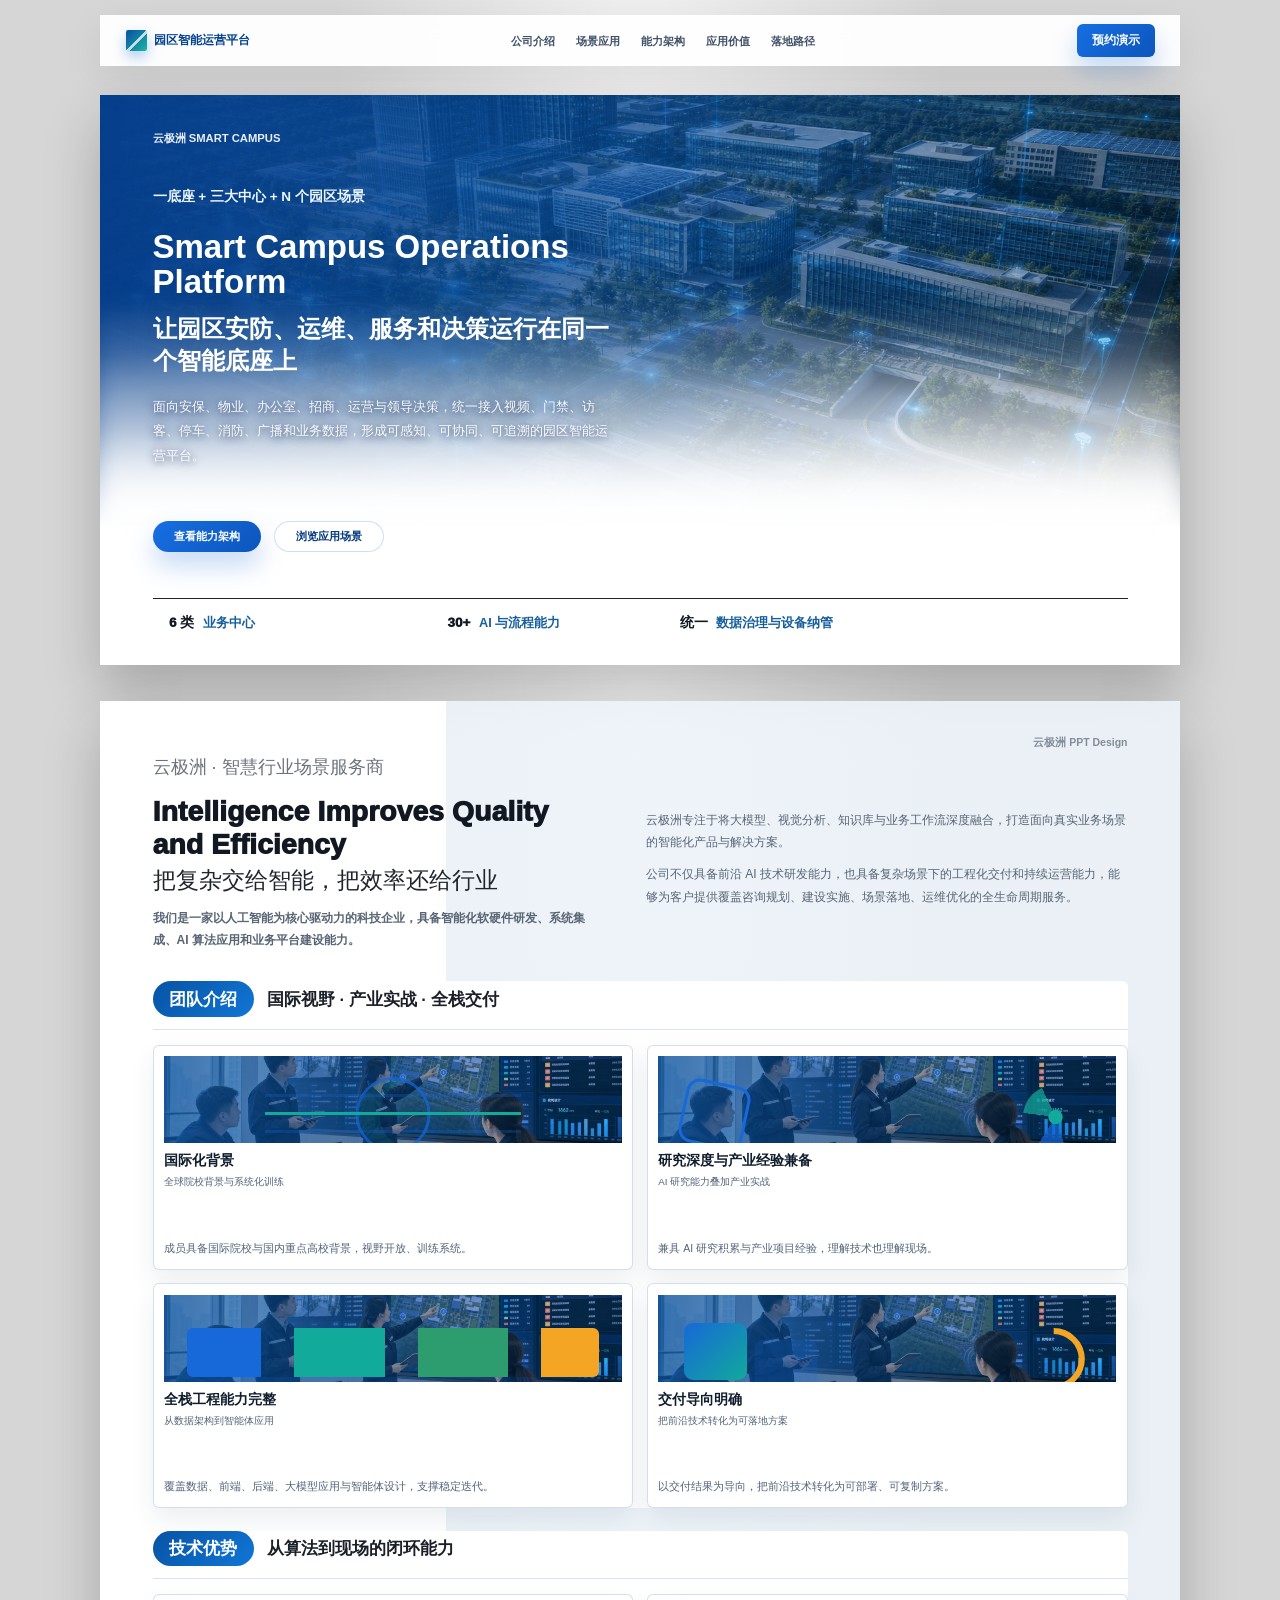
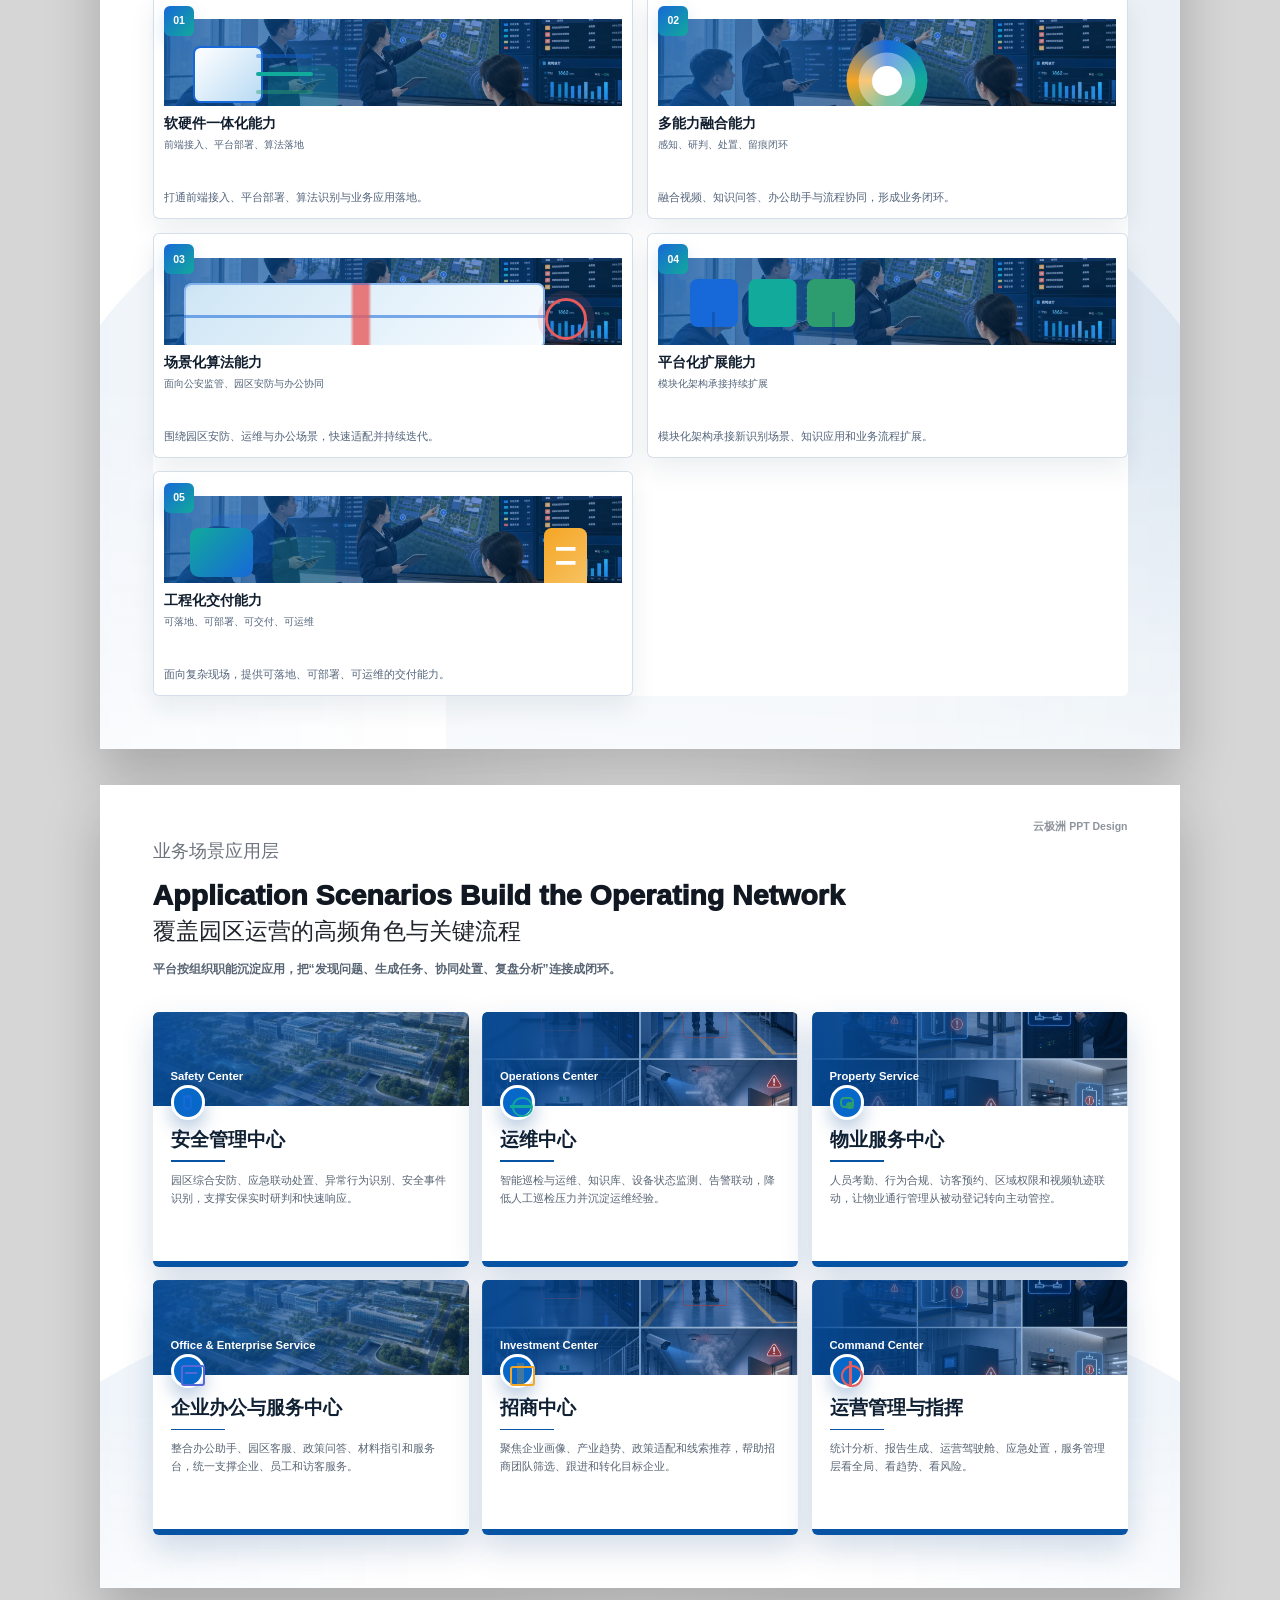
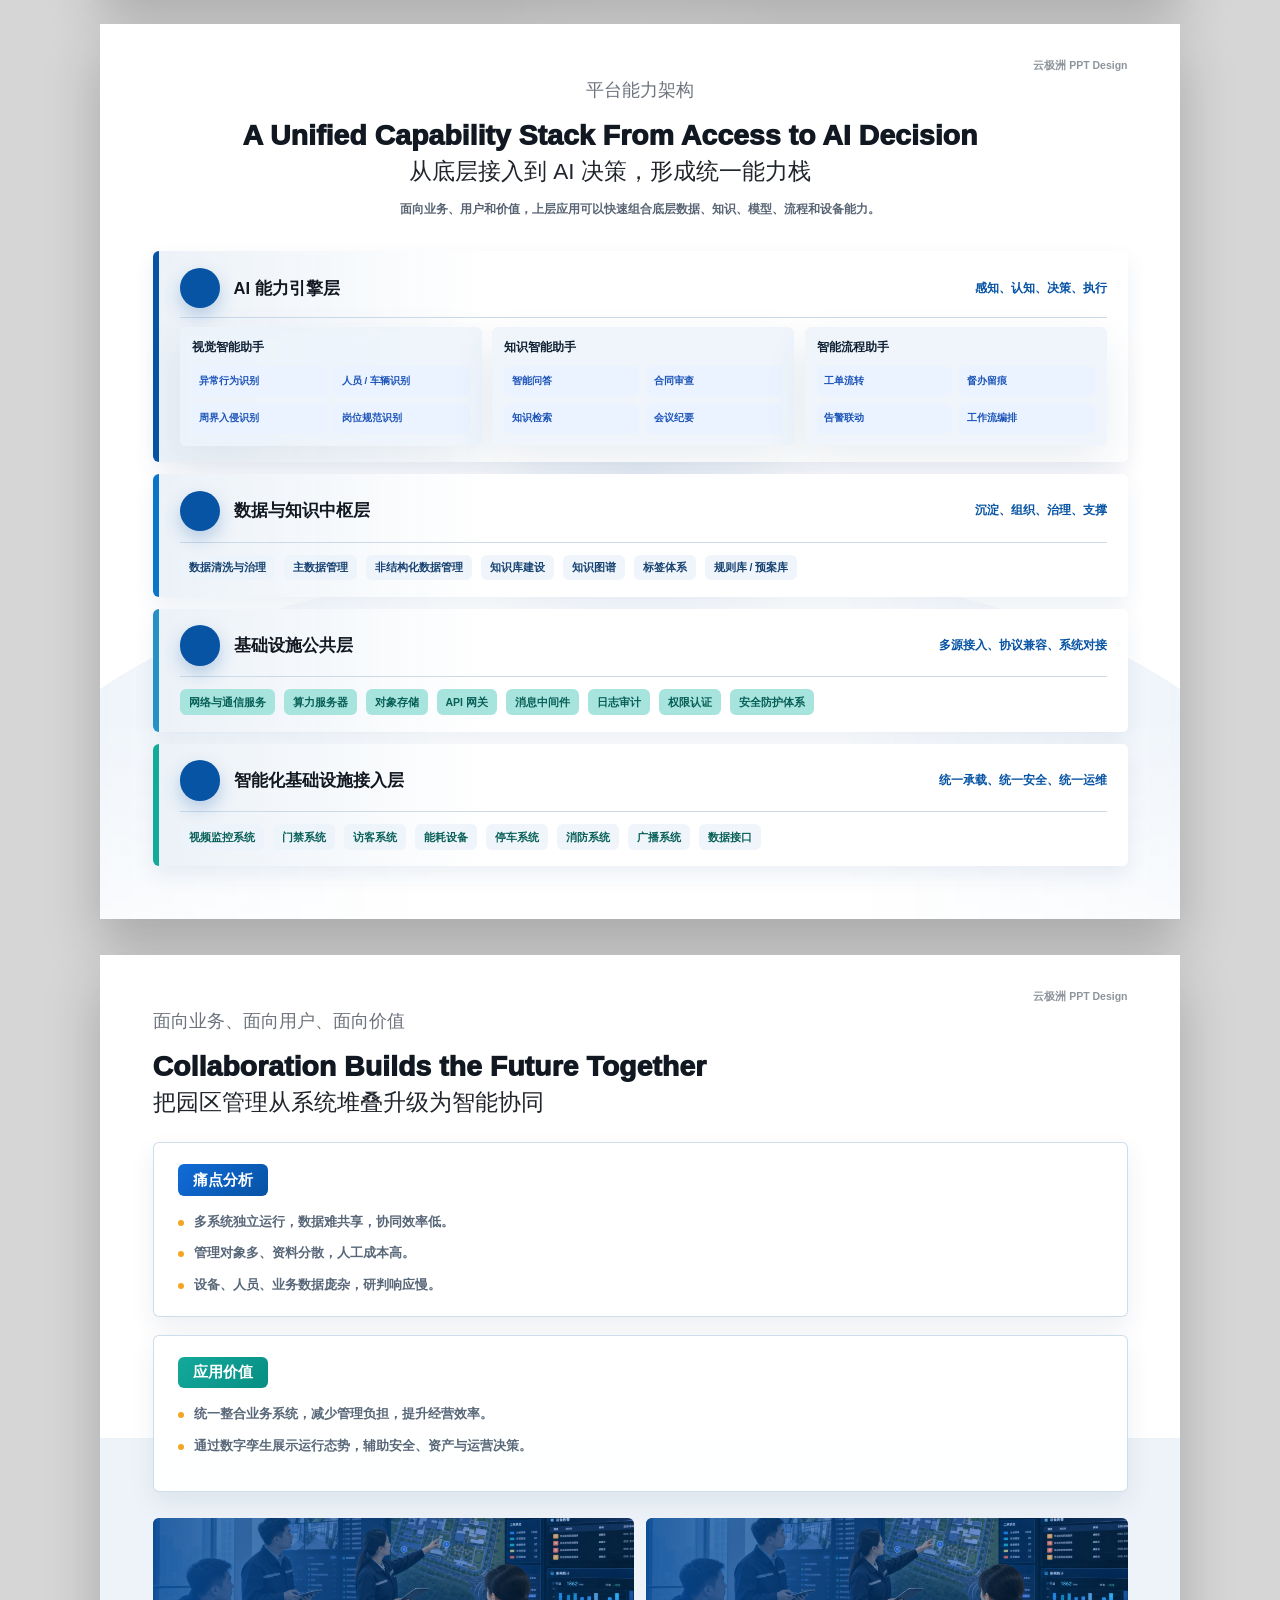
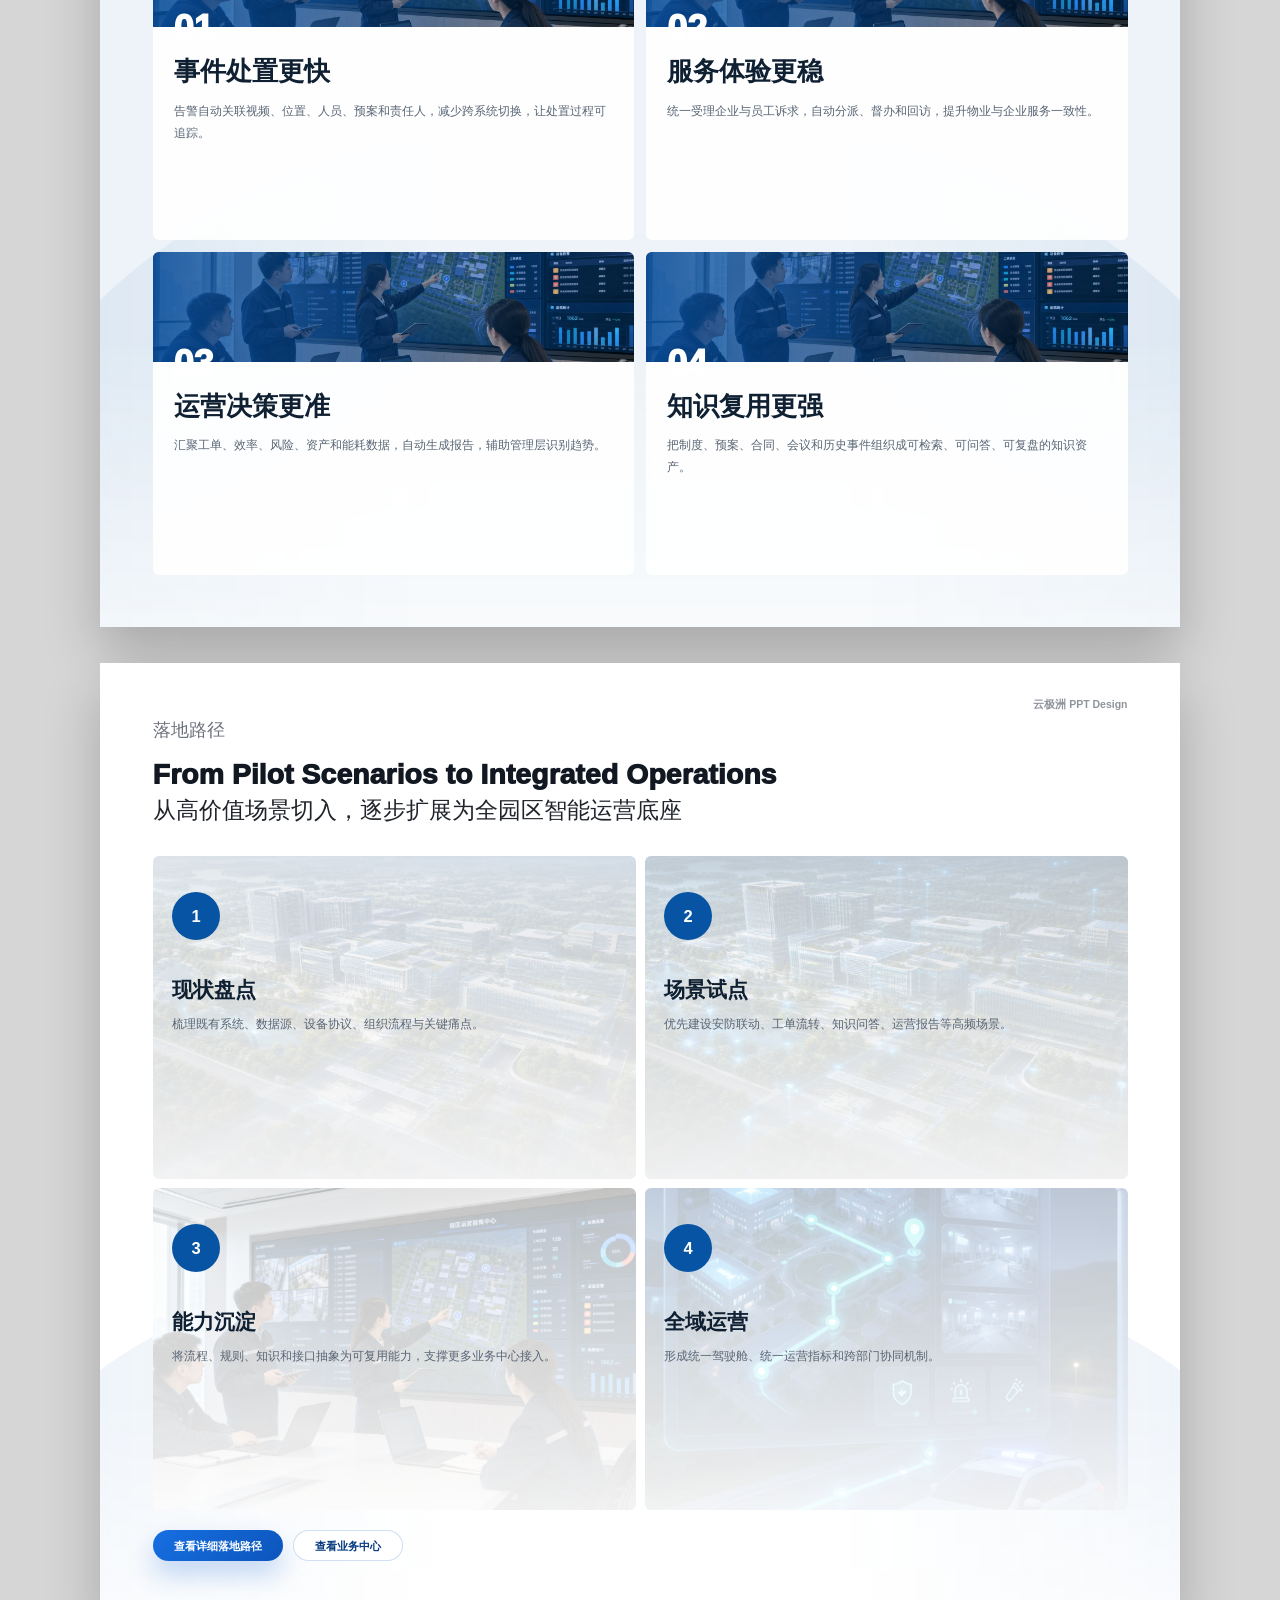
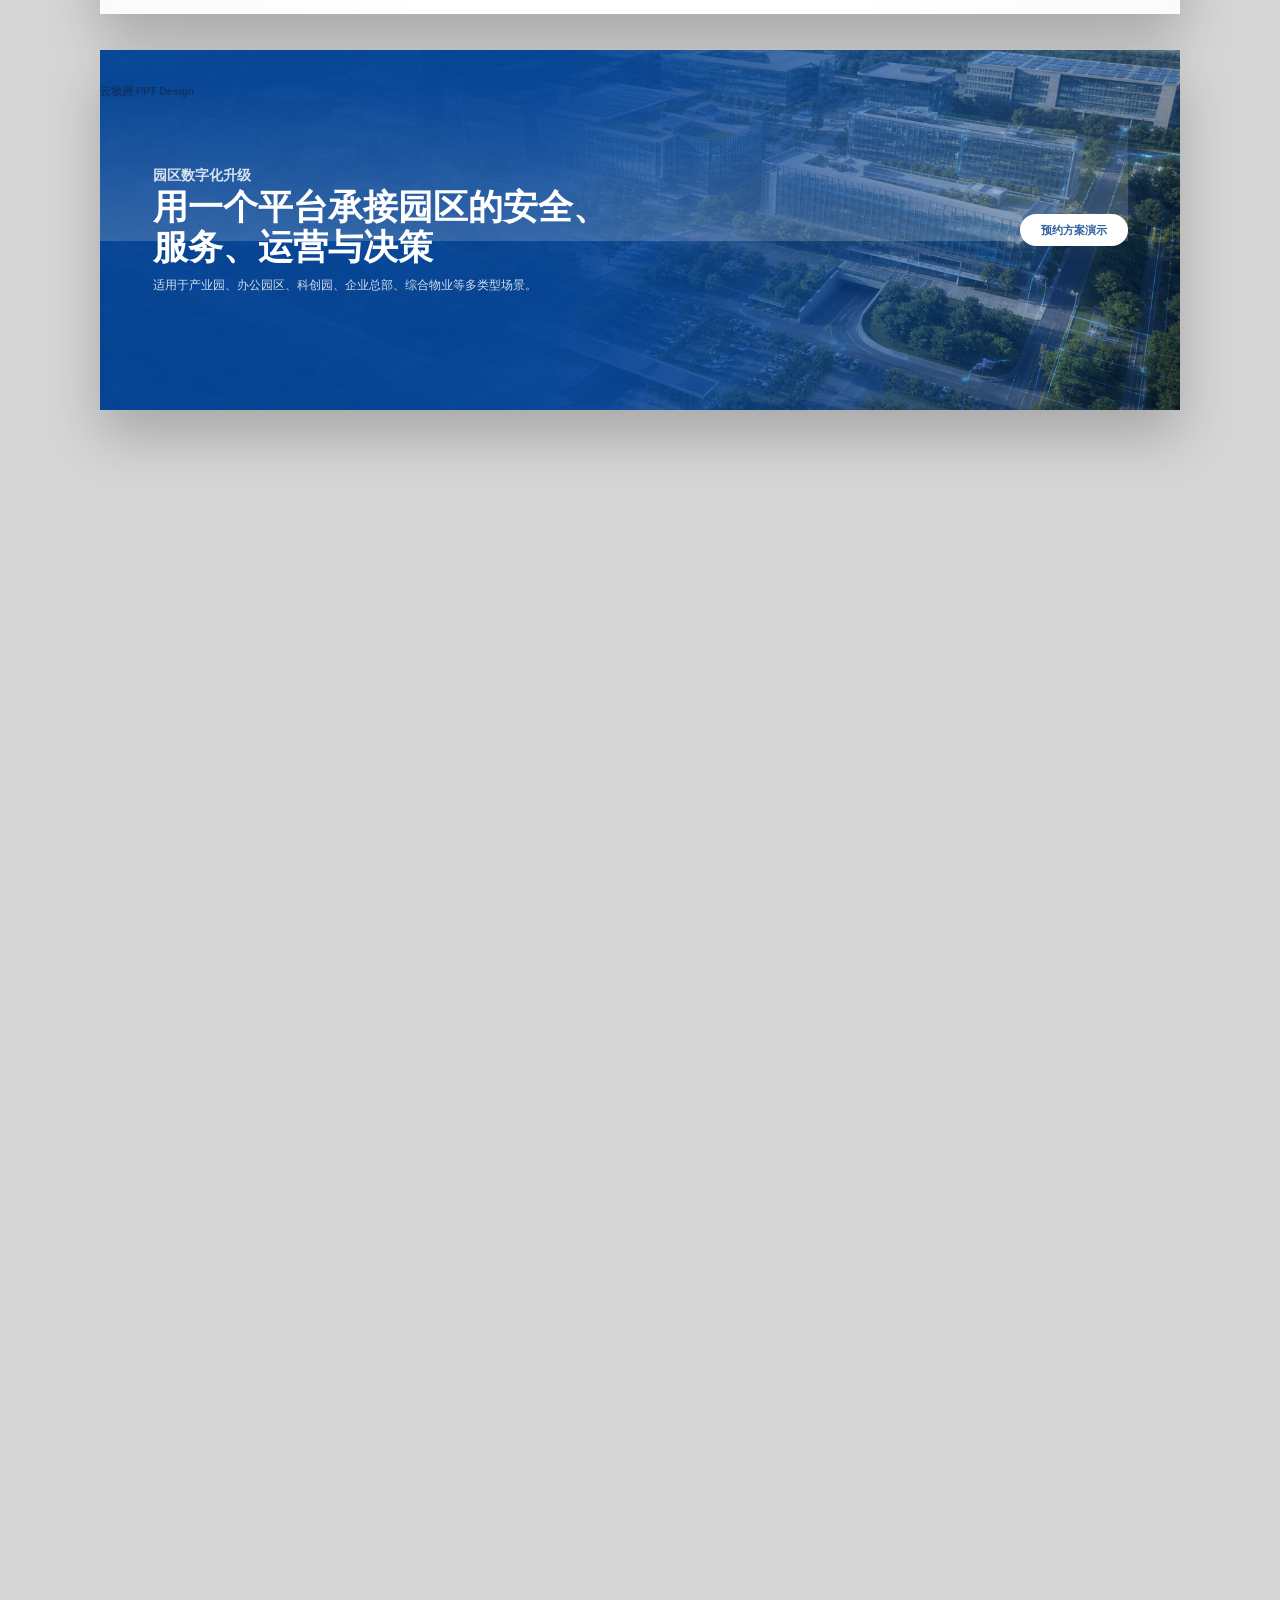
==== commit c2742bb7: "Publish static website" ====
--- a/index.html
+++ b/index.html
@@ -25,8 +25,9 @@
     <main id="top">
       <section class="hero">
         <div class="hero-copy">
+          <span class="slide-brand">云极洲 SMART CAMPUS</span>
           <p class="eyebrow">一底座 + 三大中心 + N 个园区场景</p>
-          <h1>让园区安防、运维、服务和决策运行在同一个智能底座上</h1>
+          <h1><span>Smart Campus Operations Platform</span>让园区安防、运维、服务和决策运行在同一个智能底座上</h1>
           <p class="hero-lede">
             面向安保、物业、办公室、招商、运营与领导决策，统一接入视频、门禁、访客、停车、消防、广播和业务数据，形成可感知、可协同、可追溯的园区智能运营平台。
           </p>
@@ -149,15 +150,15 @@
       <section id="company" class="section company-section">
         <div class="company-intro">
           <div class="section-heading">
-            <p class="eyebrow">Solgen · 智慧行业场景服务商</p>
-            <h2>把复杂交给智能，把效率还给行业</h2>
+            <p class="eyebrow">云极洲 · 智慧行业场景服务商</p>
+            <h2 data-en="Intelligence Improves Quality and Efficiency">把复杂交给智能，把效率还给行业</h2>
             <p>
               我们是一家以人工智能为核心驱动力的科技企业，具备智能化软硬件研发、系统集成、AI 算法应用和业务平台建设能力。
             </p>
           </div>
           <div class="company-copy">
             <p>
-              Solgen 专注于将大模型、视觉分析、知识库与业务工作流深度融合，打造面向真实业务场景的智能化产品与解决方案。
+              云极洲专注于将大模型、视觉分析、知识库与业务工作流深度融合，打造面向真实业务场景的智能化产品与解决方案。
             </p>
             <p>
               公司不仅具备前沿 AI 技术研发能力，也具备复杂场景下的工程化交付和持续运营能力，能够为客户提供覆盖咨询规划、建设实施、场景落地、运维优化的全生命周期服务。
@@ -181,7 +182,7 @@
                     <small>全球院校背景与系统化训练</small>
                   </span>
                 </div>
-                <p>团队成员来自 MIT 麻省理工、新加坡国立、悉尼大学，以及国内 985、211 等院校，具备国际视野与系统化训练。</p>
+                <p>成员具备国际院校与国内重点高校背景，视野开放、训练系统。</p>
               </article>
               <article class="drop-card">
                 <div class="card-head">
@@ -191,7 +192,7 @@
                     <small>AI 研究能力叠加产业实战</small>
                   </span>
                 </div>
-                <p>既有在计算机视觉、自然语言处理、多模态大模型方向持续深耕的研究型人才，也有在国际品牌集团、头部科技公司和一线外企积累实战经验的产业人才。</p>
+                <p>兼具 AI 研究积累与产业项目经验，理解技术也理解现场。</p>
               </article>
               <article class="drop-card">
                 <div class="card-head">
@@ -201,7 +202,7 @@
                     <small>从数据架构到智能体应用</small>
                   </span>
                 </div>
-                <p>覆盖底层数据与分布式架构、移动端与前端应用开发、Java 后端、大模型应用与智能体设计，支撑复杂系统稳定建设与持续迭代。</p>
+                <p>覆盖数据、前端、后端、大模型应用与智能体设计，支撑稳定迭代。</p>
               </article>
               <article class="drop-card">
                 <div class="card-head">
@@ -211,7 +212,7 @@
                     <small>把前沿技术转化为可落地方案</small>
                   </span>
                 </div>
-                <p>团队具备强产品意识与项目推进能力，能够将前沿技术快速转换为客户可感知、可部署、可复制的解决方案。</p>
+                <p>以交付结果为导向，把前沿技术转化为可部署、可复制方案。</p>
               </article>
             </div>
           </article>
@@ -232,7 +233,7 @@
                     <small>前端接入、平台部署、算法落地</small>
                   </span>
                 </div>
-                <p>兼具智能化弱电基础、AI 产品研发与系统集成能力，完成从前端接入到平台部署、从算法识别到业务应用落地的完整建设。</p>
+                <p>打通前端接入、平台部署、算法识别与业务应用落地。</p>
               </article>
               <article class="drop-card">
                 <div class="card-head">
@@ -243,7 +244,7 @@
                     <small>感知、研判、处置、留痕闭环</small>
                   </span>
                 </div>
-                <p>将视频分析、知识问答、智能办公和流程协同融合在统一平台，形成“感知—研判—处置—留痕”的业务闭环。</p>
+                <p>融合视频、知识问答、办公助手与流程协同，形成业务闭环。</p>
               </article>
               <article class="drop-card">
                 <div class="card-head">
@@ -254,7 +255,7 @@
                     <small>面向公安监管、园区安防与办公协同</small>
                   </span>
                 </div>
-                <p>算法研发以实战场景需求为导向，可针对公安监管、园区安防、办公协同等业务场景快速适配和持续迭代。</p>
+                <p>围绕园区安防、运维与办公场景，快速适配并持续迭代。</p>
               </article>
               <article class="drop-card">
                 <div class="card-head">
@@ -265,7 +266,7 @@
                     <small>模块化架构承接持续扩展</small>
                   </span>
                 </div>
-                <p>平台采用模块化、平台化架构设计，可按客户需求扩展新的识别场景、知识应用和业务流程。</p>
+                <p>模块化架构承接新识别场景、知识应用和业务流程扩展。</p>
               </article>
               <article class="drop-card">
                 <div class="card-head">
@@ -276,7 +277,7 @@
                     <small>可落地、可部署、可交付、可运维</small>
                   </span>
                 </div>
-                <p>项目具备可落地、可部署、可交付、可运维的工程化能力，支撑复杂现场环境下的建设实施。</p>
+                <p>面向复杂现场，提供可落地、可部署、可运维的交付能力。</p>
               </article>
             </div>
           </article>
@@ -286,36 +287,36 @@
       <section id="scenes" class="section">
         <div class="section-heading">
           <p class="eyebrow">业务场景应用层</p>
-          <h2>覆盖园区运营的高频角色与关键流程</h2>
+          <h2 data-en="Application Scenarios Build the Operating Network">覆盖园区运营的高频角色与关键流程</h2>
           <p>平台按组织职能沉淀应用，把“发现问题、生成任务、协同处置、复盘分析”连接成闭环。</p>
         </div>
         <div class="scene-grid">
-          <a class="scene-card scene-link" href="./safety.html" aria-label="进入安全管理中心二级页">
+          <a class="scene-card scene-link" href="./safety.html" aria-label="进入安全管理中心二级页" data-en="Safety Center">
             <span class="scene-icon shield"></span>
             <h3>安全管理中心</h3>
             <p>园区综合安防、应急联动处置、异常行为识别、安全事件识别，支撑安保实时研判和快速响应。</p>
           </a>
-          <a class="scene-card scene-link" href="./operations.html" aria-label="进入运维中心二级页">
+          <a class="scene-card scene-link" href="./operations.html" aria-label="进入运维中心二级页" data-en="Operations Center">
             <span class="scene-icon patrol"></span>
             <h3>运维中心</h3>
             <p>智能巡检与运维、知识库、设备状态监测、告警联动，降低人工巡检压力并沉淀运维经验。</p>
           </a>
-          <a class="scene-card scene-link" href="./property.html" aria-label="进入物业服务中心二级页">
+          <a class="scene-card scene-link" href="./property.html" aria-label="进入物业服务中心二级页" data-en="Property Service">
             <span class="scene-icon service"></span>
             <h3>物业服务中心</h3>
             <p>人员考勤、行为合规、访客预约、区域权限和视频轨迹联动，让物业通行管理从被动登记转向主动管控。</p>
           </a>
-          <a class="scene-card scene-link" href="./office.html" aria-label="进入行政办公二级页">
+          <a class="scene-card scene-link" href="./office.html" aria-label="进入企业办公与服务中心二级页" data-en="Office & Enterprise Service">
             <span class="scene-icon office"></span>
-            <h3>行政办公</h3>
-            <p>园区客服、办公助手、会议纪要、公文写作和流程审批，提升日常办公效率和服务一致性。</p>
+            <h3>企业办公与服务中心</h3>
+            <p>整合办公助手、园区客服、政策问答、材料指引和服务台，统一支撑企业、员工和访客服务。</p>
           </a>
-          <a class="scene-card scene-link" href="./investment.html" aria-label="进入招商与企业服务中心二级页">
+          <a class="scene-card scene-link" href="./investment.html" aria-label="进入招商中心二级页" data-en="Investment Center">
             <span class="scene-icon enterprise"></span>
-            <h3>招商与企业服务中心</h3>
-            <p>智慧招商、政策问答、入驻流程、企业资源匹配和智能客服，形成招商服务与企业经营支持入口。</p>
+            <h3>招商中心</h3>
+            <p>聚焦企业画像、产业趋势、政策适配和线索推荐，帮助招商团队筛选、跟进和转化目标企业。</p>
           </a>
-          <a class="scene-card scene-link" href="./command.html" aria-label="进入运营管理与指挥二级页">
+          <a class="scene-card scene-link" href="./command.html" aria-label="进入运营管理与指挥二级页" data-en="Command Center">
             <span class="scene-icon command"></span>
             <h3>运营管理与指挥</h3>
             <p>统计分析、报告生成、运营驾驶舱、应急处置，服务管理层看全局、看趋势、看风险。</p>
@@ -326,7 +327,7 @@
       <section id="architecture" class="section architecture">
         <div class="section-heading">
           <p class="eyebrow">平台能力架构</p>
-          <h2>从底层接入到 AI 决策，形成统一能力栈</h2>
+          <h2 data-en="A Unified Capability Stack From Access to AI Decision">从底层接入到 AI 决策，形成统一能力栈</h2>
           <p>面向业务、用户和价值，上层应用可以快速组合底层数据、知识、模型、流程和设备能力。</p>
         </div>
 
@@ -422,7 +423,24 @@
       <section id="value" class="section value-section">
         <div class="section-heading">
           <p class="eyebrow">面向业务、面向用户、面向价值</p>
-          <h2>把园区管理从系统堆叠升级为智能协同</h2>
+          <h2 data-en="Collaboration Builds the Future Together">把园区管理从系统堆叠升级为智能协同</h2>
+        </div>
+        <div class="value-summary" aria-label="痛点分析与应用价值">
+          <article>
+            <span>痛点分析</span>
+            <ul>
+              <li>多系统独立运行，数据难共享，协同效率低。</li>
+              <li>管理对象多、资料分散，人工成本高。</li>
+              <li>设备、人员、业务数据庞杂，研判响应慢。</li>
+            </ul>
+          </article>
+          <article>
+            <span>应用价值</span>
+            <ul>
+              <li>统一整合业务系统，减少管理负担，提升经营效率。</li>
+              <li>通过数字孪生展示运行态势，辅助安全、资产与运营决策。</li>
+            </ul>
+          </article>
         </div>
         <div class="value-grid">
           <article>
@@ -451,7 +469,7 @@
       <section id="implementation" class="section implementation">
         <div class="section-heading">
           <p class="eyebrow">落地路径</p>
-          <h2>从高价值场景切入，逐步扩展为全园区智能运营底座</h2>
+          <h2 data-en="From Pilot Scenarios to Integrated Operations">从高价值场景切入，逐步扩展为全园区智能运营底座</h2>
         </div>
         <div class="timeline">
           <div>
@@ -475,6 +493,10 @@
             <p>形成统一驾驶舱、统一运营指标和跨部门协同机制。</p>
           </div>
         </div>
+        <div class="implementation-actions">
+          <a class="primary-button" href="./implementation-roadmap.html">查看详细落地路径</a>
+          <a class="secondary-button" href="./business-centers.html">查看业务中心</a>
+        </div>
       </section>
 
       <section id="contact" class="cta-section">
--- a/styles.css
+++ b/styles.css
@@ -1757,6 +1757,13 @@
 
 .timeline h3 {
   margin-bottom: 8px;
+}
+
+.implementation-actions {
+  display: flex;
+  flex-wrap: wrap;
+  gap: 14px;
+  margin-top: 26px;
 }
 
 .cta-section {
@@ -4175,6 +4182,30 @@
   border-radius: 50%;
 }
 
+.ticket-team-card .ops-card-visual {
+  aspect-ratio: 2 / 1;
+  background-position: center;
+  background-size: cover;
+  background-repeat: no-repeat;
+}
+
+.ticket-team-card .ops-card-visual::before,
+.ticket-team-card .ops-card-visual::after {
+  display: none;
+}
+
+.engineering-card .ops-card-visual {
+  background-image: url("./assets/operations-hvac-repair.png");
+}
+
+.security-team-card .ops-card-visual {
+  background-image: url("./assets/operations-fire-lane.png");
+}
+
+.cleaning-card .ops-card-visual {
+  background-image: url("./assets/operations-lobby-water.png");
+}
+
 .visitor-visual {
   background:
     linear-gradient(rgba(255, 255, 255, 0.26) 1px, transparent 1px),
@@ -4651,6 +4682,59 @@
 
 .warning-card p {
   margin: 0;
+}
+
+.closed-loop-example {
+  margin-top: 18px;
+  padding: 16px;
+  background:
+    linear-gradient(135deg, rgba(232, 244, 255, 0.96), rgba(236, 250, 248, 0.88));
+  border: 1px solid rgba(190, 213, 234, 0.92);
+  border-radius: 8px;
+}
+
+.closed-loop-example strong {
+  display: block;
+  margin-bottom: 10px;
+  color: var(--blue-dark);
+  font-size: 15px;
+  font-weight: 900;
+}
+
+.closed-loop-example ol {
+  display: grid;
+  gap: 8px;
+  margin: 0;
+  padding: 0;
+  list-style: none;
+  counter-reset: loop-step;
+}
+
+.closed-loop-example li {
+  position: relative;
+  min-height: 26px;
+  padding-left: 34px;
+  color: #516276;
+  font-size: 13px;
+  line-height: 1.55;
+  counter-increment: loop-step;
+}
+
+.closed-loop-example li::before {
+  position: absolute;
+  left: 0;
+  top: 1px;
+  display: inline-flex;
+  width: 22px;
+  height: 22px;
+  align-items: center;
+  justify-content: center;
+  content: counter(loop-step);
+  color: #ffffff;
+  background: linear-gradient(135deg, var(--blue), var(--teal));
+  border-radius: 50%;
+  font-size: 12px;
+  font-weight: 850;
 }
 
 .ops-audience-cards {
@@ -6119,6 +6203,1660 @@
   }
 }
 
+/* Keep the six scenario modules in a 3 x 2 layout on presentation-sized screens. */
+#scenes .scene-grid {
+  grid-template-columns: repeat(3, minmax(0, 1fr));
+  gap: 18px;
+}
+
+#scenes .scene-card {
+  min-height: 340px;
+  padding: 156px 24px 24px;
+}
+
+#scenes .scene-card::before {
+  height: 126px;
+}
+
+#scenes .scene-card::after {
+  top: 74px;
+  left: 24px;
+  font-size: 15px;
+}
+
+#scenes .scene-icon {
+  top: 98px;
+  left: 24px;
+  width: 46px;
+  height: 46px;
+}
+
+#scenes .scene-card h3 {
+  margin-bottom: 12px;
+  font-size: 25px;
+  line-height: 1.18;
+}
+
+#scenes .scene-card p {
+  font-size: 14px;
+  line-height: 1.75;
+}
+
+#scenes .scene-card p::before {
+  margin-bottom: 12px;
+}
+
+@media (max-width: 900px) {
+  #scenes .scene-grid {
+    grid-template-columns: 1fr;
+  }
+}
+
+/* Architecture should read as a top-to-bottom platform stack. */
+#architecture .layer-stack {
+  display: grid;
+  grid-template-columns: 1fr;
+  gap: 16px;
+  max-width: none;
+  margin: 32px 0 0;
+}
+
+#architecture .layer-stack::before {
+  display: none;
+}
+
+#architecture .layer {
+  min-height: auto;
+  padding: 22px 28px;
+  border-left: 8px solid #0753a4;
+  background:
+    linear-gradient(90deg, rgba(7, 83, 164, 0.08), rgba(255, 255, 255, 0.96) 34%),
+    rgba(255, 255, 255, 0.94);
+  box-shadow: 0 12px 28px rgba(13, 63, 124, 0.08);
+}
+
+#architecture .layer-ai {
+  border-left-color: #0753a4;
+}
+
+#architecture .layer-data {
+  border-left-color: #0b75c9;
+}
+
+#architecture .layer-base {
+  border-left-color: #2492c6;
+}
+
+#architecture .layer-access {
+  border-left-color: #13a99b;
+}
+
+#architecture .layer-title {
+  display: grid;
+  grid-template-columns: 54px minmax(0, 0.75fr) minmax(220px, 1fr);
+  gap: 18px;
+  align-items: center;
+  margin-bottom: 16px;
+  padding-bottom: 14px;
+  border-bottom: 1px solid rgba(196, 214, 230, 0.86);
+}
+
+#architecture .layer-title::before {
+  grid-row: 1;
+}
+
+#architecture .layer-title span {
+  font-size: 22px;
+  line-height: 1.25;
+}
+
+#architecture .layer-title strong {
+  justify-self: end;
+  color: #0753a4;
+  font-size: 16px;
+}
+
+#architecture .capability-columns {
+  grid-template-columns: repeat(3, minmax(0, 1fr));
+}
+
+#architecture .capability-columns div {
+  padding: 16px;
+}
+
+#architecture .capability-columns h3 {
+  font-size: 17px;
+}
+
+#architecture .capability-columns li,
+#architecture .tag-row span,
+#architecture .device-strip span {
+  min-height: 34px;
+  padding: 6px 12px;
+  font-size: 14px;
+}
+
+@media (max-width: 820px) {
+  #architecture .layer-title {
+    grid-template-columns: 46px 1fr;
+  }
+
+  #architecture .layer-title strong {
+    grid-column: 2;
+    justify-self: start;
+  }
+
+  #architecture .capability-columns {
+    grid-template-columns: 1fr;
+  }
+}
+
+/* Absolute final hero treatment: keep image full-bleed and copy readable. */
+.hero::before {
+  height: 76%;
+  background:
+    linear-gradient(180deg, rgba(255, 255, 255, 0) 0 48%, rgba(230, 238, 249, 0.12) 60%, rgba(255, 255, 255, 0.46) 78%, #ffffff 100%),
+    linear-gradient(90deg, rgba(5, 62, 140, 0.98) 0%, rgba(5, 72, 150, 0.78) 36%, rgba(5, 72, 150, 0.38) 68%, rgba(5, 72, 150, 0.14) 100%),
+    url("./assets/security/security-cockpit-campus.png") center center / cover no-repeat,
+    linear-gradient(135deg, #0b4d9f, #0a68bd);
+}
+
+.hero::after {
+  inset: auto 0 176px;
+  height: 320px;
+  background:
+    linear-gradient(180deg, rgba(255, 255, 255, 0) 0%, rgba(235, 241, 250, 0.1) 22%, rgba(255, 255, 255, 0.42) 56%, rgba(255, 255, 255, 0.86) 82%, #ffffff 100%);
+  filter: blur(14px);
+}
+
+.hero-lede {
+  position: relative;
+  z-index: 5;
+  color: rgba(255, 255, 255, 0.96);
+  text-shadow: 0 2px 10px rgba(0, 28, 74, 0.54), 0 0 18px rgba(0, 28, 74, 0.28);
+}
+
+@media (max-width: 820px) {
+  .hero::before {
+    height: 100%;
+    background:
+      linear-gradient(180deg, rgba(7, 68, 143, 0.88), rgba(7, 68, 143, 0.52) 58%, rgba(255, 255, 255, 0.72) 100%),
+      url("./assets/security/security-cockpit-campus.png") center / cover no-repeat;
+  }
+}
+
+/* Final safety cockpit fit: keep every HUD label, chart, and metric visible. */
+.safety-hero .safety-cockpit-wrap {
+  max-width: 840px;
+}
+
+.safety-hero .safety-cockpit-wrap .cockpit {
+  aspect-ratio: 16 / 10 !important;
+}
+
+.safety-hero .safety-cockpit-wrap .cockpit-topbar {
+  height: 44px;
+  padding: 0 18px;
+  font-size: 12px;
+}
+
+.safety-hero .safety-cockpit-wrap .cockpit-topbar strong {
+  font-size: 20px;
+  letter-spacing: 1px;
+}
+
+.safety-hero .safety-cockpit-wrap .cockpit-tabs {
+  height: 31px;
+  gap: 22px;
+  font-size: 12px;
+}
+
+.safety-hero .safety-cockpit-wrap .cockpit-tabs span {
+  padding-top: 6px;
+}
+
+.safety-hero .safety-cockpit-wrap .cockpit-main {
+  height: calc(100% - 125px);
+  min-height: 0;
+  padding: 10px 14px 0;
+}
+
+.safety-hero .safety-cockpit-wrap .campus-stage {
+  inset: 10px 14px 0;
+}
+
+.safety-hero .safety-cockpit-wrap .hud-panel {
+  top: 12px;
+  bottom: 10px;
+  width: 238px;
+  padding: 12px;
+}
+
+.safety-hero .safety-cockpit-wrap .hud-left {
+  left: 14px;
+}
+
+.safety-hero .safety-cockpit-wrap .hud-right {
+  right: 14px;
+}
+
+.safety-hero .safety-cockpit-wrap .hud-panel h3 {
+  margin-bottom: 8px;
+  font-size: 15px;
+  line-height: 1.1;
+}
+
+.safety-hero .safety-cockpit-wrap .camera-list {
+  gap: 7px;
+  margin-bottom: 12px;
+}
+
+.safety-hero .safety-cockpit-wrap .camera-list div {
+  grid-template-columns: 50px minmax(76px, 1fr) 28px;
+  gap: 7px;
+  min-height: 38px;
+  font-size: 11px;
+}
+
+.safety-hero .safety-cockpit-wrap .camera-list img {
+  width: 50px;
+  height: 31px;
+}
+
+.safety-hero .safety-cockpit-wrap .camera-list span {
+  white-space: nowrap;
+}
+
+.safety-hero .safety-cockpit-wrap .camera-list b {
+  min-width: 28px;
+  font-size: 11px;
+}
+
+.safety-hero .safety-cockpit-wrap .risk-bars {
+  gap: 7px;
+}
+
+.safety-hero .safety-cockpit-wrap .risk-bars label {
+  grid-template-columns: 58px 1fr 26px;
+  gap: 6px;
+  font-size: 11px;
+}
+
+.safety-hero .safety-cockpit-wrap .risk-bars b {
+  font-size: 11px;
+}
+
+.safety-hero .safety-cockpit-wrap .donut-chart {
+  width: 84px;
+  height: 84px;
+  margin-bottom: 7px;
+}
+
+.safety-hero .safety-cockpit-wrap .donut-chart::after {
+  left: 23px;
+  top: 23px;
+  width: 38px;
+  height: 38px;
+}
+
+.safety-hero .safety-cockpit-wrap .donut-chart span {
+  font-size: 15px;
+}
+
+.safety-hero .safety-cockpit-wrap .donut-chart small {
+  font-size: 8px;
+}
+
+.safety-hero .safety-cockpit-wrap .legend {
+  gap: 5px 7px;
+  margin-bottom: 9px;
+  font-size: 10px;
+}
+
+.safety-hero .safety-cockpit-wrap .legend span {
+  gap: 4px;
+  white-space: nowrap;
+}
+
+.safety-hero .safety-cockpit-wrap .trend-card {
+  height: 58px;
+  padding: 6px;
+}
+
+.safety-hero .safety-cockpit-wrap .trend-card polyline {
+  stroke-width: 3;
+}
+
+.safety-hero .safety-cockpit-wrap .cockpit-dock {
+  height: 50px;
+  gap: 10px;
+  padding: 6px 14px 8px;
+}
+
+.safety-hero .safety-cockpit-wrap .cockpit-dock div {
+  min-height: 36px;
+}
+
+.safety-hero .safety-cockpit-wrap .cockpit-dock strong {
+  font-size: 20px;
+}
+
+.safety-hero .safety-cockpit-wrap .cockpit-dock span {
+  margin-top: 2px;
+  font-size: 10px;
+  line-height: 1.1;
+  white-space: nowrap;
+}
+
+/* Final safety cockpit fit: keep every HUD label, chart, and metric visible. */
+.safety-hero .safety-cockpit-wrap {
+  max-width: 840px;
+}
+
+.safety-hero .safety-cockpit-wrap .cockpit {
+  aspect-ratio: 16 / 10 !important;
+}
+
+.safety-hero .safety-cockpit-wrap .cockpit-topbar {
+  height: 44px;
+  padding: 0 18px;
+  font-size: 12px;
+}
+
+.safety-hero .safety-cockpit-wrap .cockpit-topbar strong {
+  font-size: 20px;
+  letter-spacing: 1px;
+}
+
+.safety-hero .safety-cockpit-wrap .cockpit-tabs {
+  height: 31px;
+  gap: 22px;
+  font-size: 12px;
+}
+
+.safety-hero .safety-cockpit-wrap .cockpit-tabs span {
+  padding-top: 6px;
+}
+
+.safety-hero .safety-cockpit-wrap .cockpit-main {
+  height: calc(100% - 125px);
+  min-height: 0;
+  padding: 10px 14px 0;
+}
+
+.safety-hero .safety-cockpit-wrap .campus-stage {
+  inset: 10px 14px 0;
+}
+
+.safety-hero .safety-cockpit-wrap .hud-panel {
+  top: 12px;
+  bottom: 10px;
+  width: 238px;
+  padding: 12px;
+}
+
+.safety-hero .safety-cockpit-wrap .hud-left {
+  left: 14px;
+}
+
+.safety-hero .safety-cockpit-wrap .hud-right {
+  right: 14px;
+}
+
+.safety-hero .safety-cockpit-wrap .hud-panel h3 {
+  margin-bottom: 8px;
+  font-size: 15px;
+  line-height: 1.1;
+}
+
+.safety-hero .safety-cockpit-wrap .camera-list {
+  gap: 7px;
+  margin-bottom: 12px;
+}
+
+.safety-hero .safety-cockpit-wrap .camera-list div {
+  grid-template-columns: 50px minmax(76px, 1fr) 28px;
+  gap: 7px;
+  min-height: 38px;
+  font-size: 11px;
+}
+
+.safety-hero .safety-cockpit-wrap .camera-list img {
+  width: 50px;
+  height: 31px;
+}
+
+.safety-hero .safety-cockpit-wrap .camera-list span {
+  white-space: nowrap;
+}
+
+.safety-hero .safety-cockpit-wrap .camera-list b {
+  min-width: 28px;
+  font-size: 11px;
+}
+
+.safety-hero .safety-cockpit-wrap .risk-bars {
+  gap: 7px;
+}
+
+.safety-hero .safety-cockpit-wrap .risk-bars label {
+  grid-template-columns: 58px 1fr 26px;
+  gap: 6px;
+  font-size: 11px;
+}
+
+.safety-hero .safety-cockpit-wrap .risk-bars b {
+  font-size: 11px;
+}
+
+.safety-hero .safety-cockpit-wrap .donut-chart {
+  width: 84px;
+  height: 84px;
+  margin-bottom: 7px;
+}
+
+.safety-hero .safety-cockpit-wrap .donut-chart::after {
+  left: 23px;
+  top: 23px;
+  width: 38px;
+  height: 38px;
+}
+
+.safety-hero .safety-cockpit-wrap .donut-chart span {
+  font-size: 15px;
+}
+
+.safety-hero .safety-cockpit-wrap .donut-chart small {
+  font-size: 8px;
+}
+
+.safety-hero .safety-cockpit-wrap .legend {
+  gap: 5px 7px;
+  margin-bottom: 9px;
+  font-size: 10px;
+}
+
+.safety-hero .safety-cockpit-wrap .legend span {
+  gap: 4px;
+  white-space: nowrap;
+}
+
+.safety-hero .safety-cockpit-wrap .trend-card {
+  height: 58px;
+  padding: 6px;
+}
+
+.safety-hero .safety-cockpit-wrap .trend-card polyline {
+  stroke-width: 3;
+}
+
+.safety-hero .safety-cockpit-wrap .cockpit-dock {
+  height: 50px;
+  gap: 10px;
+  padding: 6px 14px 8px;
+}
+
+.safety-hero .safety-cockpit-wrap .cockpit-dock div {
+  min-height: 36px;
+}
+
+.safety-hero .safety-cockpit-wrap .cockpit-dock strong {
+  font-size: 20px;
+}
+
+.safety-hero .safety-cockpit-wrap .cockpit-dock span {
+  margin-top: 2px;
+  font-size: 10px;
+  line-height: 1.1;
+  white-space: nowrap;
+}
+
+/* Fit every cockpit detail inside the safety hero preview. */
+.safety-hero .safety-cockpit-wrap {
+  max-width: 840px;
+}
+
+.safety-hero .safety-cockpit-wrap .cockpit {
+  aspect-ratio: 16 / 10;
+}
+
+.safety-hero .safety-cockpit-wrap .cockpit-topbar {
+  height: 44px;
+  padding: 0 18px;
+  font-size: 12px;
+}
+
+.safety-hero .safety-cockpit-wrap .cockpit-topbar strong {
+  font-size: 20px;
+  letter-spacing: 1px;
+}
+
+.safety-hero .safety-cockpit-wrap .cockpit-tabs {
+  height: 31px;
+  gap: 22px;
+  font-size: 12px;
+}
+
+.safety-hero .safety-cockpit-wrap .cockpit-tabs span {
+  padding-top: 6px;
+}
+
+.safety-hero .safety-cockpit-wrap .cockpit-main {
+  height: calc(100% - 125px);
+  min-height: 0;
+  padding: 10px 14px 0;
+}
+
+.safety-hero .safety-cockpit-wrap .campus-stage {
+  inset: 10px 14px 0;
+}
+
+.safety-hero .safety-cockpit-wrap .hud-panel {
+  top: 12px;
+  bottom: 10px;
+  width: 238px;
+  padding: 12px;
+}
+
+.safety-hero .safety-cockpit-wrap .hud-left {
+  left: 14px;
+}
+
+.safety-hero .safety-cockpit-wrap .hud-right {
+  right: 14px;
+}
+
+.safety-hero .safety-cockpit-wrap .hud-panel h3 {
+  margin-bottom: 8px;
+  font-size: 15px;
+  line-height: 1.1;
+}
+
+.safety-hero .safety-cockpit-wrap .camera-list {
+  gap: 7px;
+  margin-bottom: 12px;
+}
+
+.safety-hero .safety-cockpit-wrap .camera-list div {
+  grid-template-columns: 50px minmax(76px, 1fr) 28px;
+  gap: 7px;
+  min-height: 38px;
+  font-size: 11px;
+}
+
+.safety-hero .safety-cockpit-wrap .camera-list img {
+  width: 50px;
+  height: 31px;
+}
+
+.safety-hero .safety-cockpit-wrap .camera-list span {
+  white-space: nowrap;
+}
+
+.safety-hero .safety-cockpit-wrap .camera-list b {
+  min-width: 28px;
+  font-size: 11px;
+}
+
+.safety-hero .safety-cockpit-wrap .risk-bars {
+  gap: 7px;
+}
+
+.safety-hero .safety-cockpit-wrap .risk-bars label {
+  grid-template-columns: 58px 1fr 26px;
+  gap: 6px;
+  font-size: 11px;
+}
+
+.safety-hero .safety-cockpit-wrap .risk-bars b {
+  font-size: 11px;
+}
+
+.safety-hero .safety-cockpit-wrap .donut-chart {
+  width: 84px;
+  height: 84px;
+  margin-bottom: 7px;
+}
+
+.safety-hero .safety-cockpit-wrap .donut-chart::after {
+  left: 23px;
+  top: 23px;
+  width: 38px;
+  height: 38px;
+}
+
+.safety-hero .safety-cockpit-wrap .donut-chart span {
+  font-size: 15px;
+}
+
+.safety-hero .safety-cockpit-wrap .donut-chart small {
+  font-size: 8px;
+}
+
+.safety-hero .safety-cockpit-wrap .legend {
+  gap: 5px 7px;
+  margin-bottom: 9px;
+  font-size: 10px;
+}
+
+.safety-hero .safety-cockpit-wrap .legend span {
+  gap: 4px;
+  white-space: nowrap;
+}
+
+.safety-hero .safety-cockpit-wrap .trend-card {
+  height: 58px;
+  padding: 6px;
+}
+
+.safety-hero .safety-cockpit-wrap .trend-card polyline {
+  stroke-width: 3;
+}
+
+.safety-hero .safety-cockpit-wrap .trend-card circle {
+  r: 3;
+}
+
+.safety-hero .safety-cockpit-wrap .cockpit-dock {
+  height: 50px;
+  gap: 10px;
+  padding: 6px 14px 8px;
+}
+
+.safety-hero .safety-cockpit-wrap .cockpit-dock div {
+  min-height: 36px;
+}
+
+.safety-hero .safety-cockpit-wrap .cockpit-dock strong {
+  font-size: 20px;
+}
+
+.safety-hero .safety-cockpit-wrap .cockpit-dock span {
+  margin-top: 2px;
+  font-size: 10px;
+  line-height: 1.1;
+  white-space: nowrap;
+}
+
+/* Compact the AI assistant panels into 2 x 2 module groups. */
+#architecture .layer-ai {
+  padding: 18px 24px;
+}
+
+#architecture .layer-ai .layer-title {
+  margin-bottom: 12px;
+  padding-bottom: 12px;
+}
+
+#architecture .layer-ai .capability-columns {
+  gap: 14px;
+}
+
+#architecture .layer-ai .capability-columns div {
+  padding: 14px 16px 16px;
+}
+
+#architecture .layer-ai .capability-columns h3 {
+  margin-bottom: 12px;
+  font-size: 16px;
+}
+
+#architecture .layer-ai .capability-columns ul {
+  grid-template-columns: repeat(2, minmax(0, 1fr));
+  gap: 10px;
+}
+
+#architecture .layer-ai .capability-columns li {
+  min-height: 40px;
+  padding: 7px 10px;
+  font-size: 13px;
+  line-height: 1.25;
+}
+
+@media (max-width: 820px) {
+  #architecture .layer-ai .capability-columns ul {
+    grid-template-columns: 1fr;
+  }
+}
+
+/* Final safety hero adjustment: restore event list and reduce top whitespace. */
+.module-hero.safety-hero {
+  padding-top: 58px;
+}
+
+.safety-hero .module-hero-copy::before {
+  margin-bottom: 52px;
+}
+
+.safety-hero .safety-cockpit-wrap {
+  display: flex;
+  flex-direction: column;
+  max-width: 820px;
+  background:
+    linear-gradient(135deg, rgba(5, 20, 44, 0.98), rgba(7, 43, 76, 0.94)),
+    #071b35;
+  border: 1px solid rgba(98, 211, 255, 0.42);
+  border-radius: 10px;
+}
+
+.safety-hero .safety-cockpit-wrap .cockpit {
+  flex: 0 0 auto;
+  border-radius: 10px 10px 0 0;
+}
+
+.safety-hero .safety-cockpit-wrap .cockpit-events {
+  display: grid;
+  gap: 10px;
+  padding: 14px 20px 20px;
+}
+
+.safety-hero .safety-cockpit-wrap .cockpit-events p {
+  margin: 0;
+  padding: 12px 14px;
+  color: rgba(223, 247, 255, 0.82);
+  background: rgba(255, 255, 255, 0.07);
+  border: 1px solid rgba(98, 211, 255, 0.16);
+  border-radius: 8px;
+}
+
+.safety-hero .safety-cockpit-wrap .cockpit-events b {
+  color: #8fffd4;
+  margin-right: 8px;
+}
+
+@media (max-width: 1320px) {
+  .module-hero.safety-hero {
+    padding-top: 52px;
+  }
+}
+
+/* Safety hero: use the full existing security cockpit without dropping details. */
+.safety-hero .safety-cockpit-wrap {
+  max-width: 820px;
+  padding: 0;
+  overflow: hidden;
+  background: transparent;
+  border: 0;
+  border-radius: 10px;
+  box-shadow: 0 30px 80px rgba(6, 41, 78, 0.28);
+}
+
+.safety-hero .safety-cockpit-wrap .cockpit {
+  position: relative;
+  inset: auto;
+  display: block;
+  width: 100%;
+  height: auto;
+  aspect-ratio: 16 / 9;
+  overflow: hidden;
+  color: #d9f2ff;
+  background:
+    linear-gradient(90deg, rgba(5, 18, 42, 0.9), rgba(7, 31, 68, 0.5) 24%, rgba(7, 31, 68, 0.5) 76%, rgba(5, 18, 42, 0.92)),
+    radial-gradient(circle at 52% 38%, rgba(79, 191, 255, 0.32), transparent 28%),
+    linear-gradient(180deg, #061225 0%, #0a1f3c 56%, #061225 100%);
+  border: 1px solid rgba(68, 183, 255, 0.55);
+  border-radius: 10px;
+  box-shadow: 0 24px 70px rgba(7, 31, 68, 0.28), inset 0 0 46px rgba(54, 170, 255, 0.24);
+  transform: none;
+}
+
+.safety-hero .safety-cockpit-wrap .cockpit > * {
+  display: revert;
+}
+
+.safety-hero .safety-cockpit-wrap .cockpit::before {
+  z-index: 2;
+  inset: 0;
+  background:
+    linear-gradient(90deg, rgba(74, 198, 255, 0.26), transparent 10% 90%, rgba(74, 198, 255, 0.26)),
+    linear-gradient(rgba(255, 255, 255, 0.04) 1px, transparent 1px);
+  background-size: auto, 100% 4px;
+  border-radius: 0;
+  filter: none;
+  mask-image: none;
+  opacity: 1;
+}
+
+.safety-hero .safety-cockpit-wrap .cockpit::after {
+  z-index: 2;
+  inset: 10px;
+  width: auto;
+  height: auto;
+  background: transparent;
+  border: 1px solid rgba(83, 193, 255, 0.28);
+  border-radius: 8px;
+  box-shadow: inset 0 0 28px rgba(83, 193, 255, 0.16);
+  filter: none;
+}
+
+.safety-hero .safety-cockpit-wrap .cockpit-topbar {
+  display: grid;
+}
+
+.safety-hero .safety-cockpit-wrap .cockpit-tabs {
+  display: flex;
+}
+
+.safety-hero .safety-cockpit-wrap .cockpit-main,
+.safety-hero .safety-cockpit-wrap .campus-stage,
+.safety-hero .safety-cockpit-wrap .aerial-map,
+.safety-hero .safety-cockpit-wrap .hud-panel {
+  display: block;
+}
+
+.safety-hero .safety-cockpit-wrap .cockpit-dock {
+  display: grid;
+}
+
+.safety-hero .safety-cockpit-wrap :is(.camera-list, .risk-bars, .legend) {
+  display: grid;
+}
+
+.safety-hero .safety-cockpit-wrap .camera-list div {
+  display: grid;
+}
+
+.safety-hero .safety-cockpit-wrap .trend-card svg {
+  display: block;
+}
+
+/* Safety command overview: wider access map, narrower explanation column. */
+#command .solution-layout {
+  grid-template-columns: minmax(0, 1.22fr) minmax(360px, 0.78fr);
+  gap: 20px;
+}
+
+#command .solution-panel {
+  display: flex;
+  flex-direction: column;
+  padding: 20px 24px;
+}
+
+#command .solution-panel .panel-title {
+  margin-bottom: 18px;
+  padding-bottom: 12px;
+}
+
+#command .platform-flow {
+  flex: 1;
+  min-height: 360px;
+  align-content: center;
+  gap: 14px;
+  padding: 18px;
+}
+
+#command .platform-flow::before {
+  inset: 15% 18%;
+}
+
+#command .platform-flow span,
+#command .platform-flow strong {
+  min-height: 58px;
+}
+
+#command .platform-flow strong {
+  min-height: 92px;
+}
+
+#command .capability-list article {
+  display: grid;
+  grid-template-columns: max-content minmax(0, 1fr);
+  gap: 10px 14px;
+  align-items: center;
+  padding: 18px 20px;
+}
+
+#command .capability-list span {
+  margin-bottom: 0;
+}
+
+#command .capability-list h3 {
+  margin-bottom: 0;
+  font-size: 20px;
+  line-height: 1.25;
+}
+
+#command .capability-list p {
+  grid-column: 1 / -1;
+  margin: 0;
+  font-size: 16px;
+  line-height: 1.75;
+}
+
+@media (max-width: 1320px) {
+  #command .solution-layout {
+    grid-template-columns: 1fr;
+  }
+}
+
+/* Safety command scenes: fit six visual cards in one row. */
+#command .command-scene-grid {
+  grid-template-columns: repeat(6, minmax(0, 1fr));
+  gap: 12px;
+  max-width: none;
+}
+
+#command .command-card {
+  min-height: 360px;
+  padding: 0 12px 18px;
+}
+
+#command .command-visual {
+  aspect-ratio: 1 / 1;
+  margin: 0 -12px 14px;
+}
+
+#command .command-title-line {
+  display: grid;
+  grid-template-columns: max-content minmax(0, 1fr);
+  gap: 8px;
+  align-items: center;
+  margin-bottom: 10px;
+}
+
+#command .command-title-line span {
+  min-width: 0;
+  height: 30px;
+  padding: 0 9px;
+  font-size: 13px;
+}
+
+#command .command-title-line h3 {
+  min-width: 0;
+  font-size: 17px;
+  line-height: 1.22;
+}
+
+#command .command-card p {
+  color: #526378;
+  font-size: 13px;
+  line-height: 1.65;
+}
+
+@media (max-width: 1320px) {
+  #command .command-scene-grid {
+    grid-template-columns: repeat(3, minmax(0, 1fr));
+  }
+}
+
+@media (max-width: 820px) {
+  #command .command-scene-grid {
+    grid-template-columns: 1fr;
+  }
+}
+
+/* Safety warning cards: keep all six device-warning scenes on one row. */
+#warning .warning-cards {
+  grid-template-columns: repeat(6, minmax(0, 1fr));
+  gap: 12px;
+  max-width: none;
+}
+
+#warning .warning-cards .warning-card {
+  min-height: 360px;
+  padding: 0 14px 18px;
+}
+
+#warning .warning-visual {
+  aspect-ratio: 1 / 1.08;
+  margin: 0 -14px 14px;
+  background-size: 300% 200%;
+}
+
+#warning .warning-card .command-title-line {
+  display: grid;
+  grid-template-columns: max-content minmax(0, 1fr);
+  gap: 8px;
+  align-items: center;
+  margin-bottom: 10px;
+}
+
+#warning .warning-card .command-title-line span {
+  padding: 5px 9px;
+  border-radius: 8px;
+  font-size: 13px;
+  line-height: 1;
+}
+
+#warning .warning-card .command-title-line h3 {
+  min-width: 0;
+  font-size: 17px;
+  line-height: 1.22;
+}
+
+#warning .warning-card p {
+  color: #526378;
+  font-size: 13px;
+  line-height: 1.65;
+}
+
+@media (max-width: 1320px) {
+  #warning .warning-cards {
+    grid-template-columns: repeat(3, minmax(0, 1fr));
+  }
+}
+
+@media (max-width: 820px) {
+  #warning .warning-cards {
+    grid-template-columns: 1fr;
+  }
+}
+
+/* Unified secondary module covers: match the Safety Center PPT-style first screen. */
+.module-hero:is(.safety-hero, .operations-hero, .property-hero, .office-hero, .investment-hero, .command-hero) {
+  position: relative;
+  display: grid;
+  width: min(var(--ppt-canvas), calc(100% - var(--ppt-side-gap)));
+  min-height: var(--ppt-slide-height);
+  margin: 0 auto 48px;
+  padding: 70px var(--ppt-section-pad) var(--ppt-section-pad);
+  overflow: hidden;
+  grid-template-columns: minmax(410px, 0.78fr) minmax(0, 1.22fr);
+  gap: 54px;
+  align-items: center;
+  background:
+    radial-gradient(circle at 82% 32%, rgba(18, 168, 155, 0.16), transparent 28%),
+    linear-gradient(120deg, #f2f9ff 0%, #ffffff 42%, #eefaf7 100%);
+  box-shadow: 0 34px 70px rgba(0, 0, 0, 0.22);
+}
+
+.module-hero:is(.safety-hero, .operations-hero, .property-hero, .office-hero, .investment-hero, .command-hero)::before {
+  position: absolute;
+  inset: 0;
+  content: "";
+  pointer-events: none;
+  background:
+    linear-gradient(rgba(23, 104, 216, 0.045) 1px, transparent 1px),
+    linear-gradient(90deg, rgba(23, 104, 216, 0.045) 1px, transparent 1px);
+  background-size: 56px 56px;
+  mask-image: linear-gradient(90deg, #000 0%, rgba(0, 0, 0, 0.72) 52%, transparent 100%);
+}
+
+.module-hero:is(.safety-hero, .operations-hero, .property-hero, .office-hero, .investment-hero, .command-hero)::after {
+  position: absolute;
+  top: 44px;
+  right: 70px;
+  z-index: 1;
+  content: "云极洲 PPT Design";
+  color: rgba(18, 32, 49, 0.48);
+  font-size: 14px;
+  font-weight: 800;
+}
+
+.module-hero:is(.safety-hero, .operations-hero, .property-hero, .office-hero, .investment-hero, .command-hero) .module-hero-copy {
+  position: static;
+  z-index: 2;
+  align-self: center;
+}
+
+.module-hero:is(.safety-hero, .operations-hero, .property-hero, .office-hero, .investment-hero, .command-hero) .module-hero-copy::before {
+  display: block;
+  margin-bottom: 72px;
+  content: "云极洲 SMART CAMPUS";
+  color: #0753a4;
+  font-size: 15px;
+  font-weight: 900;
+}
+
+.module-hero:is(.safety-hero, .operations-hero, .property-hero, .office-hero, .investment-hero, .command-hero) .back-link {
+  margin-bottom: 22px;
+  color: #0753a4;
+  font-size: 15px;
+  font-weight: 850;
+}
+
+.module-hero:is(.safety-hero, .operations-hero, .property-hero, .office-hero, .investment-hero, .command-hero) .eyebrow {
+  margin-bottom: 20px;
+  color: #0da99c;
+  font-size: 18px;
+  font-weight: 900;
+}
+
+.module-hero:is(.safety-hero, .operations-hero, .property-hero, .office-hero, .investment-hero, .command-hero) .module-hero-copy h1 {
+  max-width: 660px;
+  margin-bottom: 24px;
+  color: #101d2d;
+  font-size: 54px;
+  line-height: 1.08;
+  font-weight: 950;
+  letter-spacing: 0;
+}
+
+.module-hero:is(.safety-hero, .operations-hero, .property-hero, .office-hero, .investment-hero, .command-hero) .module-hero-copy h1::before {
+  display: none;
+}
+
+.module-hero:is(.safety-hero, .operations-hero, .property-hero, .office-hero, .investment-hero, .command-hero) .module-hero-copy h1 span {
+  display: block;
+  margin-bottom: 14px;
+  color: #101d2d;
+  font-size: 44px;
+  line-height: 1.06;
+  font-weight: 950;
+}
+
+.module-hero:is(.safety-hero, .operations-hero, .property-hero, .office-hero, .investment-hero, .command-hero) .hero-lede {
+  max-width: 620px;
+  color: #607083;
+  font-size: 18px;
+  font-weight: 650;
+  line-height: 1.85;
+  text-shadow: none;
+}
+
+.module-hero:is(.safety-hero, .operations-hero, .property-hero, .office-hero, .investment-hero, .command-hero) .hero-actions {
+  position: absolute;
+  left: 70px;
+  bottom: 50px;
+  z-index: 3;
+  display: flex;
+  flex-wrap: wrap;
+  max-width: 560px;
+  gap: 14px 18px;
+}
+
+.module-hero:is(.safety-hero, .operations-hero, .property-hero, .office-hero, .investment-hero, .command-hero) .hero-actions .primary-button,
+.module-hero:is(.safety-hero, .operations-hero, .property-hero, .office-hero, .investment-hero, .command-hero) .hero-actions .secondary-button {
+  min-width: 178px;
+  min-height: 46px;
+  padding: 0 24px;
+  border-radius: 999px;
+  font-size: 15px;
+}
+
+.module-hero:is(.safety-hero, .operations-hero, .property-hero, .office-hero, .investment-hero, .command-hero) :is(.security-console, .ops-console, .property-console, .office-console, .investment-console, .command-console) {
+  position: relative;
+  z-index: 2;
+  width: 100%;
+  max-width: 760px;
+  justify-self: end;
+  align-self: center;
+  border-radius: 8px;
+  box-shadow: 0 30px 80px rgba(6, 41, 78, 0.28);
+}
+
+.module-hero:is(.safety-hero, .operations-hero, .property-hero, .office-hero, .investment-hero, .command-hero) :is(.console-grid, .ops-console-grid, .property-console-grid, .office-console-grid, .investment-console-grid, .command-console-grid) {
+  grid-template-columns: minmax(0, 1fr) 170px;
+  gap: 18px;
+}
+
+@media (max-width: 1320px) {
+  .module-hero:is(.safety-hero, .operations-hero, .property-hero, .office-hero, .investment-hero, .command-hero) {
+    width: min(var(--ppt-canvas), calc(100% - 44px));
+    grid-template-columns: 1fr;
+  }
+
+  .module-hero:is(.safety-hero, .operations-hero, .property-hero, .office-hero, .investment-hero, .command-hero) .hero-actions {
+    position: static;
+    margin-top: 28px;
+  }
+
+  .module-hero:is(.safety-hero, .operations-hero, .property-hero, .office-hero, .investment-hero, .command-hero) :is(.security-console, .ops-console, .property-console, .office-console, .investment-console, .command-console) {
+    justify-self: stretch;
+    max-width: none;
+  }
+}
+
+@media (max-width: 820px) {
+  .module-hero:is(.safety-hero, .operations-hero, .property-hero, .office-hero, .investment-hero, .command-hero) {
+    width: calc(100% - 24px);
+    min-height: auto;
+    margin-bottom: 24px;
+    padding: 42px 26px;
+  }
+
+  .module-hero:is(.safety-hero, .operations-hero, .property-hero, .office-hero, .investment-hero, .command-hero)::after {
+    top: 24px;
+    right: 26px;
+  }
+
+  .module-hero:is(.safety-hero, .operations-hero, .property-hero, .office-hero, .investment-hero, .command-hero) .module-hero-copy::before {
+    margin-bottom: 36px;
+  }
+
+  .module-hero:is(.safety-hero, .operations-hero, .property-hero, .office-hero, .investment-hero, .command-hero) .module-hero-copy h1,
+  .module-hero:is(.safety-hero, .operations-hero, .property-hero, .office-hero, .investment-hero, .command-hero) .module-hero-copy h1 span {
+    font-size: 34px;
+  }
+
+  .module-hero:is(.safety-hero, .operations-hero, .property-hero, .office-hero, .investment-hero, .command-hero) :is(.console-grid, .ops-console-grid, .property-console-grid, .office-console-grid, .investment-console-grid, .command-console-grid) {
+    grid-template-columns: 1fr;
+  }
+}
+
+/* Secondary page hero: align Safety page with the primary PPT cover style. */
+.module-hero.safety-hero {
+  position: relative;
+  width: min(var(--ppt-canvas), calc(100% - var(--ppt-side-gap)));
+  min-height: var(--ppt-slide-height);
+  margin: 0 auto 48px;
+  padding: 70px var(--ppt-section-pad) var(--ppt-section-pad);
+  overflow: hidden;
+  grid-template-columns: minmax(410px, 0.78fr) minmax(0, 1.22fr);
+  gap: 54px;
+  background:
+    radial-gradient(circle at 82% 32%, rgba(18, 168, 155, 0.16), transparent 28%),
+    linear-gradient(120deg, #f2f9ff 0%, #ffffff 42%, #eefaf7 100%);
+  box-shadow: 0 34px 70px rgba(0, 0, 0, 0.22);
+}
+
+.module-hero.safety-hero::before {
+  position: absolute;
+  inset: 0;
+  content: "";
+  pointer-events: none;
+  background:
+    linear-gradient(rgba(23, 104, 216, 0.045) 1px, transparent 1px),
+    linear-gradient(90deg, rgba(23, 104, 216, 0.045) 1px, transparent 1px);
+  background-size: 56px 56px;
+  mask-image: linear-gradient(90deg, #000 0%, rgba(0, 0, 0, 0.72) 52%, transparent 100%);
+}
+
+.module-hero.safety-hero::after {
+  position: absolute;
+  top: 44px;
+  right: 70px;
+  z-index: 1;
+  content: "云极洲 PPT Design";
+  color: rgba(18, 32, 49, 0.48);
+  font-size: 14px;
+  font-weight: 800;
+}
+
+.safety-hero .module-hero-copy,
+.safety-hero .security-console {
+  position: relative;
+  z-index: 2;
+}
+
+.safety-hero .module-hero-copy::before {
+  display: block;
+  margin-bottom: 72px;
+  content: "云极洲 SMART CAMPUS";
+  color: #0753a4;
+  font-size: 15px;
+  font-weight: 900;
+}
+
+.safety-hero .back-link {
+  margin-bottom: 22px;
+  color: #0753a4;
+  font-size: 15px;
+}
+
+.safety-hero .eyebrow {
+  margin-bottom: 20px;
+  color: #0da99c;
+  font-size: 18px;
+}
+
+.safety-hero .module-hero-copy h1 {
+  max-width: 620px;
+  margin-bottom: 24px;
+  color: #101d2d;
+  font-size: 54px;
+  line-height: 1.08;
+  font-weight: 950;
+}
+
+.safety-hero .module-hero-copy h1::before {
+  display: block;
+  margin-bottom: 14px;
+  content: attr(data-en);
+  color: #101d2d;
+  font-size: 44px;
+  line-height: 1.06;
+  font-weight: 950;
+}
+
+.safety-hero .hero-lede {
+  max-width: 610px;
+  color: #607083;
+  font-size: 18px;
+  font-weight: 650;
+  line-height: 1.85;
+  text-shadow: none;
+}
+
+.safety-hero .hero-actions {
+  position: absolute;
+  left: 70px;
+  bottom: 70px;
+  display: flex;
+  flex-wrap: wrap;
+  max-width: 520px;
+  gap: 14px 18px;
+}
+
+.safety-hero .hero-actions .primary-button,
+.safety-hero .hero-actions .secondary-button {
+  min-width: 178px;
+  min-height: 46px;
+  padding: 0 24px;
+  border-radius: 999px;
+  font-size: 15px;
+}
+
+.safety-hero .security-console {
+  align-self: center;
+  border-radius: 8px;
+  background:
+    linear-gradient(135deg, rgba(5, 20, 44, 0.98), rgba(7, 43, 76, 0.94)),
+    #071b35;
+  box-shadow: 0 30px 80px rgba(6, 41, 78, 0.28);
+}
+
+.safety-hero .console-map {
+  min-height: 360px;
+}
+
+@media (max-width: 1320px) {
+  .module-hero.safety-hero {
+    width: min(var(--ppt-canvas), calc(100% - 44px));
+    grid-template-columns: 1fr;
+  }
+
+  .safety-hero .hero-actions {
+    position: static;
+    margin-top: 28px;
+  }
+}
+
+@media (max-width: 820px) {
+  .module-hero.safety-hero {
+    width: calc(100% - 24px);
+    min-height: auto;
+    padding: 42px 26px;
+    margin-bottom: 24px;
+  }
+
+  .safety-hero .module-hero-copy::before {
+    margin-bottom: 36px;
+  }
+
+  .safety-hero .module-hero-copy h1,
+  .safety-hero .module-hero-copy h1::before {
+    font-size: 34px;
+  }
+}
+
+/* Safety hero final alignment: visible bilingual heading and non-overlapping actions. */
+.safety-hero .module-hero-copy {
+  position: static;
+}
+
+.safety-hero .module-hero-copy h1::before {
+  display: none;
+}
+
+.safety-hero .module-hero-copy h1 span {
+  display: block;
+  margin-bottom: 14px;
+  color: #101d2d;
+  font-size: 44px;
+  line-height: 1.06;
+  font-weight: 950;
+}
+
+.safety-hero .hero-actions {
+  position: absolute;
+  left: 70px;
+  bottom: 70px;
+  z-index: 3;
+}
+
+@media (max-width: 1320px) {
+  .safety-hero .hero-actions {
+    position: static;
+    margin-top: 28px;
+  }
+}
+
+@media (max-width: 820px) {
+  .safety-hero .module-hero-copy h1 span {
+    font-size: 34px;
+  }
+}
+
+/* Remove the old footer slogan and rebalance the hero bottom strip. */
+.hero-metrics::after {
+  display: none;
+  content: none;
+}
+
+.hero-metrics:not(.status-buttons) {
+  grid-template-columns: 1.2fr repeat(3, minmax(0, 1fr));
+  align-items: center;
+}
+
+/* Absolute final hero treatment: keep image full-bleed and copy readable. */
+.hero::before {
+  height: 76%;
+  background:
+    linear-gradient(180deg, rgba(255, 255, 255, 0) 0 48%, rgba(230, 238, 249, 0.12) 60%, rgba(255, 255, 255, 0.46) 78%, #ffffff 100%),
+    linear-gradient(90deg, rgba(5, 62, 140, 0.98) 0%, rgba(5, 72, 150, 0.78) 36%, rgba(5, 72, 150, 0.38) 68%, rgba(5, 72, 150, 0.14) 100%),
+    url("./assets/security/security-cockpit-campus.png") center center / cover no-repeat,
+    linear-gradient(135deg, #0b4d9f, #0a68bd);
+}
+
+.hero::after {
+  inset: auto 0 176px;
+  height: 320px;
+  background:
+    linear-gradient(180deg, rgba(255, 255, 255, 0) 0%, rgba(235, 241, 250, 0.1) 22%, rgba(255, 255, 255, 0.42) 56%, rgba(255, 255, 255, 0.86) 82%, #ffffff 100%);
+  filter: blur(14px);
+}
+
+.hero-lede {
+  position: relative;
+  z-index: 5;
+  color: rgba(255, 255, 255, 0.96);
+  text-shadow: 0 2px 10px rgba(0, 28, 74, 0.54), 0 0 18px rgba(0, 28, 74, 0.28);
+}
+
+@media (max-width: 820px) {
+  .hero::before {
+    height: 100%;
+    background:
+      linear-gradient(180deg, rgba(7, 68, 143, 0.88), rgba(7, 68, 143, 0.52) 58%, rgba(255, 255, 255, 0.72) 100%),
+      url("./assets/security/security-cockpit-campus.png") center / cover no-repeat;
+  }
+}
+
+/* Final hero image treatment: full-bleed image with a slower blue-to-white mist. */
+.hero::before {
+  height: 76%;
+  background:
+    linear-gradient(180deg, rgba(255, 255, 255, 0) 0 48%, rgba(230, 238, 249, 0.12) 60%, rgba(255, 255, 255, 0.46) 78%, #ffffff 100%),
+    linear-gradient(90deg, rgba(5, 62, 140, 0.98) 0%, rgba(5, 72, 150, 0.78) 36%, rgba(5, 72, 150, 0.38) 68%, rgba(5, 72, 150, 0.14) 100%),
+    url("./assets/security/security-cockpit-campus.png") center center / cover no-repeat,
+    linear-gradient(135deg, #0b4d9f, #0a68bd);
+}
+
+.hero::after {
+  inset: auto 0 176px;
+  height: 320px;
+  background:
+    linear-gradient(180deg, rgba(255, 255, 255, 0) 0%, rgba(235, 241, 250, 0.1) 22%, rgba(255, 255, 255, 0.42) 56%, rgba(255, 255, 255, 0.86) 82%, #ffffff 100%);
+  filter: blur(14px);
+}
+
+.hero-lede {
+  position: relative;
+  z-index: 5;
+  color: rgba(255, 255, 255, 0.96);
+  text-shadow: 0 2px 10px rgba(0, 28, 74, 0.54), 0 0 18px rgba(0, 28, 74, 0.28);
+}
+
+@media (max-width: 820px) {
+  .hero::before {
+    height: 100%;
+    background:
+      linear-gradient(180deg, rgba(7, 68, 143, 0.88), rgba(7, 68, 143, 0.52) 58%, rgba(255, 255, 255, 0.72) 100%),
+      url("./assets/security/security-cockpit-campus.png") center / cover no-repeat;
+  }
+}
+
+/* Company panels: stacked sections, no horizontal or inner scrollbars. */
+#company {
+  min-height: auto;
+}
+
+#company .company-columns {
+  display: grid;
+  grid-template-columns: 1fr;
+  gap: 30px;
+}
+
+#company .company-panel {
+  overflow: visible;
+}
+
+#company .drop-slider {
+  display: grid;
+  grid-auto-flow: row;
+  grid-auto-columns: initial;
+  grid-template-columns: repeat(4, minmax(0, 1fr));
+  gap: 18px;
+  min-height: auto;
+  overflow: visible;
+  padding: 0;
+  scroll-snap-type: none;
+}
+
+#company .company-panel:nth-child(2) .drop-slider {
+  grid-template-columns: repeat(5, minmax(0, 1fr));
+}
+
+#company .drop-card {
+  height: auto;
+  min-height: 300px;
+  overflow: visible;
+  scroll-snap-align: initial;
+}
+
+#company .drop-card .card-head {
+  min-height: auto;
+  padding: 14px 14px 10px;
+  gap: 12px;
+}
+
+#company .story-visual {
+  height: 116px;
+}
+
+#company .story-index {
+  left: 14px;
+  top: 14px;
+  width: 40px;
+  height: 40px;
+  font-size: 14px;
+}
+
+#company .story-title b {
+  font-size: 18px;
+}
+
+#company .story-title small {
+  font-size: 13px;
+  line-height: 1.35;
+}
+
+#company .drop-card p {
+  height: auto;
+  overflow: visible;
+  padding: 0 14px 16px;
+  font-size: 14px;
+  line-height: 1.72;
+}
+
+.value-summary {
+  display: grid;
+  grid-template-columns: repeat(2, minmax(0, 1fr));
+  gap: 24px;
+  margin: -8px 0 34px;
+}
+
+.value-summary article {
+  min-height: 210px;
+  padding: 28px 32px;
+  background: rgba(255, 255, 255, 0.94);
+  border: 1px solid rgba(202, 219, 233, 0.92);
+  border-radius: 8px;
+  box-shadow: 0 14px 34px rgba(16, 57, 98, 0.08);
+}
+
+.value-summary span {
+  display: inline-flex;
+  align-items: center;
+  min-height: 42px;
+  margin-bottom: 20px;
+  padding: 0 20px;
+  color: #ffffff;
+  background: linear-gradient(135deg, #116bd8, #0753a4);
+  border-radius: 8px;
+  font-size: 20px;
+  font-weight: 950;
+}
+
+.value-summary article:nth-child(2) span {
+  background: linear-gradient(135deg, #13a99b, #078e83);
+}
+
+.value-summary ul {
+  display: grid;
+  gap: 14px;
+  margin: 0;
+  padding: 0;
+  list-style: none;
+}
+
+.value-summary li {
+  position: relative;
+  padding-left: 22px;
+  color: #596879;
+  font-size: 17px;
+  line-height: 1.65;
+  font-weight: 700;
+}
+
+.value-summary li::before {
+  position: absolute;
+  left: 0;
+  top: 0.72em;
+  width: 8px;
+  height: 8px;
+  content: "";
+  background: #f5a524;
+  border-radius: 50%;
+}
+
+@media (max-width: 1320px) {
+  #company .drop-slider,
+  #company .company-panel:nth-child(2) .drop-slider {
+    grid-template-columns: repeat(2, minmax(0, 1fr));
+  }
+
+  .value-summary {
+    grid-template-columns: 1fr;
+  }
+}
+
+@media (max-width: 820px) {
+  #company .drop-slider,
+  #company .company-panel:nth-child(2) .drop-slider {
+    grid-template-columns: 1fr;
+  }
+
+  .value-summary article {
+    padding: 22px;
+  }
+
+  .value-summary li {
+    font-size: 15px;
+  }
+}
+
 @media (max-width: 520px) {
   .hero-actions {
     flex-direction: column;
@@ -6165,3 +7903,1399 @@
     min-height: 390px;
   }
 }
+
+/* Presentation-style blue/white visual refresh */
+:root {
+  --ink: #101d2d;
+  --muted: #53647a;
+  --line: #d8e5f1;
+  --blue: #1768d8;
+  --blue-dark: #06438f;
+  --teal: #11aa9b;
+  --bg: #f4f9fd;
+  --shadow: 0 30px 90px rgba(15, 65, 128, 0.14);
+}
+
+body {
+  background:
+    linear-gradient(rgba(23, 104, 216, 0.055) 1px, transparent 1px),
+    linear-gradient(90deg, rgba(23, 104, 216, 0.055) 1px, transparent 1px),
+    linear-gradient(135deg, #f7fbff 0%, #ffffff 42%, #edf9f7 100%);
+  background-size: 56px 56px, 56px 56px, auto;
+}
+
+.site-header {
+  min-height: 68px;
+  background: rgba(247, 252, 255, 0.88);
+  border-bottom-color: rgba(196, 218, 238, 0.76);
+  box-shadow: 0 12px 40px rgba(14, 61, 114, 0.06);
+}
+
+.brand {
+  letter-spacing: 0;
+}
+
+.brand-mark {
+  border-radius: 3px;
+  background:
+    linear-gradient(135deg, transparent 0 48%, rgba(255, 255, 255, 0.75) 49% 57%, transparent 58%),
+    linear-gradient(135deg, #0a4ea3, #19b6a4);
+}
+
+.nav-links {
+  color: #43546a;
+  font-weight: 700;
+}
+
+.nav-action,
+.primary-button {
+  background: linear-gradient(135deg, #176fe2, #0c55bc);
+  box-shadow: 0 18px 34px rgba(23, 104, 216, 0.25);
+}
+
+.secondary-button {
+  color: #073c80;
+  background: rgba(255, 255, 255, 0.76);
+  border-color: rgba(22, 94, 198, 0.2);
+  box-shadow: inset 0 0 0 1px rgba(255, 255, 255, 0.75);
+}
+
+.hero {
+  grid-template-columns: minmax(520px, 0.9fr) minmax(420px, 0.72fr);
+  gap: 26px;
+  align-items: center;
+  min-height: calc(100vh - 68px);
+  padding: 66px 5.8vw 46px;
+  background:
+    radial-gradient(circle at 82% 42%, rgba(36, 181, 205, 0.24), transparent 31%),
+    radial-gradient(circle at 17% 82%, rgba(23, 104, 216, 0.13), transparent 29%),
+    linear-gradient(135deg, #eff7ff 0%, #ffffff 45%, #e9f8f5 100%);
+}
+
+.hero::before {
+  background-image:
+    linear-gradient(rgba(23, 104, 216, 0.092) 1px, transparent 1px),
+    linear-gradient(90deg, rgba(23, 104, 216, 0.092) 1px, transparent 1px);
+  background-size: 56px 56px;
+  mask-image: linear-gradient(90deg, #000 0%, #000 74%, transparent 100%);
+}
+
+.hero::after {
+  position: absolute;
+  right: 0;
+  bottom: 0;
+  width: 62vw;
+  height: 72%;
+  content: "";
+  pointer-events: none;
+  background:
+    linear-gradient(180deg, rgba(255, 255, 255, 0) 0 56%, rgba(255, 255, 255, 0.82) 82%, #ffffff 100%),
+    radial-gradient(ellipse at 52% 72%, rgba(20, 100, 178, 0.22), transparent 44%);
+}
+
+.hero-copy {
+  max-width: 1040px;
+}
+
+.eyebrow {
+  margin-bottom: 18px;
+  color: #0da99c;
+  font-size: 19px;
+  letter-spacing: 0;
+}
+
+h1 {
+  max-width: 1040px;
+  margin-bottom: 26px;
+  color: #0f1f33;
+  font-size: clamp(56px, 5vw, 86px);
+  line-height: 1.08;
+  letter-spacing: 0;
+  font-weight: 900;
+}
+
+.hero-lede {
+  max-width: 900px;
+  margin-bottom: 34px;
+  color: #40516a;
+  font-size: 22px;
+  font-weight: 650;
+  line-height: 1.75;
+}
+
+.hero-actions {
+  gap: 18px;
+  margin-bottom: 42px;
+}
+
+.primary-button,
+.secondary-button {
+  min-height: 58px;
+  padding: 0 28px;
+  border-radius: 8px;
+  font-size: 19px;
+}
+
+.hero-metrics {
+  max-width: 780px;
+  gap: 18px;
+}
+
+.hero-metrics > a,
+.hero-metrics > div {
+  min-height: 128px;
+  padding: 26px 28px;
+  background: rgba(255, 255, 255, 0.72);
+  border-color: rgba(197, 216, 232, 0.92);
+  box-shadow: 0 18px 44px rgba(36, 76, 117, 0.08);
+  backdrop-filter: blur(10px);
+}
+
+.hero-metrics strong {
+  color: #06438f;
+  font-size: 38px;
+  line-height: 1.1;
+}
+
+.hero-metrics span {
+  margin-top: 12px;
+  color: #65748a;
+  font-size: 17px;
+  font-weight: 700;
+}
+
+.hero-visual {
+  min-height: min(600px, 62vh);
+}
+
+.cockpit-wrap {
+  position: relative;
+  display: block;
+  width: 100%;
+  aspect-ratio: 1.42 / 1;
+  overflow: visible;
+  padding: 0;
+}
+
+.cockpit {
+  position: absolute;
+  inset: 0;
+  width: 100%;
+  height: 100%;
+  aspect-ratio: auto;
+  overflow: visible;
+  color: inherit;
+  background: transparent;
+  border: 0;
+  border-radius: 0;
+  box-shadow: none;
+  transform: none;
+}
+
+.cockpit > * {
+  display: none;
+}
+
+.cockpit::before {
+  z-index: 1;
+  inset: 5% -12% 8% -4%;
+  background:
+    linear-gradient(180deg, rgba(255, 255, 255, 0) 0 55%, rgba(255, 255, 255, 0.88) 86%, #ffffff 100%),
+    linear-gradient(90deg, rgba(255, 255, 255, 0.5), rgba(255, 255, 255, 0) 20% 78%, rgba(255, 255, 255, 0.48)),
+    url("./assets/security/security-cockpit-campus.png") center / cover no-repeat;
+  border-radius: 0;
+  filter: saturate(0.9) brightness(1.14) contrast(0.96);
+  mask-image: linear-gradient(90deg, transparent 0%, #000 12%, #000 92%, transparent 100%);
+  opacity: 0.95;
+}
+
+.cockpit::after {
+  z-index: 2;
+  right: -2%;
+  bottom: 0;
+  width: 76%;
+  height: 26%;
+  background: linear-gradient(180deg, rgba(255, 255, 255, 0), #ffffff 68%);
+  filter: blur(10px);
+}
+
+.section {
+  position: relative;
+  padding: 92px 5.8vw;
+}
+
+.section::before {
+  position: absolute;
+  inset: 0;
+  z-index: -1;
+  content: "";
+  background:
+    linear-gradient(rgba(23, 104, 216, 0.04) 1px, transparent 1px),
+    linear-gradient(90deg, rgba(23, 104, 216, 0.04) 1px, transparent 1px);
+  background-size: 56px 56px;
+}
+
+.section-heading h2 {
+  color: #102033;
+  font-size: clamp(34px, 3vw, 50px);
+  font-weight: 900;
+  letter-spacing: 0;
+}
+
+.section-heading p:last-child {
+  color: #53647a;
+  font-size: 19px;
+  font-weight: 600;
+}
+
+.company-section,
+.architecture,
+.implementation,
+.value-section {
+  background:
+    linear-gradient(180deg, rgba(255, 255, 255, 0.92), rgba(239, 248, 252, 0.9)),
+    #ffffff;
+}
+
+.company-panel,
+.scene-card,
+.value-grid article,
+.timeline div,
+.layer,
+.capability-columns div,
+.drop-card {
+  border-color: rgba(198, 216, 232, 0.9);
+  box-shadow: 0 22px 58px rgba(17, 63, 112, 0.09);
+  backdrop-filter: blur(8px);
+}
+
+.scene-card,
+.value-grid article,
+.timeline div,
+.capability-columns div {
+  background: rgba(255, 255, 255, 0.78);
+}
+
+.scene-card h3,
+.value-grid h3,
+.timeline h3,
+.capability-columns h3 {
+  color: #102033;
+  font-weight: 900;
+}
+
+.scene-icon {
+  background:
+    linear-gradient(135deg, rgba(23, 104, 216, 0.12), rgba(17, 170, 155, 0.12));
+  border: 1px solid rgba(23, 104, 216, 0.16);
+}
+
+.layer {
+  background:
+    linear-gradient(135deg, rgba(255, 255, 255, 0.88), rgba(238, 248, 255, 0.72));
+}
+
+.layer-title span {
+  font-size: 25px;
+}
+
+.cta-section {
+  overflow: hidden;
+  background:
+    linear-gradient(100deg, rgba(5, 67, 143, 0.95), rgba(20, 106, 208, 0.9)),
+    url("./assets/command/campus-digital-twin.png") center / cover no-repeat;
+  box-shadow: 0 28px 80px rgba(12, 74, 145, 0.24);
+}
+
+.cta-section::after {
+  position: absolute;
+  inset: auto 0 0;
+  height: 44%;
+  content: "";
+  background: linear-gradient(180deg, rgba(255, 255, 255, 0), rgba(255, 255, 255, 0.18));
+  pointer-events: none;
+}
+
+@media (max-width: 1320px) {
+  .hero {
+    grid-template-columns: 1fr;
+  }
+
+  .hero-visual {
+    min-height: 500px;
+  }
+
+  .cockpit-wrap {
+    max-width: 980px;
+    aspect-ratio: 16 / 8.5;
+  }
+}
+
+@media (max-width: 820px) {
+  .hero {
+    padding: 46px 5vw 34px;
+  }
+
+  h1 {
+    font-size: 40px;
+  }
+
+  .hero-lede {
+    font-size: 17px;
+  }
+
+  .primary-button,
+  .secondary-button {
+    min-height: 50px;
+    font-size: 16px;
+  }
+
+  .hero-visual {
+    min-height: 340px;
+  }
+
+  .cockpit-wrap {
+    aspect-ratio: 1.15 / 1;
+  }
+}
+
+@media (max-width: 520px) {
+  h1 {
+    font-size: 34px;
+  }
+
+  .eyebrow {
+    font-size: 16px;
+  }
+
+  .hero-metrics > a,
+  .hero-metrics > div {
+    min-height: 104px;
+  }
+}
+
+/* Refined hero: use the campus image as the homepage background, fading to white. */
+.hero {
+  display: block;
+  min-height: calc(100vh - 68px);
+  padding: 78px 5.8vw 72px;
+  background:
+    linear-gradient(rgba(23, 104, 216, 0.085) 1px, transparent 1px),
+    linear-gradient(90deg, rgba(23, 104, 216, 0.085) 1px, transparent 1px),
+    radial-gradient(circle at 76% 32%, rgba(44, 190, 206, 0.22), transparent 30%),
+    linear-gradient(135deg, rgba(238, 247, 255, 0.96) 0%, rgba(255, 255, 255, 0.88) 48%, rgba(232, 248, 245, 0.8) 100%);
+  background-size: 56px 56px, 56px 56px, auto, auto;
+}
+
+.hero::before {
+  inset: auto 0 0;
+  height: 54%;
+  background:
+    linear-gradient(180deg, rgba(255, 255, 255, 0) 0 45%, rgba(255, 255, 255, 0.84) 79%, #ffffff 100%),
+    linear-gradient(90deg, rgba(255, 255, 255, 0.76) 0 6%, rgba(255, 255, 255, 0.08) 24% 76%, rgba(255, 255, 255, 0.82) 100%),
+    url("./assets/security/security-cockpit-campus.png") center 42% / cover no-repeat;
+  mask-image: none;
+  opacity: 0.94;
+}
+
+.hero::after {
+  inset: 0;
+  width: auto;
+  height: auto;
+  background:
+    linear-gradient(180deg, rgba(247, 252, 255, 0.38) 0 34%, rgba(255, 255, 255, 0.08) 58%, #ffffff 100%),
+    linear-gradient(90deg, rgba(247, 252, 255, 0.72) 0 45%, rgba(247, 252, 255, 0.2) 68%, rgba(247, 252, 255, 0.76) 100%);
+}
+
+.hero-copy {
+  position: relative;
+  z-index: 2;
+  max-width: 1120px;
+}
+
+.hero .eyebrow {
+  margin-bottom: 20px;
+  font-size: 22px;
+  font-weight: 900;
+}
+
+.hero h1 {
+  max-width: 1080px;
+  margin-bottom: 28px;
+  font-size: clamp(66px, 5.8vw, 96px);
+  line-height: 1.05;
+}
+
+.hero-lede {
+  max-width: 940px;
+  margin-bottom: 36px;
+  font-size: 24px;
+  line-height: 1.72;
+}
+
+.hero-actions {
+  margin-bottom: 58px;
+}
+
+.hero-metrics {
+  max-width: 900px;
+  grid-template-columns: repeat(3, minmax(220px, 1fr));
+  gap: 22px;
+}
+
+.hero-metrics > a,
+.hero-metrics > div {
+  min-height: 142px;
+  padding: 30px 34px;
+  background: rgba(255, 255, 255, 0.62);
+}
+
+.hero-metrics strong {
+  font-size: 44px;
+}
+
+.hero-metrics span {
+  font-size: 18px;
+}
+
+.hero-visual {
+  display: none;
+}
+
+@media (max-width: 1320px) {
+  .hero {
+    min-height: calc(100vh - 68px);
+    padding-top: 64px;
+    padding-bottom: 70px;
+  }
+
+  .hero::before {
+    height: 56%;
+  }
+
+  .hero h1 {
+    font-size: clamp(54px, 7vw, 78px);
+  }
+}
+
+@media (max-width: 820px) {
+  .hero {
+    padding: 44px 5vw 42px;
+    min-height: auto;
+  }
+
+  .hero::before {
+    height: 34%;
+    opacity: 0.6;
+  }
+
+  .hero .eyebrow {
+    font-size: 17px;
+  }
+
+  .hero h1 {
+    font-size: 42px;
+  }
+
+  .hero-lede {
+    font-size: 17px;
+  }
+
+  .hero-actions {
+    margin-bottom: 34px;
+  }
+
+  .hero-metrics {
+    grid-template-columns: 1fr;
+  }
+}
+
+@media (max-width: 520px) {
+  .hero h1 {
+    font-size: 34px;
+  }
+
+  .hero::before {
+    height: 28%;
+  }
+}
+
+/* Full PPT-inspired visual system */
+body {
+  background:
+    radial-gradient(ellipse at 50% 8%, rgba(255, 255, 255, 0.72), rgba(255, 255, 255, 0) 34%),
+    #d6d6d6;
+}
+
+:root {
+  --ppt-canvas: 1440px;
+  --ppt-side-gap: 72px;
+  --ppt-slide-height: 760px;
+  --ppt-section-pad: 70px;
+}
+
+@media (min-width: 821px) {
+  body {
+    zoom: 0.75;
+  }
+}
+
+.site-header {
+  width: min(var(--ppt-canvas), calc(100% - var(--ppt-side-gap)));
+  margin: 20px auto 0;
+  padding: 0 34px;
+  left: auto;
+  transform: none;
+  border: 0;
+  background: rgba(255, 255, 255, 0.94);
+  box-shadow: 0 18px 55px rgba(0, 0, 0, 0.08);
+}
+
+main {
+  padding: 38px 0 72px;
+}
+
+.hero,
+.section,
+.cta-section {
+  width: min(var(--ppt-canvas), calc(100% - var(--ppt-side-gap)));
+  min-height: var(--ppt-slide-height);
+  margin: 0 auto 48px;
+  border-radius: 0;
+  box-shadow: 0 34px 70px rgba(0, 0, 0, 0.22);
+}
+
+.hero {
+  display: block;
+  min-height: var(--ppt-slide-height);
+  padding: 0;
+  overflow: hidden;
+  background: #ffffff;
+}
+
+.hero::before {
+  inset: 0 0 auto;
+  height: 68%;
+  background:
+    linear-gradient(180deg, rgba(255, 255, 255, 0) 64%, rgba(255, 255, 255, 0.64) 86%, #ffffff 100%),
+    linear-gradient(90deg, rgba(6, 65, 143, 0.98) 0 43%, rgba(6, 84, 166, 0.76) 54%, rgba(6, 84, 166, 0.08) 100%),
+    url("./assets/security/security-cockpit-campus.png") right 38% center / 78% auto no-repeat,
+    linear-gradient(135deg, #0b4d9f, #0a68bd);
+  opacity: 1;
+}
+
+.hero::after {
+  inset: auto 0 236px;
+  height: 168px;
+  background: linear-gradient(180deg, rgba(255, 255, 255, 0), #ffffff 72%);
+  filter: blur(5px);
+}
+
+.slide-brand {
+  position: absolute;
+  left: 70px;
+  top: 46px;
+  z-index: 3;
+  color: rgba(255, 255, 255, 0.9);
+  font-size: 15px;
+  font-weight: 900;
+  letter-spacing: 0;
+}
+
+.hero-copy {
+  position: relative;
+  z-index: 2;
+  max-width: none;
+  min-height: var(--ppt-slide-height);
+  padding: 122px 70px 38px;
+}
+
+.hero .eyebrow {
+  max-width: 560px;
+  margin-bottom: 28px;
+  color: #eaf6ff;
+  font-size: 18px;
+}
+
+.hero h1 {
+  max-width: 610px;
+  margin-bottom: 26px;
+  color: #ffffff;
+  font-size: 32px;
+  line-height: 1.3;
+  font-weight: 750;
+}
+
+.hero h1 span {
+  display: block;
+  margin-bottom: 18px;
+  font-size: 44px;
+  line-height: 1.08;
+  font-weight: 900;
+}
+
+.hero-lede {
+  max-width: 620px;
+  color: rgba(255, 255, 255, 0.84);
+  font-size: 17px;
+  font-weight: 500;
+  line-height: 1.9;
+}
+
+.hero-actions {
+  position: absolute;
+  left: 70px;
+  bottom: 150px;
+  z-index: 3;
+  display: grid;
+  grid-template-columns: repeat(2, max-content);
+  margin: 0;
+}
+
+.primary-button,
+.secondary-button {
+  min-height: 42px;
+  padding: 0 28px;
+  border-radius: 999px;
+  font-size: 15px;
+  font-weight: 900;
+}
+
+.secondary-button {
+  background: rgba(255, 255, 255, 0.88);
+}
+
+.hero-metrics {
+  position: absolute;
+  left: 70px;
+  right: 70px;
+  bottom: 42px;
+  max-width: none;
+  display: grid;
+  grid-template-columns: 1.15fr 0.9fr 0.9fr 1.4fr;
+  align-items: end;
+  gap: 0;
+  padding-top: 18px;
+  border-top: 2px solid #222;
+}
+
+.hero-metrics::before {
+  content: "High - Quality Promotes Development\A 优化运营";
+  white-space: pre-line;
+  color: #1e2530;
+  font-size: 16px;
+  font-weight: 900;
+  line-height: 1.35;
+}
+
+.hero-metrics > a,
+.hero-metrics > div {
+  min-height: auto;
+  padding: 0 22px;
+  border: 0;
+  background: transparent;
+  box-shadow: none;
+  backdrop-filter: none;
+}
+
+.hero-metrics strong {
+  display: inline;
+  color: #111821;
+  font-size: 18px;
+  font-weight: 950;
+}
+
+.hero-metrics span {
+  display: inline;
+  margin: 0 0 0 7px;
+  color: #185f9d;
+  font-size: 17px;
+  font-weight: 850;
+}
+
+.hero-metrics::after {
+  justify-self: end;
+  content: "AI smart campus";
+  color: #1b2028;
+  font-size: 24px;
+  font-weight: 950;
+}
+
+.section {
+  z-index: 0;
+  overflow: hidden;
+  padding: var(--ppt-section-pad);
+  background: #ffffff;
+}
+
+.section::before {
+  inset: auto -8% -18%;
+  z-index: -1;
+  height: 58%;
+  background:
+    linear-gradient(180deg, rgba(255, 255, 255, 0) 0 30%, #ffffff 92%),
+    linear-gradient(90deg, rgba(7, 88, 178, 0.08), rgba(7, 88, 178, 0) 34% 66%, rgba(7, 88, 178, 0.08));
+  border-radius: 50% 50% 0 0;
+}
+
+.section::after,
+.cta-section::after {
+  position: absolute;
+  top: 44px;
+  right: 70px;
+  z-index: 1;
+  content: "云极洲 PPT Design";
+  color: rgba(18, 32, 49, 0.48);
+  font-size: 14px;
+  font-weight: 800;
+}
+
+.section-heading {
+  max-width: 1080px;
+  margin-bottom: 42px;
+}
+
+.section-heading .eyebrow {
+  color: #6d737d;
+  font-size: 24px;
+  font-weight: 500;
+}
+
+.section-heading h2 {
+  max-width: 1000px;
+  margin-bottom: 16px;
+  color: #20242b;
+  font-size: 30px;
+  line-height: 1.25;
+  font-weight: 500;
+}
+
+.section-heading h2::before {
+  display: block;
+  margin-bottom: 8px;
+  content: attr(data-en);
+  color: #111821;
+  font-size: 38px;
+  line-height: 1.15;
+  font-weight: 950;
+}
+
+.section-heading p:last-child,
+.company-copy,
+.scene-card p,
+.value-grid p,
+.timeline p {
+  color: #596574;
+  font-size: 16px;
+  line-height: 1.85;
+}
+
+.company-section {
+  min-height: 820px;
+  background:
+    linear-gradient(90deg, #ffffff 0 32%, rgba(237, 244, 250, 0.88) 32% 100%);
+}
+
+.company-intro {
+  grid-template-columns: 0.9fr 1fr;
+  gap: 80px;
+  align-items: center;
+}
+
+.company-columns {
+  grid-template-columns: repeat(2, minmax(0, 1fr));
+  gap: 28px;
+}
+
+.company-panel {
+  padding: 0;
+  overflow: hidden;
+  background: #ffffff;
+  border: 0;
+  box-shadow: none;
+}
+
+.panel-title {
+  display: grid;
+  grid-template-columns: max-content 1fr;
+  gap: 18px;
+  align-items: center;
+  margin-bottom: 20px;
+}
+
+.panel-title span {
+  padding: 6px 22px;
+  color: #ffffff;
+  background: linear-gradient(135deg, #0753a4, #1176d6);
+  border-radius: 999px;
+  font-weight: 850;
+}
+
+.panel-title strong {
+  color: #1b2028;
+  font-size: 22px;
+}
+
+.browse-hint {
+  display: none;
+}
+
+.drop-slider {
+  grid-auto-columns: minmax(270px, 48%);
+  min-height: 360px;
+}
+
+.drop-card {
+  height: 348px;
+  min-height: 348px;
+  background: rgba(255, 255, 255, 0.82);
+  border: 1px solid rgba(206, 218, 229, 0.85);
+  box-shadow: 0 16px 34px rgba(19, 45, 80, 0.08);
+}
+
+.story-visual {
+  height: 132px;
+  border-radius: 0;
+  background:
+    linear-gradient(90deg, rgba(9, 80, 157, 0.78), rgba(9, 80, 157, 0.12)),
+    url("./assets/business/collaboration-operations.png") center / cover no-repeat;
+}
+
+.story-title b {
+  font-size: 19px;
+  font-weight: 950;
+}
+
+.scene-grid {
+  grid-template-columns: repeat(3, minmax(0, 1fr));
+  gap: 22px;
+}
+
+.scene-card {
+  position: relative;
+  min-height: 420px;
+  padding: 180px 30px 30px;
+  overflow: hidden;
+  background: #ffffff;
+  border: 0;
+  border-bottom: 8px solid #0753a4;
+  box-shadow: 0 18px 42px rgba(13, 63, 124, 0.18);
+}
+
+.scene-card::before {
+  position: absolute;
+  inset: 0 0 auto;
+  height: 148px;
+  content: "";
+  background:
+    linear-gradient(90deg, rgba(6, 75, 153, 0.92), rgba(6, 75, 153, 0.18)),
+    url("./assets/command/campus-digital-twin.png") center / cover no-repeat;
+}
+
+.scene-card:nth-child(2)::before,
+.scene-card:nth-child(5)::before {
+  background:
+    linear-gradient(90deg, rgba(6, 75, 153, 0.92), rgba(6, 75, 153, 0.18)),
+    url("./assets/security/inspection-scenes-sheet.png") center / cover no-repeat;
+}
+
+.scene-card:nth-child(3)::before,
+.scene-card:nth-child(6)::before {
+  background:
+    linear-gradient(90deg, rgba(6, 75, 153, 0.92), rgba(6, 75, 153, 0.18)),
+    url("./assets/security/warning-scenes-sheet.png") center / cover no-repeat;
+}
+
+.scene-card::after {
+  position: absolute;
+  top: 92px;
+  left: 30px;
+  content: attr(data-en);
+  color: #ffffff;
+  font-size: 18px;
+  font-weight: 900;
+}
+
+.scene-icon {
+  position: absolute;
+  top: 116px;
+  left: 30px;
+  z-index: 1;
+  width: 54px;
+  height: 54px;
+  margin: 0;
+  background: #0868c9;
+  border: 4px solid #ffffff;
+  border-radius: 50%;
+  box-shadow: 0 12px 24px rgba(4, 68, 143, 0.28);
+}
+
+.scene-card h3 {
+  margin: 0 0 18px;
+  font-size: 36px;
+  font-weight: 950;
+  line-height: 1.16;
+}
+
+.scene-card p::before {
+  display: block;
+  width: 72px;
+  height: 2px;
+  margin: 0 0 18px;
+  content: "";
+  background: #0753a4;
+}
+
+.architecture {
+  background:
+    radial-gradient(circle at 50% 50%, rgba(7, 83, 164, 0.08), transparent 28%),
+    #ffffff;
+}
+
+.architecture .section-heading {
+  margin-inline: auto;
+  text-align: center;
+}
+
+.layer-stack {
+  position: relative;
+  display: grid;
+  grid-template-columns: repeat(2, minmax(0, 1fr));
+  gap: 24px 42px;
+  max-width: 1120px;
+  margin: 34px auto 0;
+}
+
+.layer-stack::before {
+  position: absolute;
+  left: 50%;
+  top: 50%;
+  width: 210px;
+  height: 210px;
+  z-index: 0;
+  display: grid;
+  place-items: center;
+  content: "提质增效";
+  color: #111821;
+  background: rgba(255, 255, 255, 0.92);
+  border-radius: 50%;
+  box-shadow: 0 20px 42px rgba(26, 61, 99, 0.13);
+  transform: translate(-50%, -50%);
+  font-size: 30px;
+  font-weight: 950;
+}
+
+.layer {
+  position: relative;
+  z-index: 1;
+  min-height: 190px;
+  padding: 24px;
+  border: 0;
+  background: rgba(255, 255, 255, 0.86);
+  box-shadow: none;
+}
+
+.layer-title {
+  justify-content: flex-start;
+  border: 0;
+}
+
+.layer-title span {
+  color: #111821;
+  font-size: 23px;
+}
+
+.layer-title strong {
+  color: #667382;
+}
+
+.layer-title::before {
+  width: 54px;
+  height: 54px;
+  flex: 0 0 auto;
+  content: "";
+  background: #0753a4;
+  border-radius: 50%;
+  box-shadow: 0 10px 22px rgba(7, 83, 164, 0.25);
+}
+
+.capability-columns {
+  grid-template-columns: repeat(3, minmax(0, 1fr));
+}
+
+.capability-columns div,
+.tag-row span,
+.device-strip span {
+  background: rgba(236, 243, 250, 0.82);
+  border: 0;
+}
+
+.value-section {
+  background:
+    linear-gradient(180deg, #ffffff 0 38%, #edf3f8 38% 100%);
+}
+
+.value-grid {
+  grid-template-columns: repeat(4, minmax(0, 1fr));
+  gap: 16px;
+}
+
+.value-grid article {
+  min-height: 430px;
+  padding: 178px 28px 28px;
+  position: relative;
+  overflow: hidden;
+  border: 0;
+  background: rgba(255, 255, 255, 0.9);
+  box-shadow: none;
+}
+
+.value-grid article::before {
+  position: absolute;
+  inset: 0 0 auto;
+  height: 146px;
+  content: "";
+  background:
+    linear-gradient(90deg, rgba(6, 75, 153, 0.88), rgba(6, 75, 153, 0.08)),
+    url("./assets/business/collaboration-operations.png") center / cover no-repeat;
+}
+
+.value-grid span {
+  position: absolute;
+  left: 28px;
+  top: 110px;
+  width: auto;
+  height: auto;
+  color: #ffffff;
+  background: transparent;
+  border-radius: 0;
+  font-size: 48px;
+  font-weight: 950;
+}
+
+.value-grid h3 {
+  font-size: 34px;
+  font-weight: 950;
+}
+
+.implementation {
+  background: #ffffff;
+}
+
+.timeline {
+  grid-template-columns: repeat(4, minmax(0, 1fr));
+  gap: 12px;
+}
+
+.timeline div {
+  min-height: 430px;
+  padding: 48px 26px 30px;
+  background:
+    linear-gradient(180deg, rgba(255, 255, 255, 0.74), rgba(255, 255, 255, 0.94)),
+    url("./assets/security/command-scenes-sheet.png") center / cover no-repeat;
+  border: 0;
+  box-shadow: none;
+}
+
+.timeline div:nth-child(1) {
+  background:
+    linear-gradient(180deg, rgba(255, 255, 255, 0.72), rgba(255, 255, 255, 0.94)),
+    url("./assets/command/campus-digital-twin.png") center / cover no-repeat;
+}
+
+.timeline div:nth-child(2) {
+  background:
+    linear-gradient(180deg, rgba(255, 255, 255, 0.72), rgba(255, 255, 255, 0.94)),
+    url("./assets/security/security-cockpit-campus.png") center / cover no-repeat;
+}
+
+.timeline div:nth-child(3) {
+  background:
+    linear-gradient(180deg, rgba(255, 255, 255, 0.72), rgba(255, 255, 255, 0.94)),
+    url("./assets/business/collaboration-operations.png") center / cover no-repeat;
+}
+
+.timeline div:nth-child(4) {
+  background:
+    linear-gradient(180deg, rgba(255, 255, 255, 0.72), rgba(255, 255, 255, 0.94)),
+    url("./assets/command/assurance-night-patrol.png") center / cover no-repeat;
+}
+
+.timeline span {
+  width: 64px;
+  height: 64px;
+  color: #ffffff;
+  background: #0753a4;
+  border-radius: 50%;
+  font-size: 22px;
+}
+
+.timeline h3 {
+  margin-top: 26px;
+  font-size: 28px;
+  font-weight: 950;
+}
+
+.cta-section {
+  position: relative;
+  min-height: 480px;
+  padding: 90px 70px;
+  background:
+    linear-gradient(90deg, rgba(5, 69, 151, 0.96) 0 42%, rgba(5, 69, 151, 0.68) 62%, rgba(5, 69, 151, 0.12) 100%),
+    url("./assets/command/campus-digital-twin.png") right center / cover no-repeat;
+}
+
+.cta-section h2 {
+  max-width: 650px;
+  color: #ffffff;
+  font-size: 46px;
+  line-height: 1.16;
+  font-weight: 950;
+}
+
+.cta-section p {
+  max-width: 620px;
+  color: rgba(255, 255, 255, 0.82);
+}
+
+@media (max-width: 1320px) {
+  .site-header,
+  .hero,
+  .section,
+  .cta-section {
+    width: min(var(--ppt-canvas), calc(100% - 44px));
+  }
+
+  .hero-metrics {
+    grid-template-columns: repeat(3, minmax(0, 1fr));
+  }
+
+  .hero-metrics::before,
+  .hero-metrics::after {
+    display: none;
+  }
+
+  .scene-grid,
+  .value-grid,
+  .timeline {
+    grid-template-columns: repeat(2, minmax(0, 1fr));
+  }
+}
+
+@media (max-width: 820px) {
+  .site-header {
+    position: sticky;
+    width: 100%;
+    margin: 0;
+    transform: none;
+  }
+
+  main {
+    padding: 22px 0 48px;
+  }
+
+  .hero,
+  .section,
+  .cta-section {
+    width: calc(100% - 24px);
+    min-height: auto;
+    margin-bottom: 24px;
+  }
+
+  .hero::before {
+    height: 100%;
+    background:
+      linear-gradient(180deg, rgba(7, 68, 143, 0.9), rgba(7, 68, 143, 0.68)),
+      url("./assets/security/security-cockpit-campus.png") center / cover no-repeat;
+  }
+
+  .hero::after {
+    display: none;
+  }
+
+  .hero-copy {
+    min-height: auto;
+    padding: 96px 28px 34px;
+  }
+
+  .slide-brand {
+    left: 28px;
+    top: 36px;
+  }
+
+  .hero h1,
+  .hero h1 span {
+    font-size: 34px;
+  }
+
+  .hero-actions,
+  .hero-metrics {
+    position: static;
+    margin-top: 28px;
+  }
+
+  .hero-metrics {
+    grid-template-columns: 1fr;
+    border-top-color: rgba(255, 255, 255, 0.44);
+  }
+
+  .hero-metrics > a {
+    padding: 12px 0;
+  }
+
+  .hero-metrics strong,
+  .hero-metrics span {
+    color: #ffffff;
+  }
+
+  .section,
+  .cta-section {
+    padding: 42px 26px;
+  }
+
+  .section-heading h2::before {
+    font-size: 30px;
+  }
+
+  .scene-grid,
+  .value-grid,
+  .timeline,
+  .layer-stack,
+  .company-intro,
+  .company-columns {
+    grid-template-columns: 1fr;
+  }
+
+  .layer-stack::before {
+    display: none;
+  }
+}
+
+/* Final architecture override: force vertical hierarchy after all layout rules. */
+#architecture .layer-stack {
+  display: grid;
+  grid-template-columns: 1fr;
+  gap: 16px;
+  max-width: none;
+  margin: 32px 0 0;
+}
+
+#architecture .layer-stack::before {
+  display: none;
+}
+
+#architecture .layer {
+  min-height: auto;
+  padding: 22px 28px;
+  border-top: 0;
+  border-left: 8px solid #0753a4;
+  background:
+    linear-gradient(90deg, rgba(7, 83, 164, 0.08), rgba(255, 255, 255, 0.96) 34%),
+    rgba(255, 255, 255, 0.94);
+  box-shadow: 0 12px 28px rgba(13, 63, 124, 0.08);
+}
+
+#architecture .layer-data {
+  border-left-color: #0b75c9;
+}
+
+#architecture .layer-base {
+  border-left-color: #2492c6;
+}
+
+#architecture .layer-access {
+  border-left-color: #13a99b;
+}
+
+#architecture .layer-title {
+  display: grid;
+  grid-template-columns: 54px minmax(0, 0.75fr) minmax(220px, 1fr);
+  gap: 18px;
+  align-items: center;
+  margin-bottom: 16px;
+  padding-bottom: 14px;
+  border-bottom: 1px solid rgba(196, 214, 230, 0.86);
+}
+
+#architecture .layer-title::before {
+  grid-row: 1;
+}
+
+#architecture .layer-title span {
+  font-size: 22px;
+  line-height: 1.25;
+}
+
+#architecture .layer-title strong {
+  justify-self: end;
+  color: #0753a4;
+  font-size: 16px;
+}
+
+#architecture .capability-columns {
+  grid-template-columns: repeat(3, minmax(0, 1fr));
+}
+
+#architecture .capability-columns div {
+  padding: 16px;
+}
+
+#architecture .capability-columns h3 {
+  font-size: 17px;
+}
+
+#architecture .capability-columns li,
+#architecture .tag-row span,
+#architecture .device-strip span {
+  min-height: 34px;
+  padding: 6px 12px;
+  font-size: 14px;
+}
+
+@media (max-width: 820px) {
+  #architecture .layer-title {
+    grid-template-columns: 46px 1fr;
+  }
+
+  #architecture .layer-title strong {
+    grid-column: 2;
+    justify-self: start;
+  }
+
+  #architecture .capability-columns {
+    grid-template-columns: 1fr;
+  }
+}
+/* Absolute final hero treatment: keep image full-bleed and copy readable. */
+.hero::before {
+  height: 76%;
+  background:
+    linear-gradient(180deg, rgba(255, 255, 255, 0) 0 48%, rgba(230, 238, 249, 0.12) 60%, rgba(255, 255, 255, 0.46) 78%, #ffffff 100%),
+    linear-gradient(90deg, rgba(5, 62, 140, 0.98) 0%, rgba(5, 72, 150, 0.78) 36%, rgba(5, 72, 150, 0.38) 68%, rgba(5, 72, 150, 0.14) 100%),
+    url("./assets/security/security-cockpit-campus.png") center center / cover no-repeat,
+    linear-gradient(135deg, #0b4d9f, #0a68bd);
+}
+
+.hero::after {
+  inset: auto 0 176px;
+  height: 320px;
+  background:
+    linear-gradient(180deg, rgba(255, 255, 255, 0) 0%, rgba(235, 241, 250, 0.1) 22%, rgba(255, 255, 255, 0.42) 56%, rgba(255, 255, 255, 0.86) 82%, #ffffff 100%);
+  filter: blur(14px);
+}
+
+.hero-lede {
+  position: relative;
+  z-index: 5;
+  color: rgba(255, 255, 255, 0.96);
+  text-shadow: 0 2px 10px rgba(0, 28, 74, 0.54), 0 0 18px rgba(0, 28, 74, 0.28);
+}
+
+@media (max-width: 820px) {
+  .hero::before {
+    height: 100%;
+    background:
+      linear-gradient(180deg, rgba(7, 68, 143, 0.88), rgba(7, 68, 143, 0.52) 58%, rgba(255, 255, 255, 0.72) 100%),
+      url("./assets/security/security-cockpit-campus.png") center / cover no-repeat;
+  }
+}
